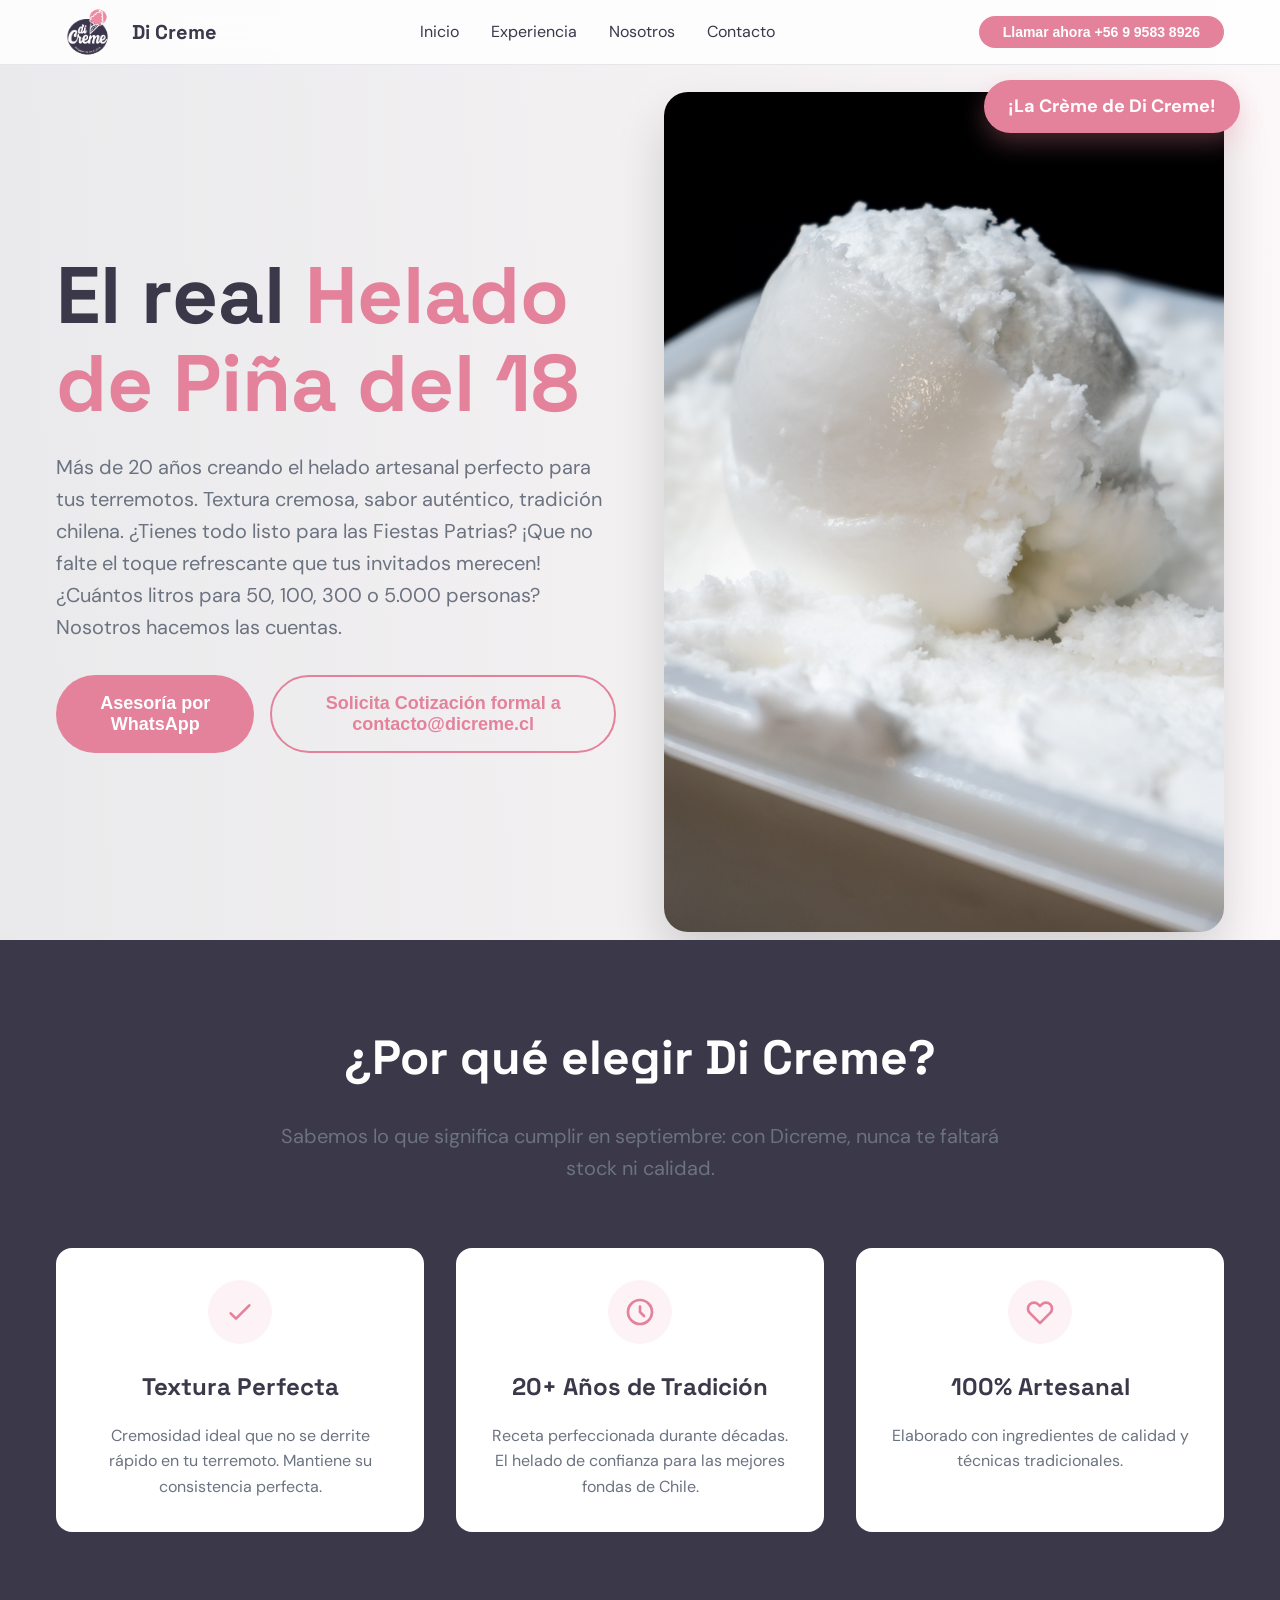
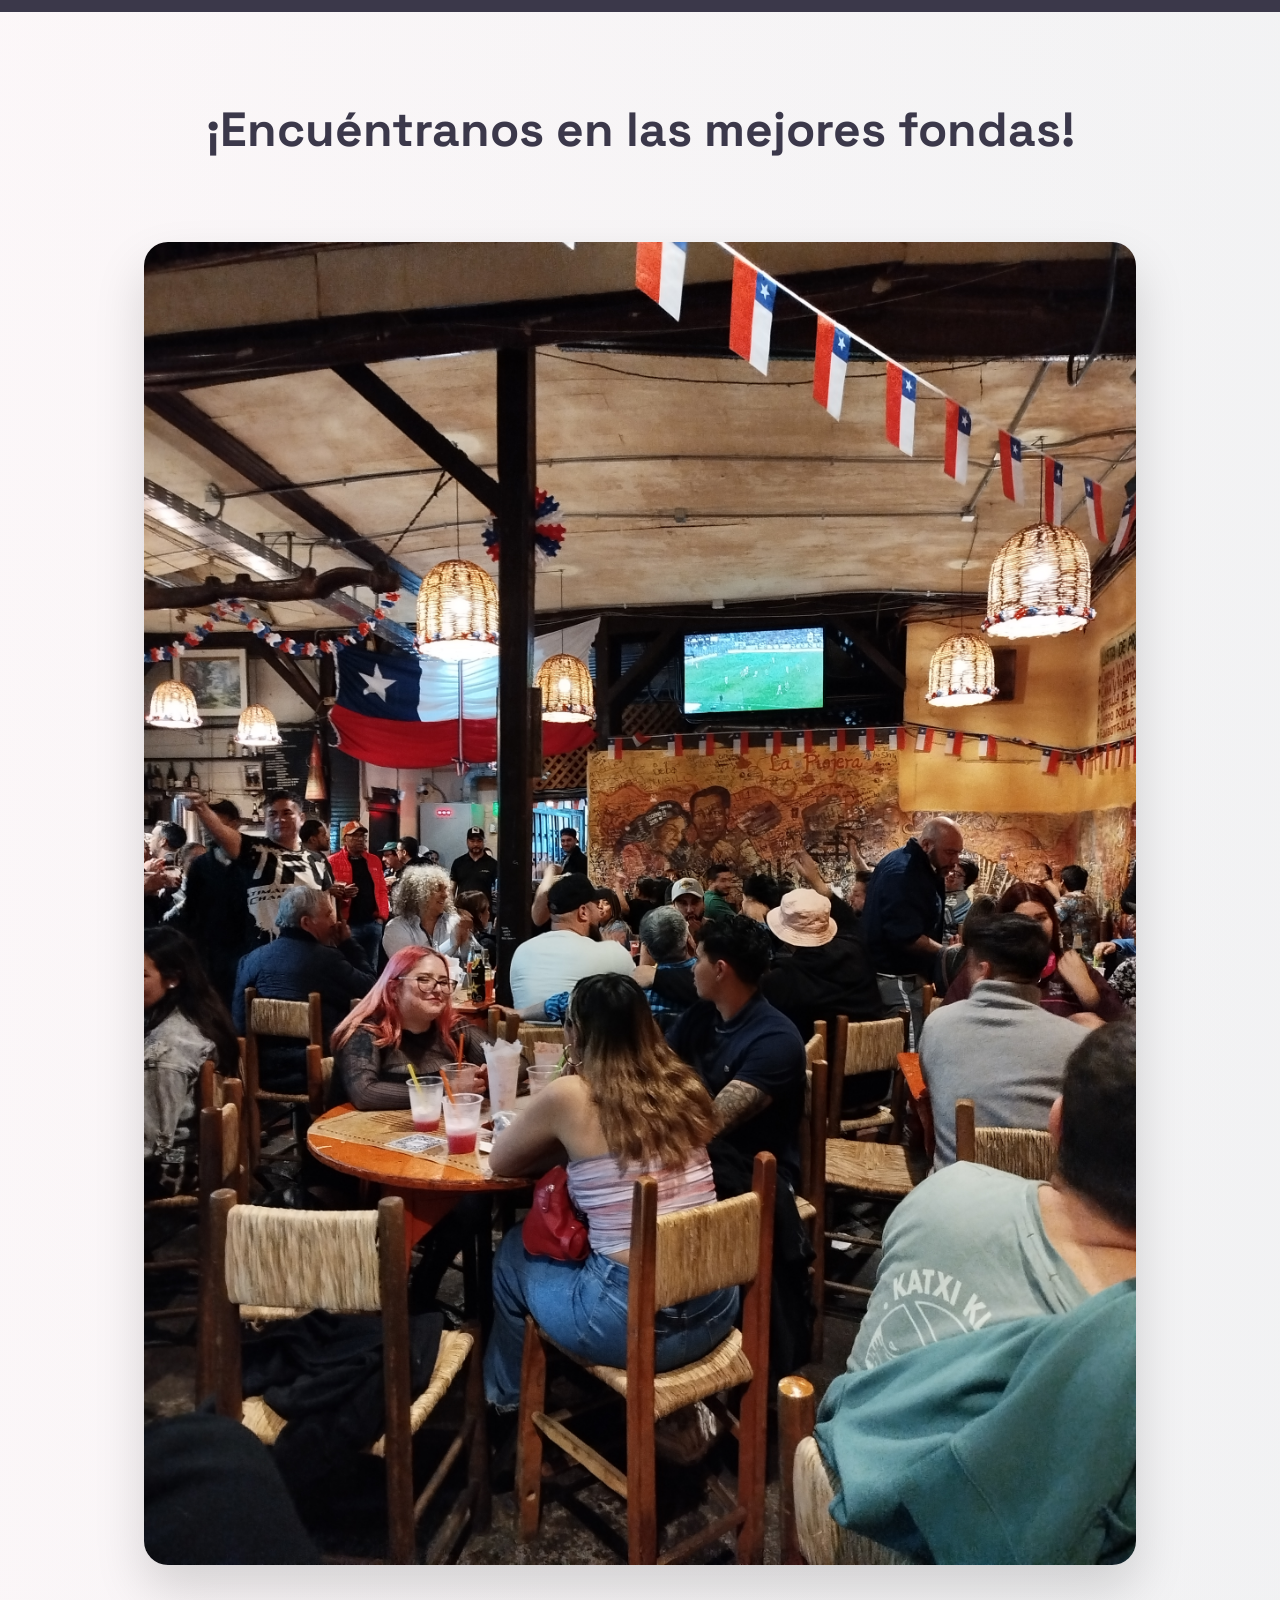
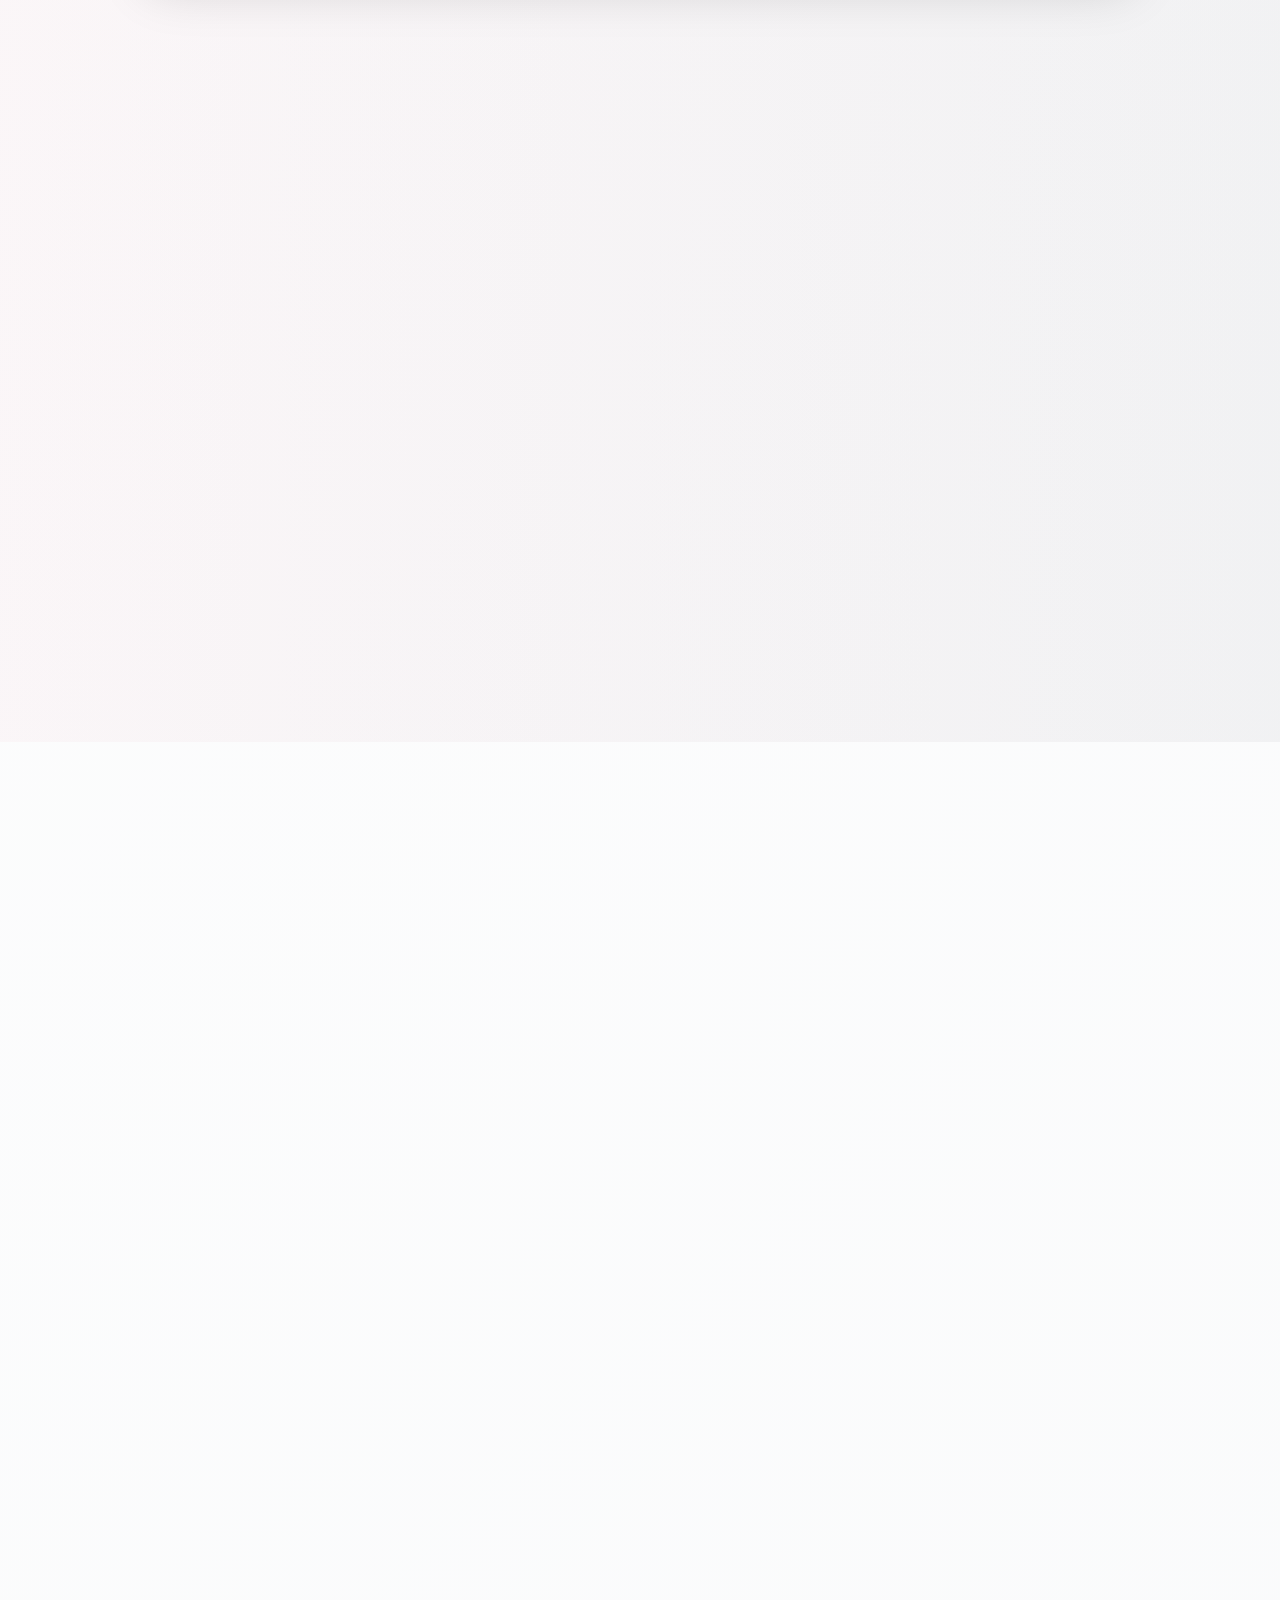
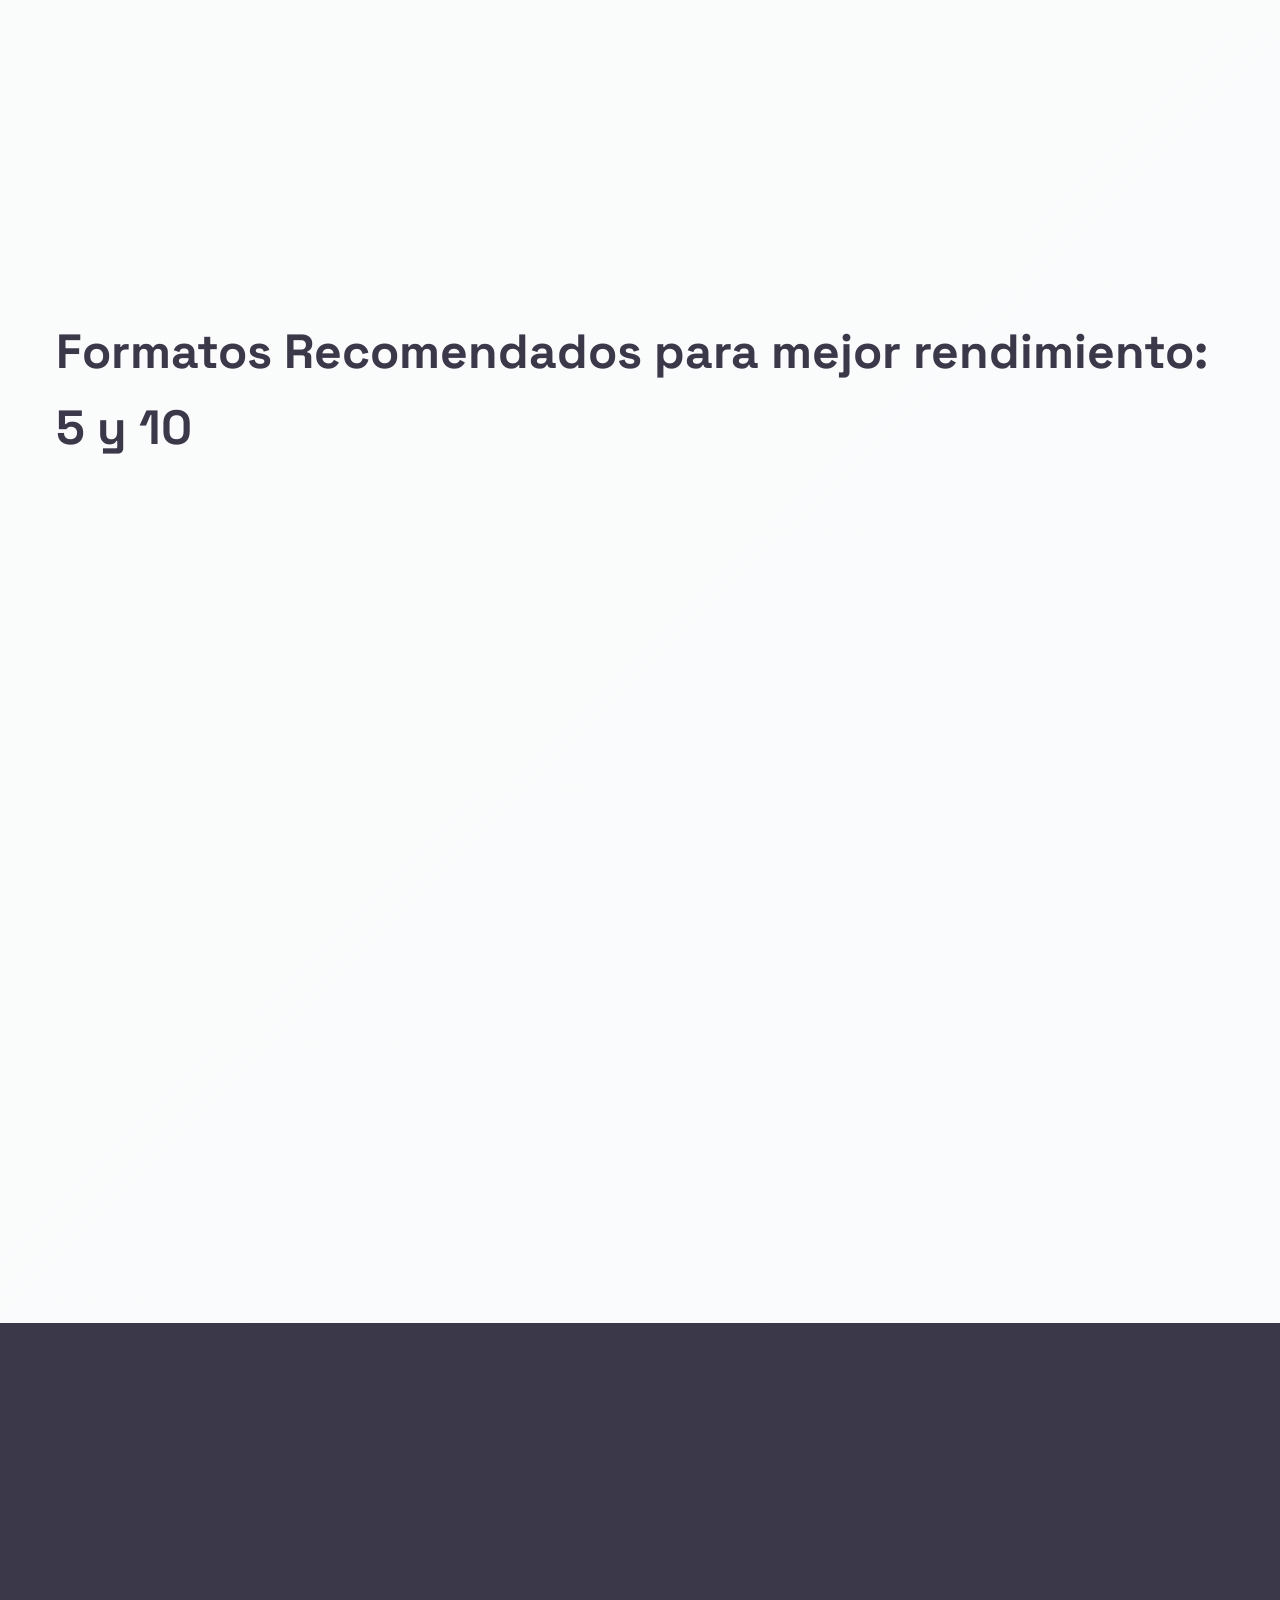
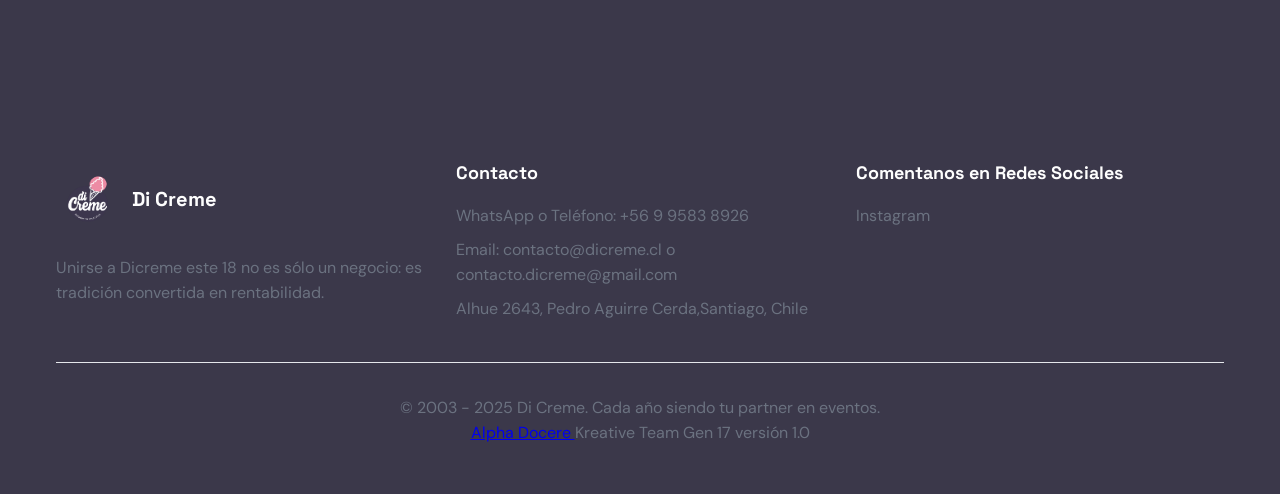
==== index.html @ 577a68b7 "Merge branch 'Feature/Calvarez/2026-03-09-fix35-Formatos-Section' into Release/2026-03-09" ====
<!DOCTYPE html>
<html lang="es">

<head>
    <meta charset="UTF-8">
    <meta name="viewport" content="width=device-width, initial-scale=1.0">
    <title>Di Creme - El Helado del 18</title>
    <link rel="preconnect" href="https://fonts.googleapis.com">
    <link rel="preconnect" href="https://fonts.gstatic.com" crossorigin>
    <link
        href="https://fonts.googleapis.com/css2?family=Space+Grotesk:wght@300;400;500;600;700&family=DM+Sans:wght@400;500;600;700&display=swap"
        rel="stylesheet">
    <link rel="stylesheet" href="styles.css">

    <!-- Meta básico -->
    <meta charset="UTF-8">
    <meta name="viewport" content="width=device-width, initial-scale=1.0">
    <meta name="description"
        content="Dirección: Alhué 2643, Pedro Aguirre Cerda. Helados artesanales Dicreme: cotiza por correo o llámanos al +56 9 9583 8926. Calidad, tradición y sabor en cada cucharada.">
    <meta name="keywords"
        content="Dicreme, helados Artesanales Chile, cotización helados, helados Dicreme, heladeria Santiago, helados Pedro Aguirre Cerda">
    <meta name="author" content="Dicreme">

    <!-- Título SEO -->
    <title>Dicreme – el mejor Helado para el terremoto de Chile | Cotiza y Encarga en Santiago</title>

    <!-- Open Graph (Facebook, LinkedIn, etc.) -->
    <meta property="og:title" content="Dicreme – El helado del terremoto en Santiago">
    <meta property="og:description"
        content="Ubicación: Alhué 2643, Pedro Aguirre Cerda. Cotiza por correo o llama al +56 9 9583 8926. Helados artesanales con sabor y tradición.">
    <meta property="og:image" content="https://www.dicreme.cl/images/landing-dicreme.jpg">
    <meta property="og:url" content="https://www.dicreme.cl">
    <meta property="og:type" content="website">
    <meta property="og:locale" content="es_CL">

    <!-- Twitter Cards -->
    <meta name="twitter:card" content="summary_large_image">
    <meta name="twitter:title" content="Dicreme – Helados Artesanales en Santiago">
    <meta name="twitter:description"
        content="Ven a Alhué 2643 o cotiza tus helados por correo o teléfono +56 9 9583 8926. Sabor, calidad y tradición artesanal.">
    <meta name="twitter:image" content="https://www.dicreme.cl/img/landing-dicreme.jpg">

    <!-- Canonical -->
    <link rel="canonical" href="https://www.dicreme.cl">

    <!-- Favicon y Apple/Android Icons -->
    <link rel="apple-touch-icon" sizes="57x57" href="img/favicon/apple-icon-57x57.png">
    <link rel="apple-touch-icon" sizes="60x60" href="img/favicon/apple-icon-60x60.png">
    <link rel="apple-touch-icon" sizes="72x72" href="img/favicon/apple-icon-72x72.png">
    <link rel="apple-touch-icon" sizes="76x76" href="img/favicon/apple-icon-76x76.png">
    <link rel="apple-touch-icon" sizes="114x114" href="img/favicon/apple-icon-114x114.png">
    <link rel="apple-touch-icon" sizes="120x120" href="img/favicon/apple-icon-120x120.png">
    <link rel="apple-touch-icon" sizes="144x144" href="img/favicon/apple-icon-144x144.png">
    <link rel="apple-touch-icon" sizes="152x152" href="img/favicon/apple-icon-152x152.png">
    <link rel="apple-touch-icon" sizes="180x180" href="img/favicon/apple-icon-180x180.png">
    <link rel="icon" type="image/png" sizes="192x192" href="img/favicon/android-icon-192x192.png">
    <link rel="icon" type="image/png" sizes="32x32" href="img/favicon/favicon-32x32.png">
    <link rel="icon" type="image/png" sizes="96x96" href="img/favicon/favicon-96x96.png">
    <link rel="icon" type="image/png" sizes="16x16" href="img/favicon/favicon-16x16.png">
    <link rel="manifest" href="img/favicon/manifest.json">
    <meta name="msapplication-TileColor" content="#ffffff">
    <meta name="msapplication-TileImage" content="img/favicon/ms-icon-144x144.png">
    <meta name="theme-color" content="#ffffff">

    <!-- Schema.org (JSON‑LD) – LocalBusiness -->
    <script type="application/ld+json">
{
  "@context": "https://schema.org",
  "@type": "LocalBusiness",
  "name": "Fábrica de Helados Dicreme",
  "image": "https://www.dicreme.cl/img/logo_dicreme.png",
  "@id": "https://www.dicreme.cl",
  "url": "https://www.dicreme.cl",
  "telephone": "+56995838926",
  "address": {
    "@type": "PostalAddress",
    "streetAddress": "Alhué 2643",
    "addressLocality": "Pedro Aguirre Cerda",
    "addressRegion": "Región Metropolitana",
    "addressCountry": "CL"
  },
  "description": "Helados artesanales de calidad desde Pedro Aguirre Cerda, disponibles en fábrica y vía venta telefónica o cotizador online.",
  "sameAs": [
    "https://www.facebook.com/dicreme",
    "https://www.instagram.com/dicreme"
  ]
}
</script>



</head>

<body>
    <!-- Navigation -->
    <nav class="navbar">
        <div class="nav-container">
            <div class="nav-content">
                <div class="nav-brand">
                    <img src="img/logo_dicreme.png" alt="Di Creme Logo" class="nav-logo">
                    <span class="nav-title">Di Creme</span>
                </div>
                <div class="nav-links">
                    <a href="#inicio" class="nav-link">Inicio</a>
                    <a href="#sabores" class="nav-link">Experiencia</a>
                    <a href="#nosotros" class="nav-link">Nosotros</a>
                    <a href="#contacto" class="nav-link">Contacto</a>
                </div>
                <button class="whatsapp-btn nav-cta" onclick="window.location.href='tel:+56995838926'">
                    Llamar ahora +56 9 9583 8926
                </button>
            </div>
        </div>
    </nav>

    <!-- Hero Section -->
    <section id="inicio" class="hero-section">
        <div class="hero-bg"></div>
        <div class="container hero-container">
            <div class="hero-grid">
                <div class="hero-content animate-on-scroll">
                    <h1 class="hero-title">
                        El real <span class="text-primary"> Helado de Piña del 18</span>
                    </h1>
                    <p class="hero-description">
                        Más de 20 años creando el helado artesanal perfecto para tus terremotos. Textura cremosa, sabor
                        auténtico, tradición chilena.
                        ¿Tienes todo listo para las Fiestas Patrias? ¡Que no falte el toque refrescante que tus
                        invitados merecen!
                        ¿Cuántos litros para 50, 100, 300 o 5.000 personas? Nosotros hacemos las cuentas.
                    </p>
                    <div class="hero-buttons">
                        <button class="whatsapp-btn btn-primary"
                            data-message="¡Quiero el Helado del 18 para mis terremotos!">
                            Asesoría por WhatsApp
                        </button>
                        <button class="btn-secondary" onclick="window.location.href='mailto:contacto@dicreme.cl'">
                            Solicita Cotización formal a contacto@dicreme.cl
                        </button>
                    </div>
                </div>
                <div class="hero-image animate-on-scroll animation-delay-200">
                    <div class="image-container">
                        <img src="img/helado_pina_bola.jpg" alt="Helado artesanal Di Creme" class="hero-img">
                        <div class="badge">¡La Crème de Di Creme!</div>
                    </div>
                </div>
            </div>
        </div>
    </section>

    <!-- Benefits Section -->
    <section id="sabores" class="benefits-section">
        <div class="container">
            <div class="section-header animate-on-scroll">
                <h2 class="section-title">¿Por qué elegir Di Creme?</h2>
                <p class="section-description">
                    Sabemos lo que significa cumplir en septiembre: con Dicreme, nunca te faltará stock ni calidad. </p>
            </div>

            <div class="benefits-grid">
                <div class="benefit-card animate-on-scroll animation-delay-200">
                    <div class="benefit-icon">
                        <svg class="icon" fill="none" stroke="currentColor" viewBox="0 0 24 24">
                            <path stroke-linecap="round" stroke-linejoin="round" stroke-width="2" d="M5 13l4 4L19 7">
                            </path>
                        </svg>
                    </div>
                    <h3 class="benefit-title">Textura Perfecta</h3>
                    <p class="benefit-description">
                        Cremosidad ideal que no se derrite rápido en tu terremoto. Mantiene su consistencia perfecta.
                    </p>
                </div>

                <div class="benefit-card animate-on-scroll animation-delay-400">
                    <div class="benefit-icon">
                        <svg class="icon" fill="none" stroke="currentColor" viewBox="0 0 24 24">
                            <path stroke-linecap="round" stroke-linejoin="round" stroke-width="2"
                                d="M12 8v4l3 3m6-3a9 9 0 11-18 0 9 9 0 0118 0z"></path>
                        </svg>
                    </div>
                    <h3 class="benefit-title">20+ Años de Tradición</h3>
                    <p class="benefit-description">
                        Receta perfeccionada durante décadas. El helado de confianza para las mejores fondas de Chile.
                    </p>
                </div>

                <div class="benefit-card animate-on-scroll animation-delay-600">
                    <div class="benefit-icon">
                        <svg class="icon" fill="none" stroke="currentColor" viewBox="0 0 24 24">
                            <path stroke-linecap="round" stroke-linejoin="round" stroke-width="2"
                                d="M4.318 6.318a4.5 4.5 0 000 6.364L12 20.364l7.682-7.682a4.5 4.5 0 00-6.364-6.364L12 7.636l-1.318-1.318a4.5 4.5 0 00-6.364 0z">
                            </path>
                        </svg>
                    </div>
                    <h3 class="benefit-title">100% Artesanal</h3>
                    <p class="benefit-description">
                        Elaborado con ingredientes de calidad y técnicas tradicionales.
                    </p>
                </div>
            </div>
        </div>
    </section>



    <!-- Urgency Section -->
    <section class="urgency-section">
        <div class="container urgency-container">

            <h2 class="section-title">¡Encuéntranos en las mejores fondas!</h2>
            <div class="hero-image animate-on-scroll animation-delay-200">
                <div class="image-container">
                    <img src="img/piojera-fonda.jpg" alt="Helado artesanal Di Creme" class="hero-img">

                </div>
            </div>

            <div class="animate-on-scroll">
                <h2 class="urgency-title">
                    ¡Última oportunidad para asegurar tu helado para las fondas!
                </h2>
                <p class="urgency-description">
                    Septiembre está a la vuelta de la esquina y los precios ya empiezan a subir. Si dejas para última
                    hora, terminarás pagando más y comprando a la rápida. </p>

                ¿No sabes cuántos litros necesitas para tu barra o evento? Te asesoramos GRATIS para calcular la
                cantidad exacta según tus invitados.
                <p class="urgency-description">
                    <br />✅ Asegura tu precio ahora y olvídate de la urgencia de último minuto.

                    <br />📲 Reserva ya y recibe tu asesoría antes de que se agoten las mejores condiciones.
                </p>
                <div class="countdown-grid">
                    <div class="countdown-item">
                        <div id="countdown-days" class="countdown-number">00</div>
                        <div class="countdown-label">Días</div>
                    </div>
                    <div class="countdown-item">
                        <div id="countdown-hours" class="countdown-number">00</div>
                        <div class="countdown-label">Horas</div>
                    </div>
                    <div class="countdown-item">
                        <div id="countdown-minutes" class="countdown-number">00</div>
                        <div class="countdown-label">Min</div>
                    </div>
                    <div class="countdown-item">
                        <div id="countdown-seconds" class="countdown-number">00</div>
                        <div class="countdown-label">Seg</div>
                    </div>
                </div>

                <button class="whatsapp-btn urgency-cta"
                    data-message="¡Urgente! Necesito el Helado del 18 para las fondas">
                    Reservar Mi Helado Ahora
                </button>


            </div>
        </div>
    </section>

    <!-- Trust Section -->
    <section id="nosotros" class="trust-section">
        <div class="container">
            <div class="trust-grid">
                <div class="trust-image animate-on-scroll">
                    <img src="img/terremoto_piojera.jpg" alt="Taller artesanal Di Creme" class="trust-img">
                </div>
                <div class="trust-content animate-on-scroll animation-delay-200">
                    <h2 class="trust-title">
                        Sabemos lo que significa cumplir en septiembre: Mientras otros se derriten, tú multiplicas tus
                        ganancias.
                    </h2>
                    <div class="trust-text">
                        <p>
                            En Di Creme, cada helado es una obra de arte. Desde 2003, hemos perfeccionado nuestra receta
                            artesanal para crear el helado ideal para terremotos.
                        </p>
                        <p>
                            Nuestro helado de piña mantiene la textura perfecta, no se derrite rápido y complementa a la
                            perfección el sabor del pipeño y la granadina.
                        </p>
                        <p>
                            Confían en nosotros las mejores fondas de Chile. Ahora puedes tener esa misma calidad en tu
                            fonda, evento o restaurant típico chileno. Visita la Fabrica en Alhue 2643, Pedro Aguirre
                            Cerda, Santiago.
                        </p>
                    </div>

                    <div class="stats-grid">
                        <div class="stat-item">
                            <div class="stat-number">20+</div>
                            <div class="stat-label">Años de experiencia</div>
                        </div>
                        <div class="stat-item">
                            <div class="stat-number">100%</div>
                            <div class="stat-label">Artesanal</div>
                        </div>
                        <div class="stat-item">
                            <div class="stat-number">1000+</div>
                            <div class="stat-label">Clientes felices</div>
                        </div>
                    </div>
                </div>
            </div>
        </div>
    </section>


    <!-- Trust Section -->
    <section id="formatos" class="trust-section">
        <div class="container">

            <h2 class="trust-title">
                Formatos Recomendados para mejor rendimiento: 5 y 10
            </h2>
            <div class="trust-grid">
                <div class="trust-image animate-on-scroll">
                    <img src="img/helado_pina_5litros.jpg" alt="Taller artesanal Di Creme" class="trust-img">
                </div>
                <div class="trust-content animate-on-scroll animation-delay-200">

                    <img src="img/landing-dicreme.jpg" alt="Taller artesanal Di Creme" class="trust-img">



                </div>
            </div>
        </div>
    </section>


    <!-- Final CTA -->
    <section class="final-cta-section">
        <div class="container final-cta-container">
            <div class="animate-on-scroll">
                <h2 class="final-cta-title">¿Listo para el mejor terremoto del 18?</h2>
                <p class="final-cta-description">
                    Porque en septiembre no hay segundas oportunidades: confía en quien lleva 20 años cumpliendo.
                </p>
                <button class="whatsapp-btn final-cta-btn"
                    data-message="¡Hola! Quiero pedir el Helado del 18 de Di Creme">
                    Pedir Mi Helado del 18
                </button>
            </div>
        </div>



    </section>

    <!-- Footer -->
    <footer id="contacto" class="footer">
        <div class="container">
            <div class="footer-grid">
                <div class="footer-brand">
                    <div class="footer-logo">
                        <img src="img/logo_dicreme.png" alt="Di Creme Logo" class="footer-logo-img">
                        <span class="footer-logo-text">Di Creme</span>
                    </div>
                    <p class="footer-description">
                        Unirse a Dicreme este 18 no es sólo un negocio: es tradición convertida en rentabilidad.
                    </p>
                </div>
                <div class="footer-contact">
                    <h3 class="footer-title">Contacto</h3>
                    <div class="footer-info">
                        <p>WhatsApp o Teléfono: +56 9 9583 8926</p>
                        <p>Email: contacto@dicreme.cl o contacto.dicreme@gmail.com</p>
                        <p>Alhue 2643, Pedro Aguirre Cerda,Santiago, Chile</p>
                    </div>
                </div>
                <div class="footer-social">
                    <h3 class="footer-title">Comentanos en Redes Sociales</h3>
                    <div class="social-links">
                        <a href="https://www.instagram.com/dicreme.cl" class="social-link">Instagram</a>
                        <!-- <a href="#" class="social-link">Facebook</a> -->
                        <!-- <a href="#" class="social-link">TikTok</a> -->
                    </div>
                </div>
            </div>
            <div class="footer-bottom">
                <p>&copy; 2003 - 2025 Di Creme. Cada año siendo tu partner en eventos.</p>
                <p><a href="https://www.alphadocere.cl" target="_blank"> Alpha Docere </a> Kreative Team Gen 17 versión
                    1.0</p>
            </div>
        </div>
    </footer>

    <script src="script.js"></script>
</body>

<!-- Fter -->
</html>
---- styles.css ----
/* Converting from Tailwind to vanilla CSS with modern design */
* {
  margin: 0;
  padding: 0;
  box-sizing: border-box;
}

:root {
  /* Di Creme Brand Colors */
  --primary: #e4829c;
  --primary-foreground: #fefefe;
  --secondary: #3b384a;
  --secondary-foreground: #fefefe;
  --background: #fefefe;
  --foreground: #3b384a;
  --muted-foreground: #6b7280;
  --card: #ffffff;
  --card-foreground: #3b384a;
  --border: #e5e7eb;

  /* Typography */
  --font-serif: "Space Grotesk", sans-serif;
  --font-sans: "DM Sans", sans-serif;

  /* Spacing */
  --container-padding: 1rem;
  --section-padding: 5rem 0;
}

body {
  font-family: var(--font-sans);
  line-height: 1.6;
  color: var(--foreground);
  background: linear-gradient(135deg, var(--background) 0%, #f9fafb 100%);
}

.container {
  max-width: 1200px;
  margin: 0 auto;
  padding: 0 var(--container-padding);
}

/* Navigation */
.navbar {
  position: fixed;
  top: 0;
  width: 100%;
  z-index: 1000;
  backdrop-filter: blur(20px);
  background: rgba(254, 254, 254, 0.9);
  border-bottom: 1px solid var(--border);
}

.nav-container {
  max-width: 1200px;
  margin: 0 auto;
  padding: 0 var(--container-padding);
}

.nav-content {
  display: flex;
  justify-content: space-between;
  align-items: center;
  height: 4rem;
}

.nav-brand {
  display: flex;
  align-items: center;
}

.nav-logo {
  height: 5rem;
  width: 4rem;
}

.nav-title {
  margin-left: 0.75rem;
  font-size: 1.25rem;
  font-family: var(--font-serif);
  font-weight: 700;
  color: var(--foreground);
}

.nav-links {
  display: none;
  gap: 2rem;
}

.nav-link {
  color: var(--foreground);
  text-decoration: none;
  transition: color 0.3s ease;
}

.nav-link:hover {
  color: var(--primary);
}

.nav-cta {
  padding: 0.5rem 1.5rem;
  font-size: 0.875rem;
}

/* Buttons */
.whatsapp-btn {
  background: var(--primary);
  color: var(--primary-foreground);
  border: none;
  border-radius: 9999px;
  font-weight: 600;
  cursor: pointer;
  transition: all 0.3s ease;
  text-decoration: none;
  display: inline-block;
  text-align: center;
}

.whatsapp-btn:hover {
  background: #d1708a;
  transform: translateY(-2px);
  box-shadow: 0 10px 25px rgba(228, 130, 156, 0.3);
}

.btn-primary {
  padding: 1rem 2rem;
  font-size: 1.125rem;
}

.btn-secondary {
  border: 2px solid var(--primary);
  color: var(--primary);
  background: transparent;
  padding: 1rem 2rem;
  font-size: 1.125rem;
  border-radius: 9999px;
  font-weight: 600;
  cursor: pointer;
  transition: all 0.3s ease;
}

.btn-secondary:hover {
  background: var(--primary);
  color: var(--primary-foreground);
}

/* Hero Section */
.hero-section {
  padding-top: 4rem;
  min-height: 100vh;
  display: flex;
  align-items: center;
  position: relative;
  overflow: hidden;
}

.hero-bg {
  position: absolute;
  inset: 0;
  background: linear-gradient(to right, rgba(59, 56, 74, 0.1), rgba(228, 130, 156, 0.05));
}

.hero-container {
  position: relative;
  z-index: 10;
}

.hero-grid {
  display: grid;
  gap: 3rem;
  align-items: center;
}

.hero-title {
  font-size: 3rem;
  font-family: var(--font-serif);
  font-weight: 700;
  color: var(--foreground);
  margin-bottom: 1.5rem;
  line-height: 1.1;
}

.text-primary {
  color: var(--primary);
}

.hero-description {
  font-size: 1.25rem;
  color: var(--muted-foreground);
  margin-bottom: 2rem;
  line-height: 1.6;
}

.hero-buttons {
  display: flex;
  flex-direction: column;
  gap: 1rem;
}

.image-container {
  position: relative;
}

.hero-img {
  width: 100%;
  height: auto;
  margin-top: 5%;
  border-radius: 1.5rem;
  box-shadow: 0 25px 50px rgba(0, 0, 0, 0.15);
  transition: transform 0.3s ease;
}

.hero-img:hover {
  transform: translateY(-5px);
}

.badge {
  position: absolute;
  top: 1rem;
  right: -1rem;
  background: var(--primary);
  color: var(--primary-foreground);
  padding: 0.75rem 1.5rem;
  border-radius: 9999px;
  font-weight: 700;
  font-size: 1.125rem;
  box-shadow: 0 10px 25px rgba(228, 130, 156, 0.3);
}

/* Benefits Section */
.benefits-section {
  padding: var(--section-padding);
  background: var(--secondary);
  color: var(--secondary-foreground);
}

.section-header {
  text-align: center;
  margin-bottom: 4rem;
}

.section-title {
  font-size: 2.5rem;
  font-family: var(--font-serif);
  font-weight: 700;
  margin-bottom: 1.5rem;
}

.section-description {
  font-size: 1.25rem;
  color: var(--muted-foreground);
  max-width: 48rem;
  margin: 0 auto;
}

.benefits-grid {
  display: grid;
  gap: 2rem;
}

.benefit-card {
  text-align: center;
  padding: 2rem;
  border-radius: 1rem;
  background: var(--card);
  color: var(--card-foreground);
  transition: transform 0.3s ease;
}

.benefit-card:hover {
  transform: translateY(-5px);
}

.benefit-icon {
  width: 4rem;
  height: 4rem;
  background: rgba(228, 130, 156, 0.1);
  border-radius: 50%;
  display: flex;
  align-items: center;
  justify-content: center;
  margin: 0 auto 1.5rem;
}

.icon {
  width: 2rem;
  height: 2rem;
  color: var(--primary);
}

.benefit-title {
  font-size: 1.5rem;
  font-family: var(--font-serif);
  font-weight: 700;
  margin-bottom: 1rem;
}

.benefit-description {
  color: var(--muted-foreground);
}

/* Urgency Section */
.urgency-section {
  padding: var(--section-padding);
  background: linear-gradient(to right, rgba(228, 130, 156, 0.05), rgba(59, 56, 74, 0.05));
}

.urgency-container {
  max-width: 64rem;
  text-align: center;
}

.urgency-title {
  font-size: 2.5rem;
  font-family: var(--font-serif);
  font-weight: 700;
  margin-bottom: 1.5rem;
  color: var(--foreground);
}

.urgency-description {
  font-size: 1.25rem;
  color: var(--muted-foreground);
  margin-bottom: 3rem;
}

.countdown-grid {
  display: grid;
  grid-template-columns: repeat(4, 1fr);
  gap: 1rem;
  margin-bottom: 3rem;
  max-width: 24rem;
  margin-left: auto;
  margin-right: auto;
}

.countdown-item {
  background: var(--card);
  padding: 1rem;
  border-radius: 0.75rem;
  box-shadow: 0 10px 25px rgba(0, 0, 0, 0.1);
  transition: transform 0.3s ease;
}

.countdown-item:hover {
  transform: translateY(-2px);
}

.countdown-number {
  font-size: 1.875rem;
  font-family: var(--font-serif);
  font-weight: 700;
  color: var(--primary);
}

.countdown-label {
  font-size: 0.875rem;
  color: var(--muted-foreground);
}

.urgency-cta {
  padding: 1rem 2.5rem;
  font-size: 1.25rem;
  font-weight: 700;
  box-shadow: 0 10px 25px rgba(228, 130, 156, 0.3);
}

/* Trust Section */
.trust-section {
  padding: var(--section-padding);
}

.trust-grid {
  display: grid;
  gap: 4rem;
  align-items: center;
}

.trust-img {
  width: 100%;
  height: auto;
  border-radius: 1.5rem;
  box-shadow: 0 25px 50px rgba(0, 0, 0, 0.15);
  transition: transform 0.3s ease;
}

.trust-img:hover {
  transform: translateY(-5px);
}

.trust-title {
  font-size: 2.5rem;
  font-family: var(--font-serif);
  font-weight: 700;
  margin-bottom: 2rem;
  color: var(--foreground);
}

.trust-text {
  margin-bottom: 2rem;
}

.trust-text p {
  font-size: 1.125rem;
  color: var(--muted-foreground);
  margin-bottom: 1.5rem;
}

.stats-grid {
  display: grid;
  grid-template-columns: repeat(3, 1fr);
  gap: 1.5rem;
}

.stat-item {
  text-align: center;
}

.stat-number {
  font-size: 1.875rem;
  font-family: var(--font-serif);
  font-weight: 700;
  color: var(--primary);
}

.stat-label {
  font-size: 0.875rem;
  color: var(--muted-foreground);
}

/* Final CTA Section */
.final-cta-section {
  padding: var(--section-padding);
  background: var(--secondary);
  color: var(--secondary-foreground);
}

.final-cta-container {
  max-width: 64rem;
  text-align: center;
}

.final-cta-title {
  font-size: 2.5rem;
  font-family: var(--font-serif);
  font-weight: 700;
  margin-bottom: 1.5rem;
}

.final-cta-description {
  font-size: 1.25rem;
  color: var(--muted-foreground);
  margin-bottom: 2rem;
}

.final-cta-btn {
  padding: 1.25rem 3rem;
  font-size: 1.25rem;
  font-weight: 700;
  box-shadow: 0 15px 35px rgba(228, 130, 156, 0.4);
}

/* Footer */
.footer {
  background: var(--secondary);
  color: var(--secondary-foreground);
  padding: 3rem 0;
}

.footer-grid {
  display: grid;
  gap: 2rem;
  margin-bottom: 2rem;
}

.footer-logo {
  display: flex;
  align-items: center;
  margin-bottom: 1rem;
}

.footer-logo-img {
  height: 5rem;
  width: 4rem;
}

.footer-logo-text {
  margin-left: 0.75rem;
  font-size: 1.25rem;
  font-family: var(--font-serif);
  font-weight: 700;
}

.footer-description {
  color: var(--muted-foreground);
}

.footer-title {
  font-size: 1.125rem;
  font-family: var(--font-serif);
  font-weight: 700;
  margin-bottom: 1rem;
}

.footer-info p {
  color: var(--muted-foreground);
  margin-bottom: 0.5rem;
}

.social-links {
  display: flex;
  gap: 1rem;
}

.social-link {
  color: var(--muted-foreground);
  text-decoration: none;
  transition: color 0.3s ease;
}

.social-link:hover {
  color: var(--primary);
}

.footer-bottom {
  border-top: 1px solid var(--border);
  padding-top: 2rem;
  text-align: center;
  color: var(--muted-foreground);
}

/* Animations */
.animate-on-scroll {
  opacity: 0;
  transform: translateY(30px);
  transition: all 0.6s ease;
}

.animate-fade-in-up {
  opacity: 1;
  transform: translateY(0);
}

.animation-delay-200 {
  transition-delay: 0.2s;
}

.animation-delay-400 {
  transition-delay: 0.4s;
}

.animation-delay-600 {
  transition-delay: 0.6s;
}

/* Responsive Design */
@media (min-width: 768px) {
  .nav-links {
    display: flex;
  }

  .hero-grid {
    grid-template-columns: 1fr 1fr;
  }

  .hero-title {
    font-size: 4rem;
  }

  .hero-buttons {
    flex-direction: row;
  }

  .benefits-grid {
    grid-template-columns: repeat(3, 1fr);
  }

  .trust-grid {
    grid-template-columns: 1fr 1fr;
  }

  .footer-grid {
    grid-template-columns: repeat(3, 1fr);
  }
}

@media (min-width: 1024px) {
  .hero-title {
    font-size: 5rem;
  }

  .section-title {
    font-size: 3rem;
  }

  .urgency-title {
    font-size: 3rem;
  }

  .trust-title {
    font-size: 3rem;
  }

  .final-cta-title {
    font-size: 3rem;
  }
}
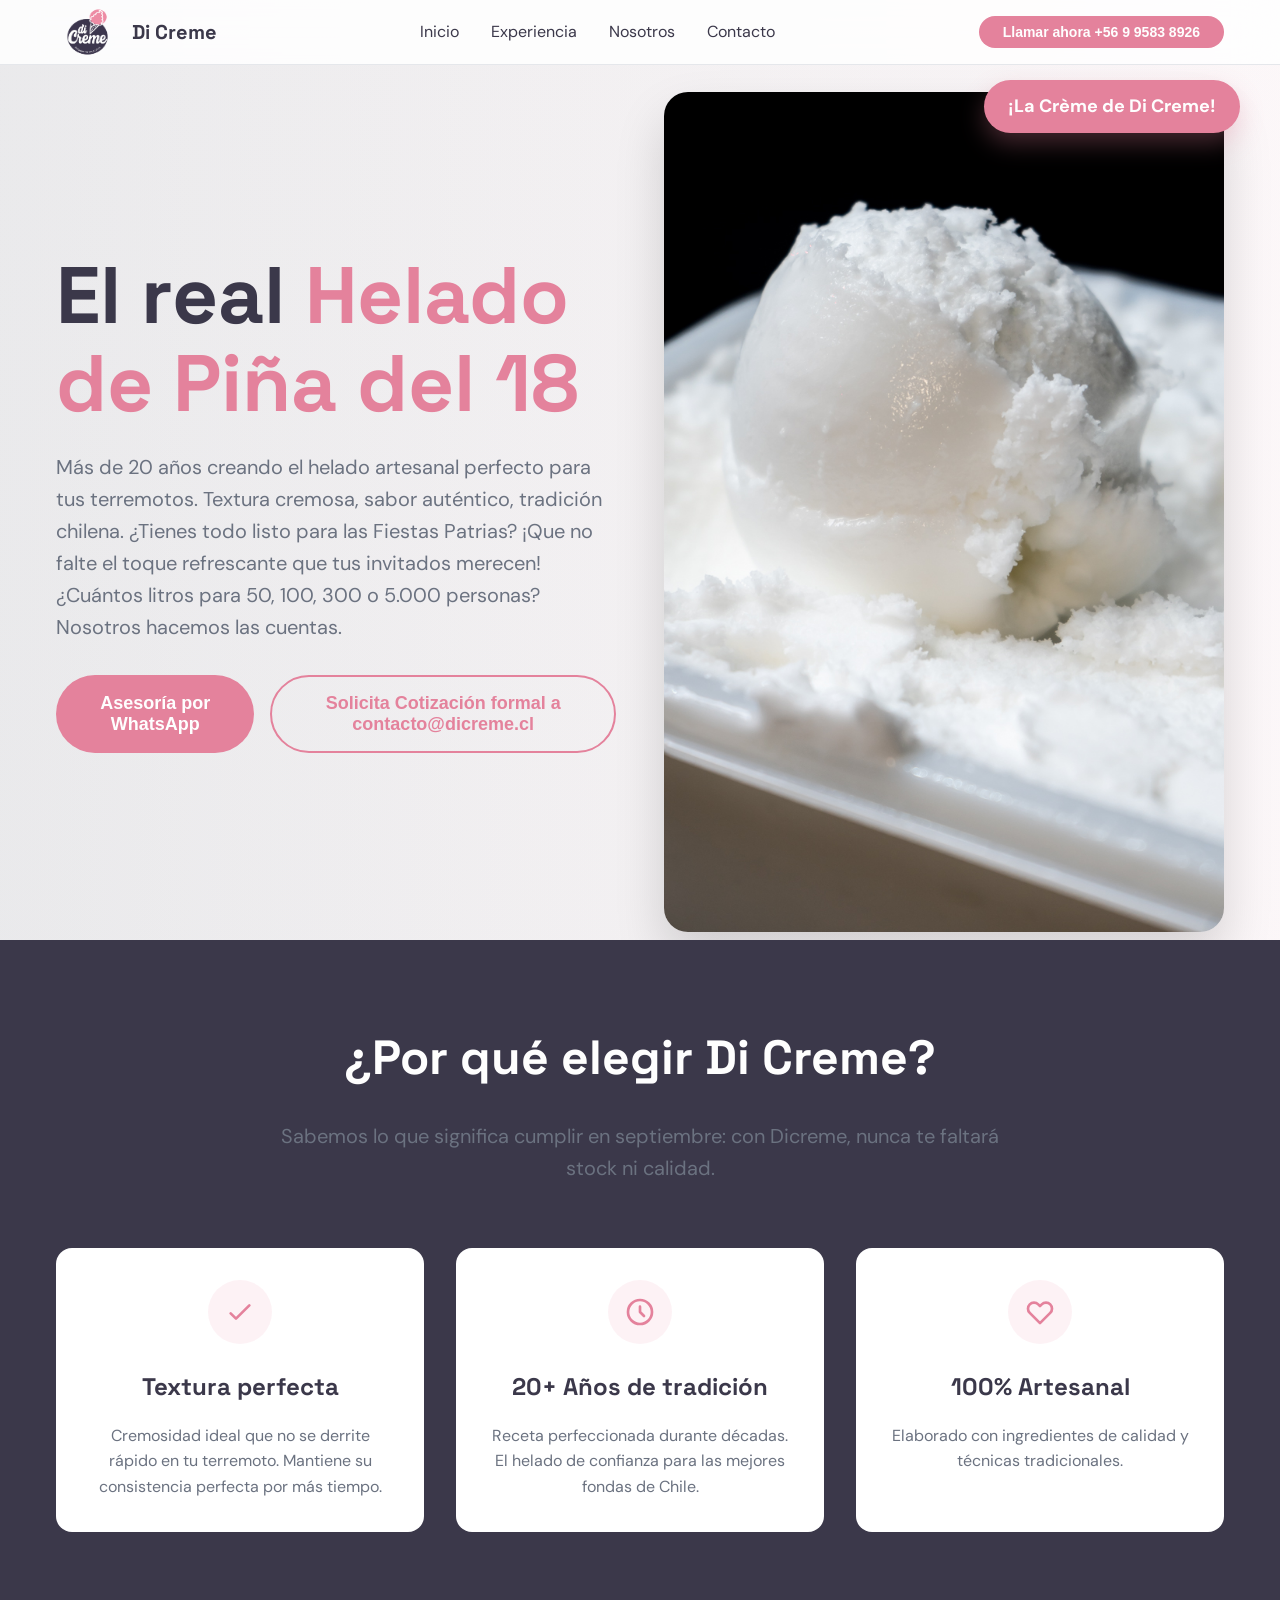
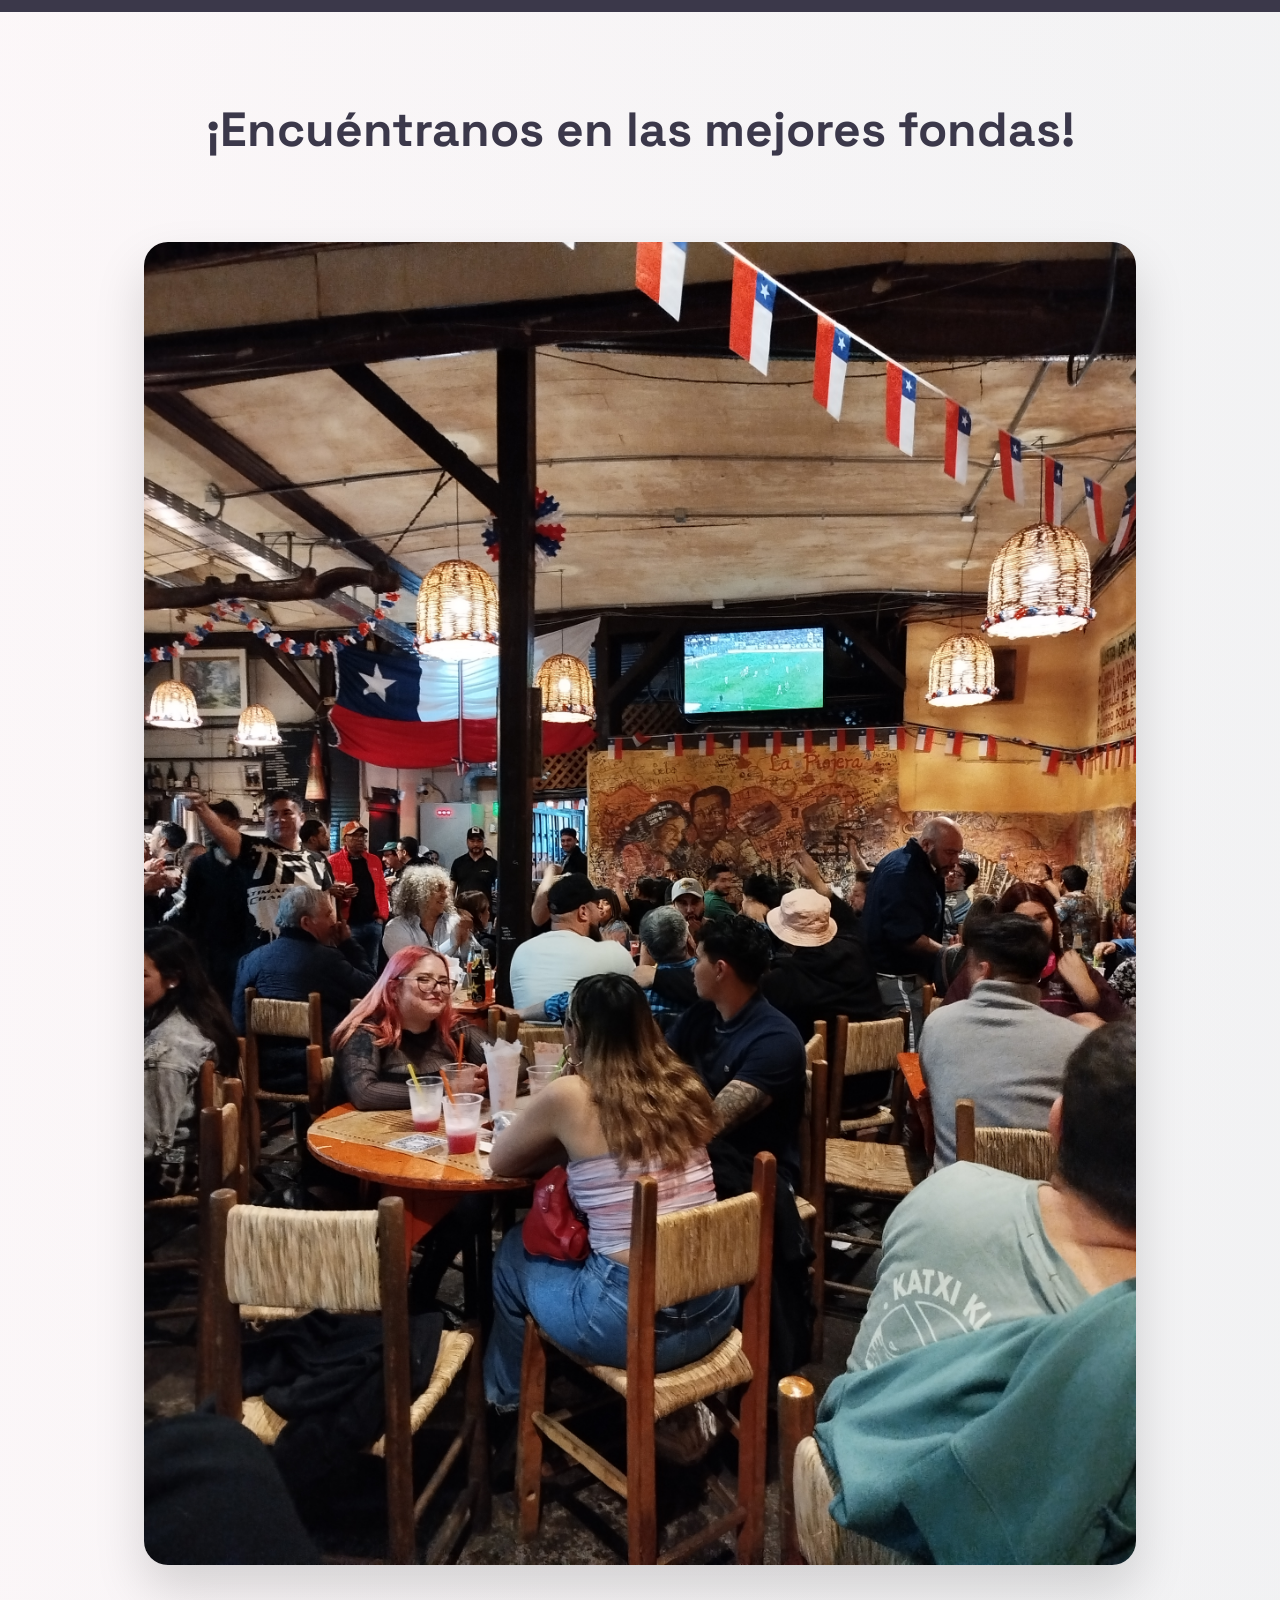
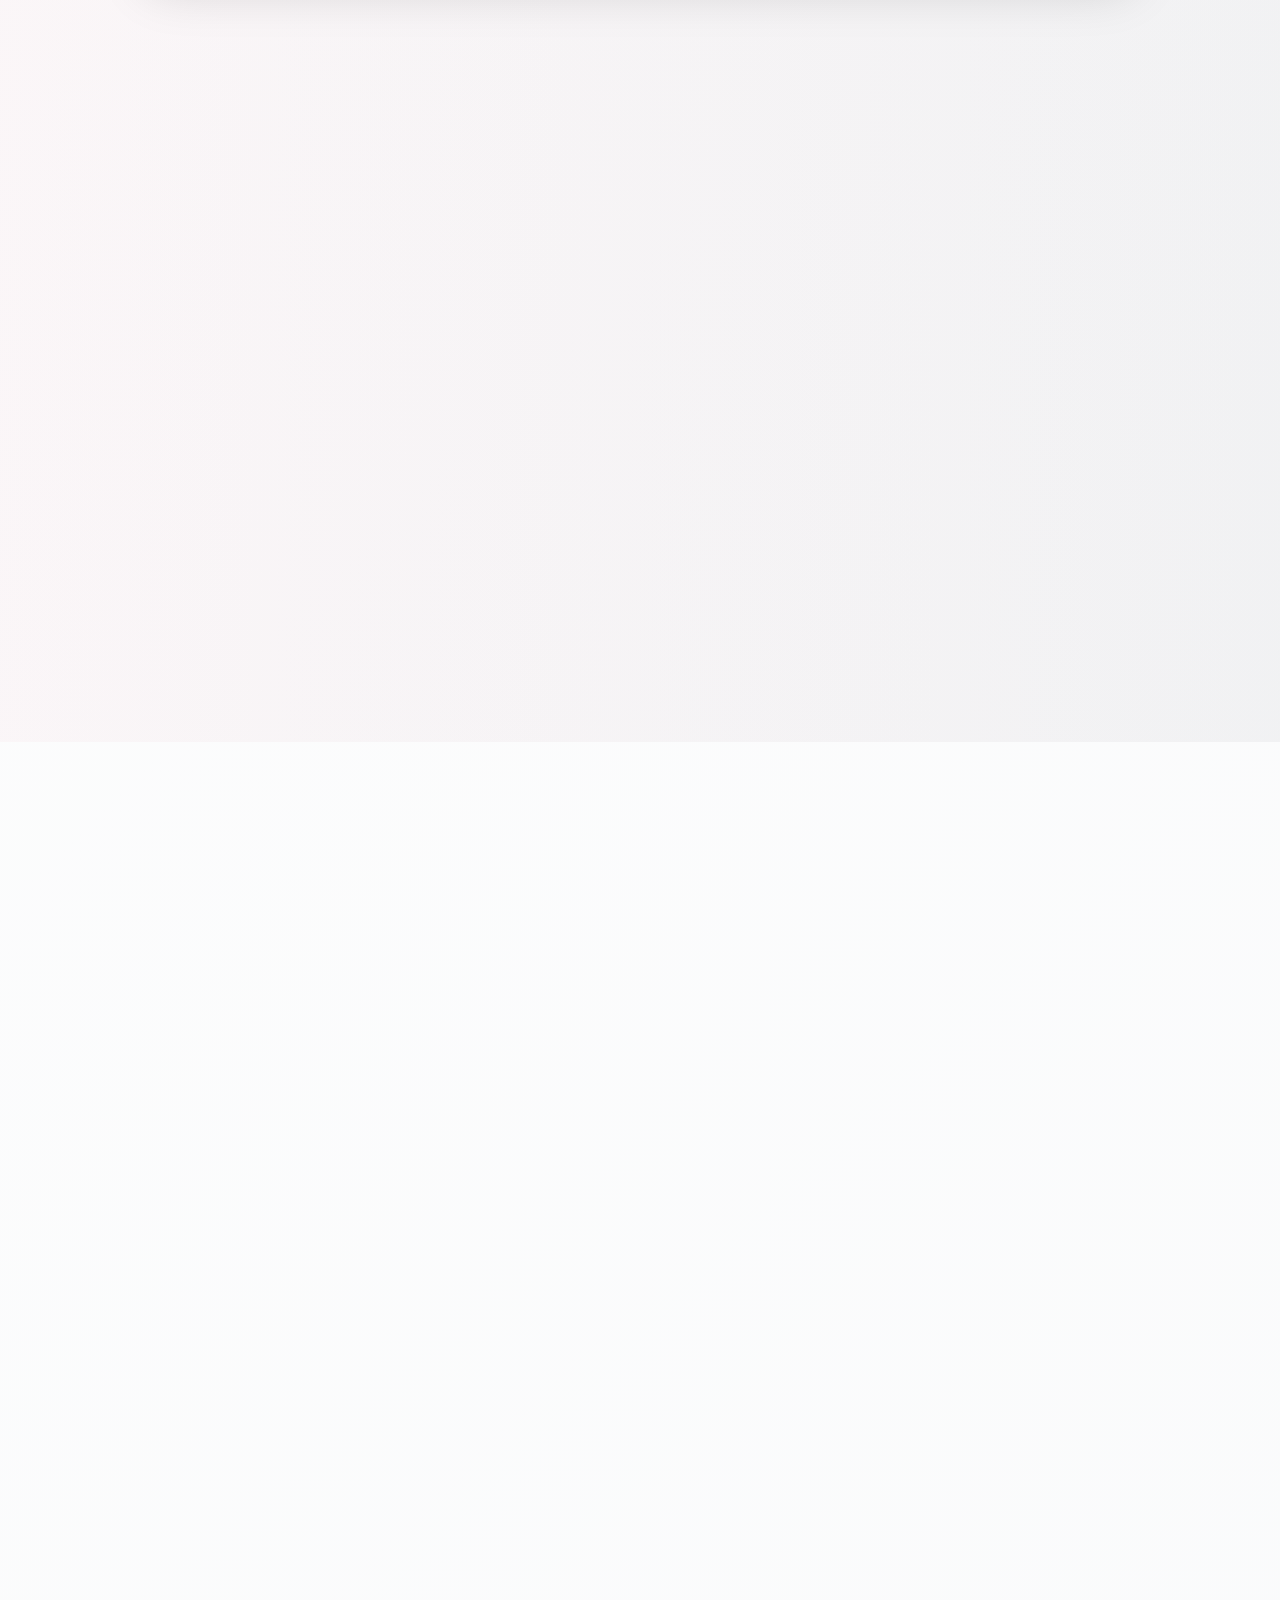
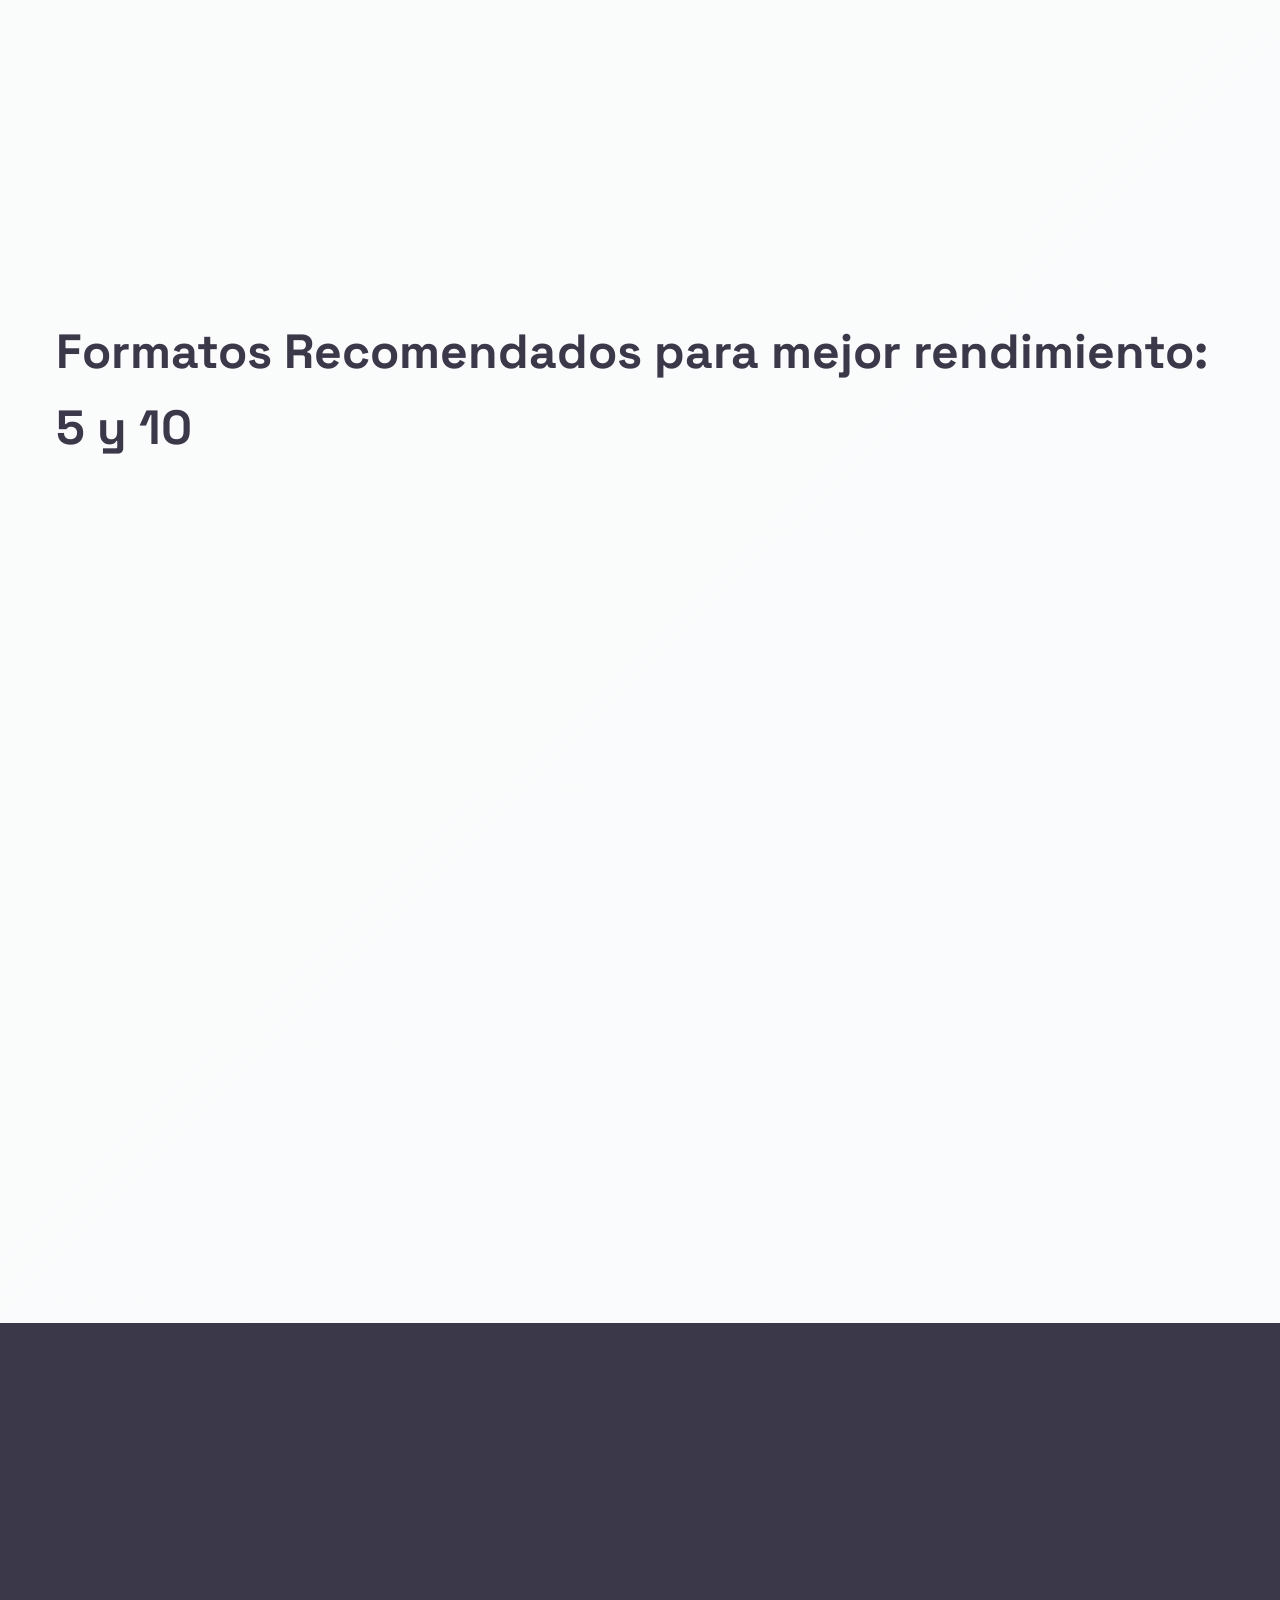
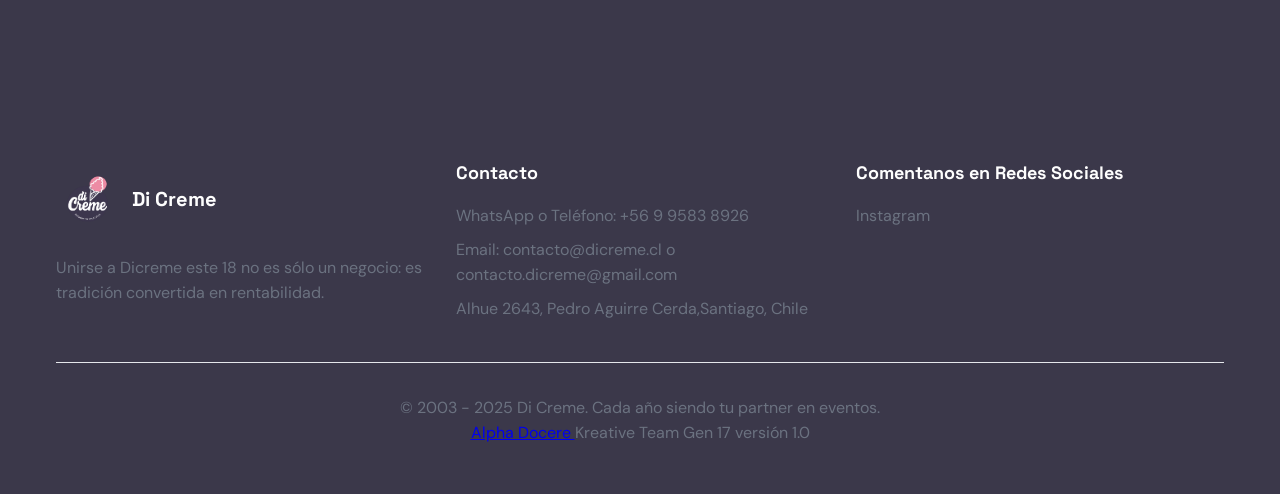
==== commit c35086ac: "Merge branch 'Release/2026-03-09' of https://github.com/manosYaEducation/dicreme_landing into Releas" ====
--- a/index.html
+++ b/index.html
@@ -166,9 +166,9 @@
                             </path>
                         </svg>
                     </div>
-                    <h3 class="benefit-title">Textura Perfecta</h3>
+                    <h3 class="benefit-title">Textura perfecta</h3>
                     <p class="benefit-description">
-                        Cremosidad ideal que no se derrite rápido en tu terremoto. Mantiene su consistencia perfecta.
+                        Cremosidad ideal que no se derrite rápido en tu terremoto. Mantiene su consistencia perfecta por más tiempo.
                     </p>
                 </div>
 
@@ -179,7 +179,7 @@
                                 d="M12 8v4l3 3m6-3a9 9 0 11-18 0 9 9 0 0118 0z"></path>
                         </svg>
                     </div>
-                    <h3 class="benefit-title">20+ Años de Tradición</h3>
+                    <h3 class="benefit-title">20+ Años de tradición</h3>
                     <p class="benefit-description">
                         Receta perfeccionada durante décadas. El helado de confianza para las mejores fondas de Chile.
                     </p>
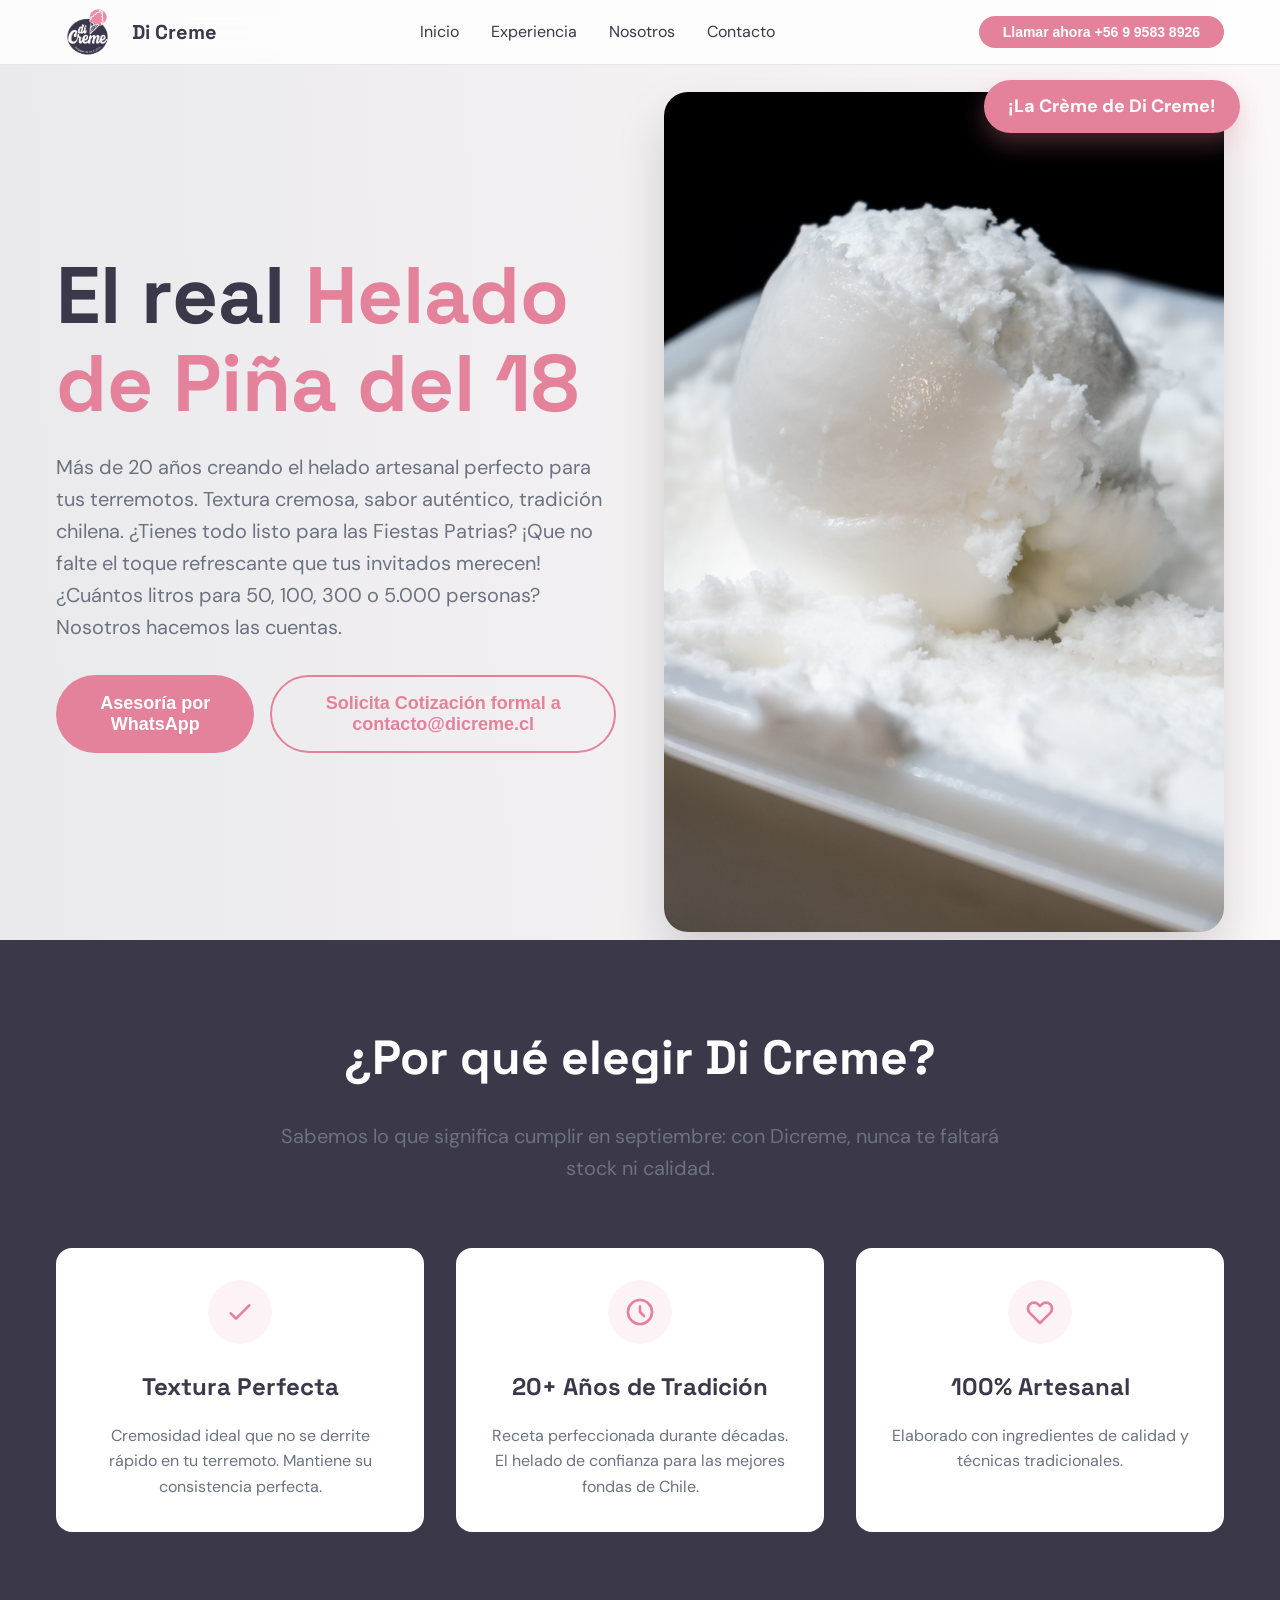
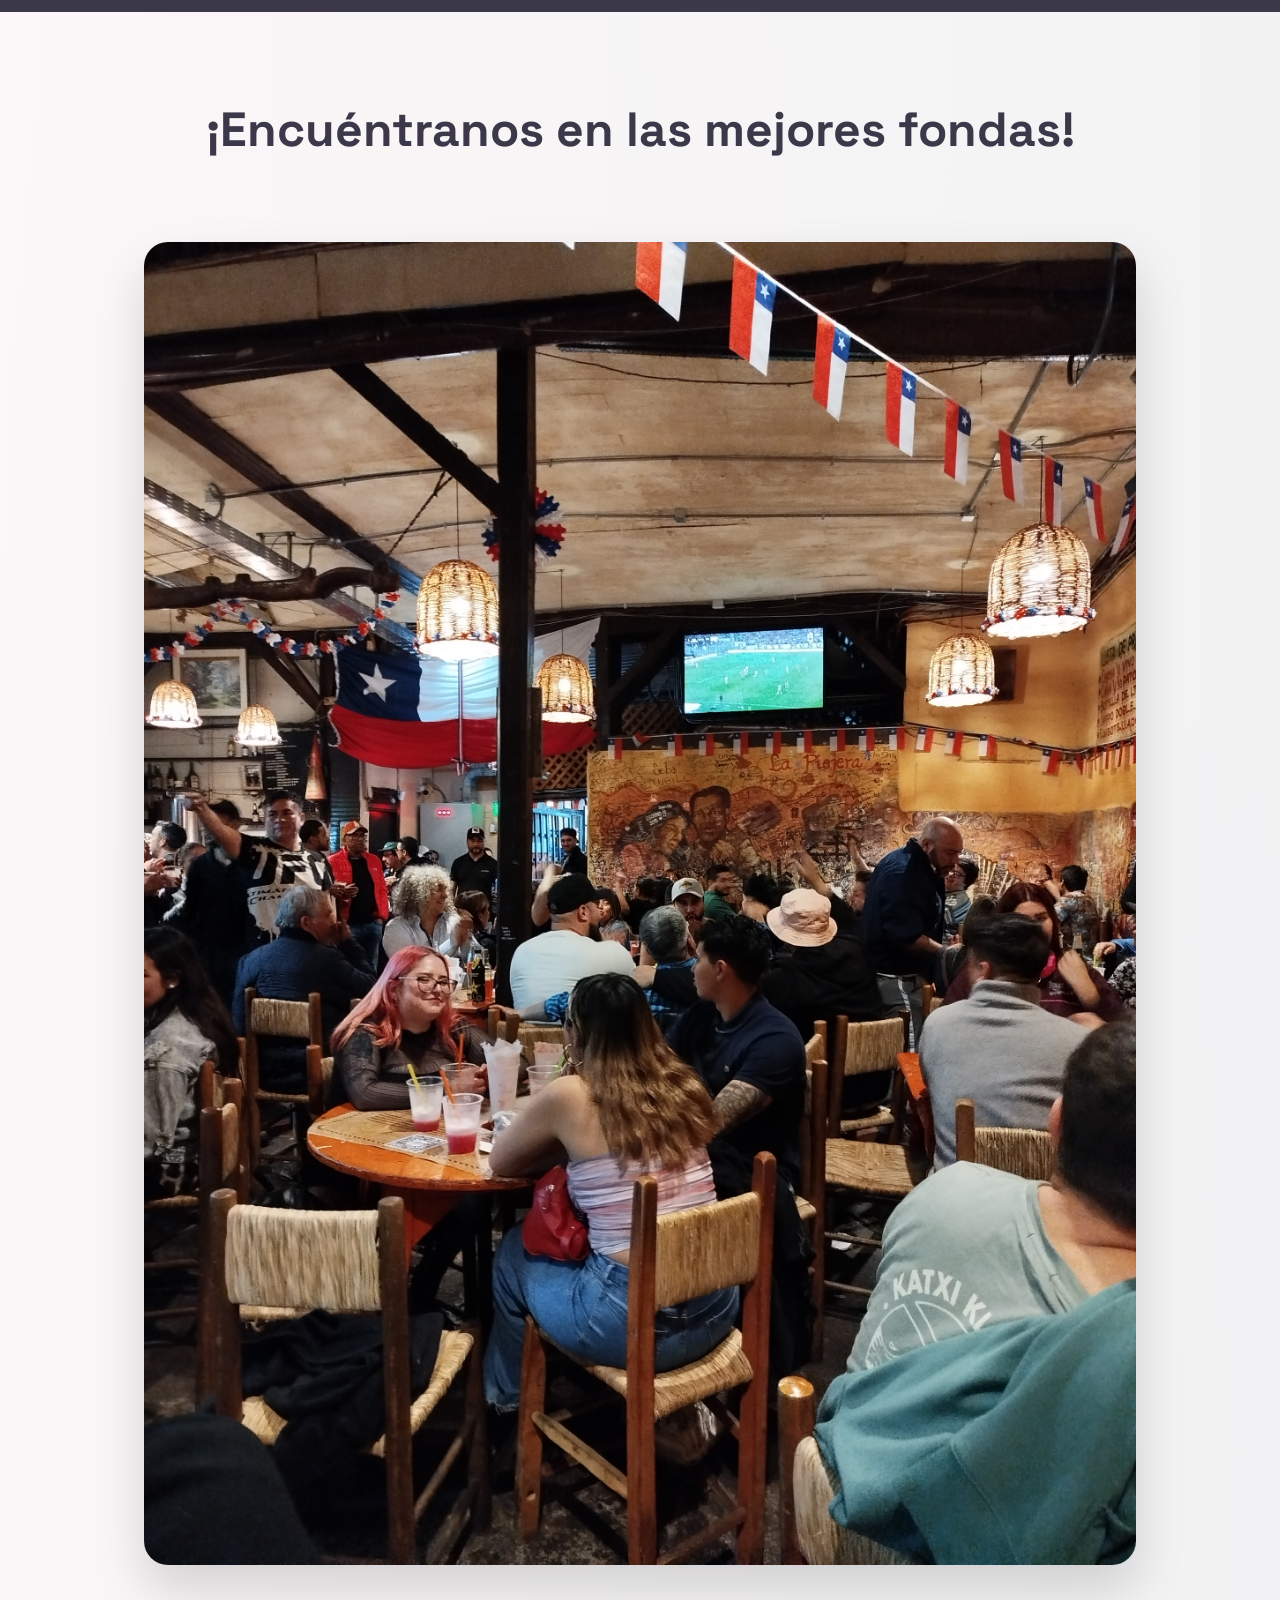
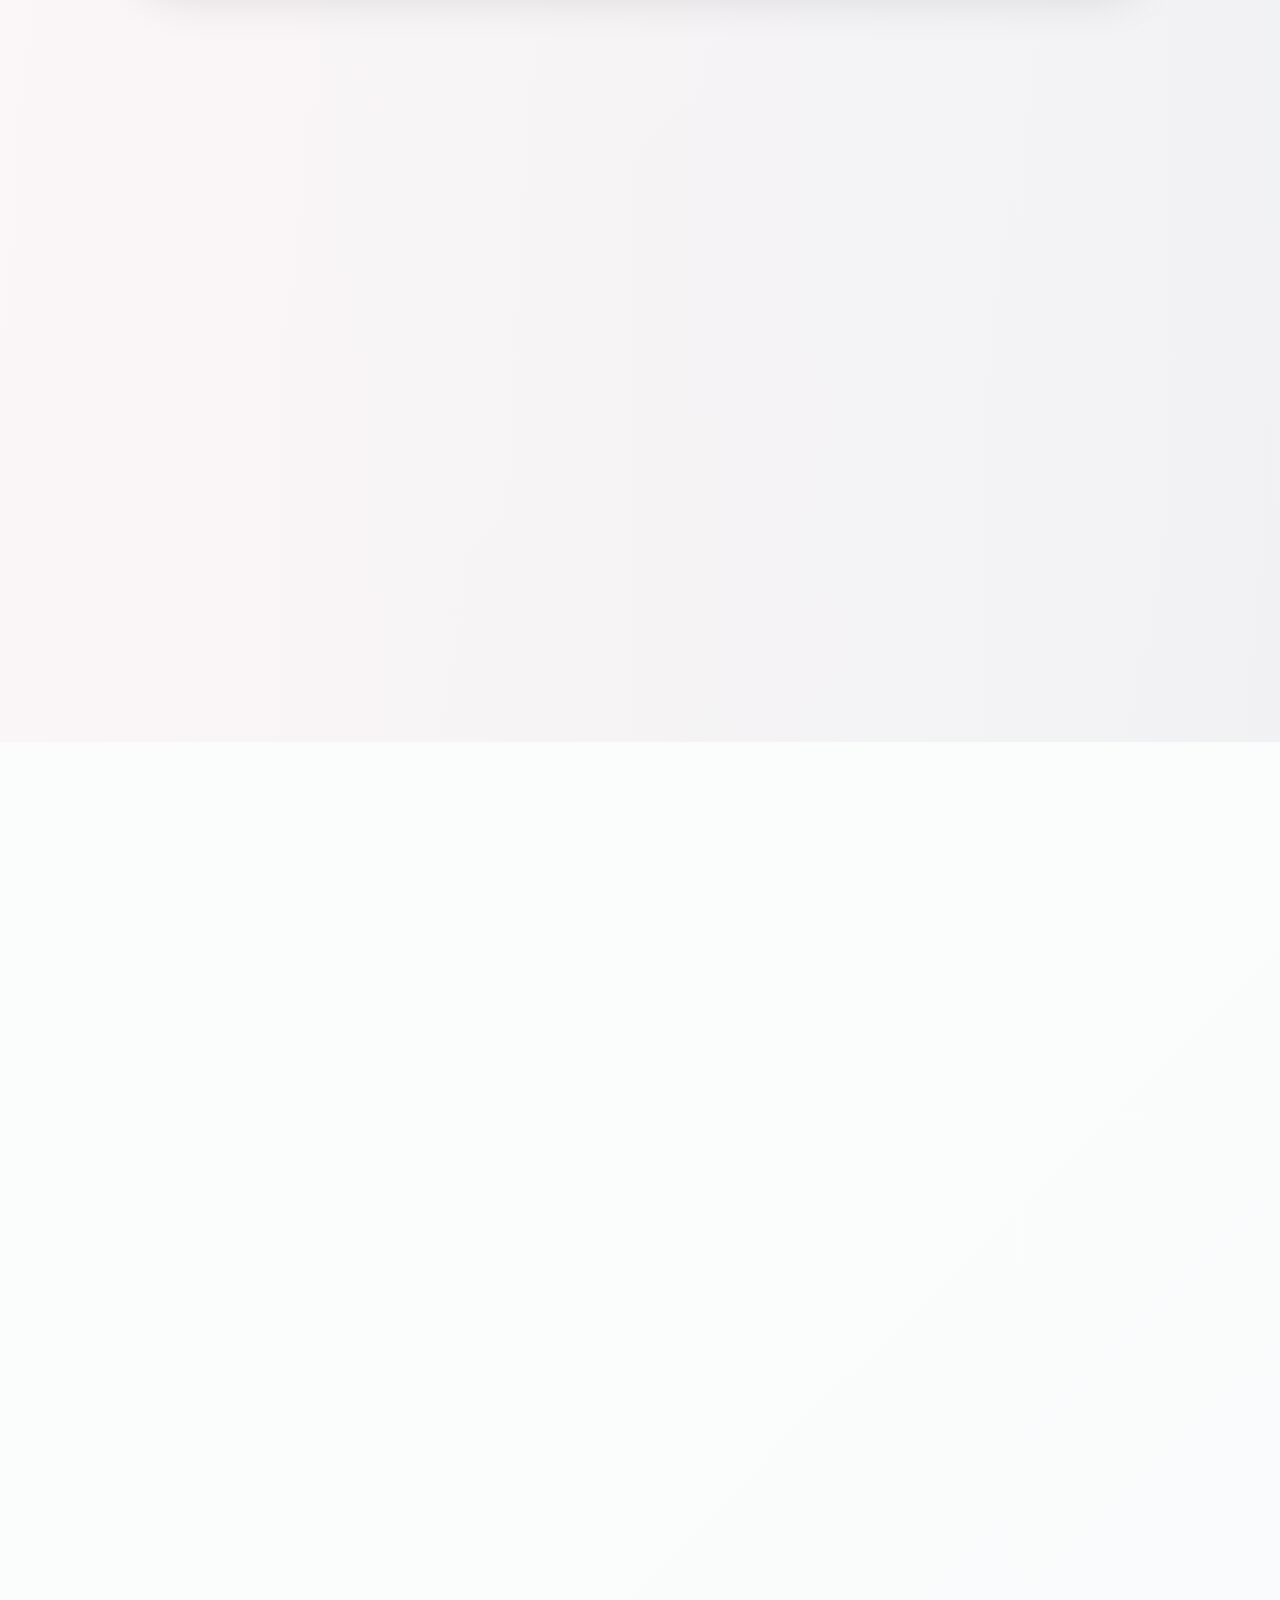
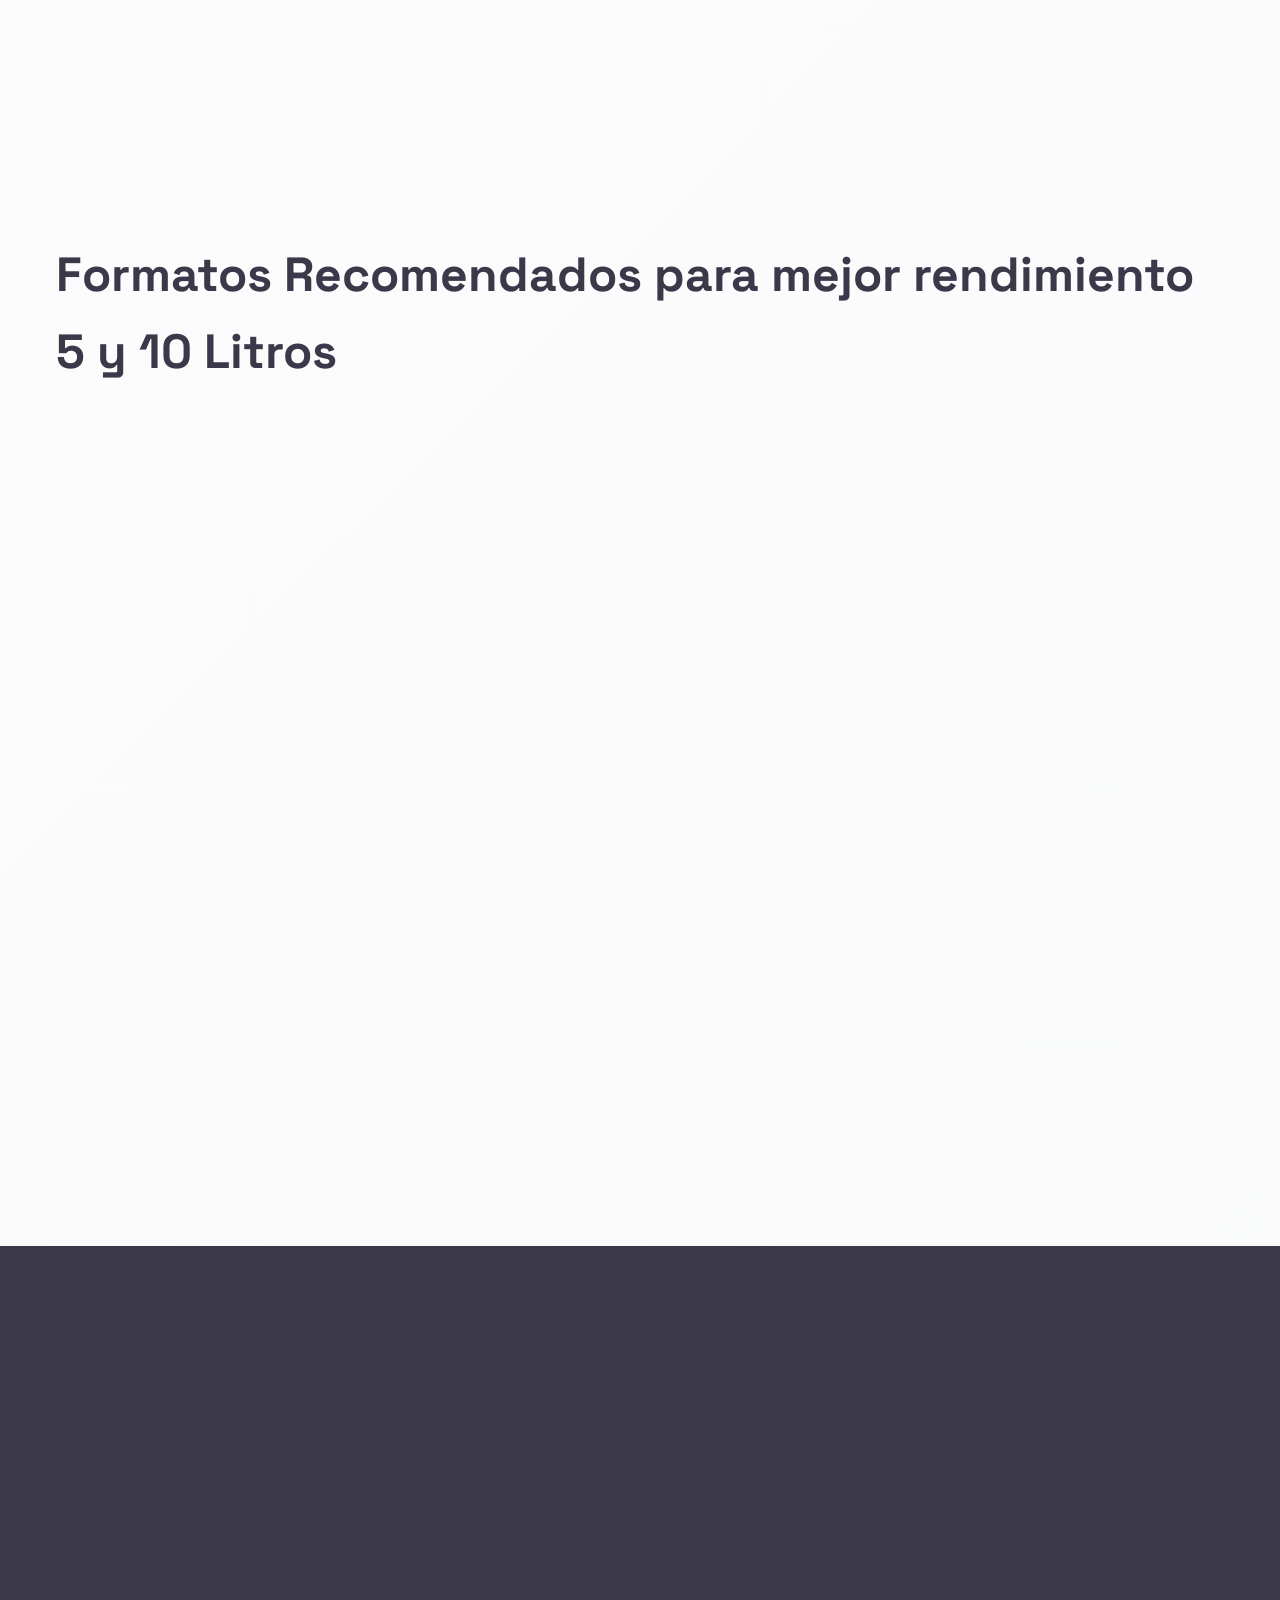
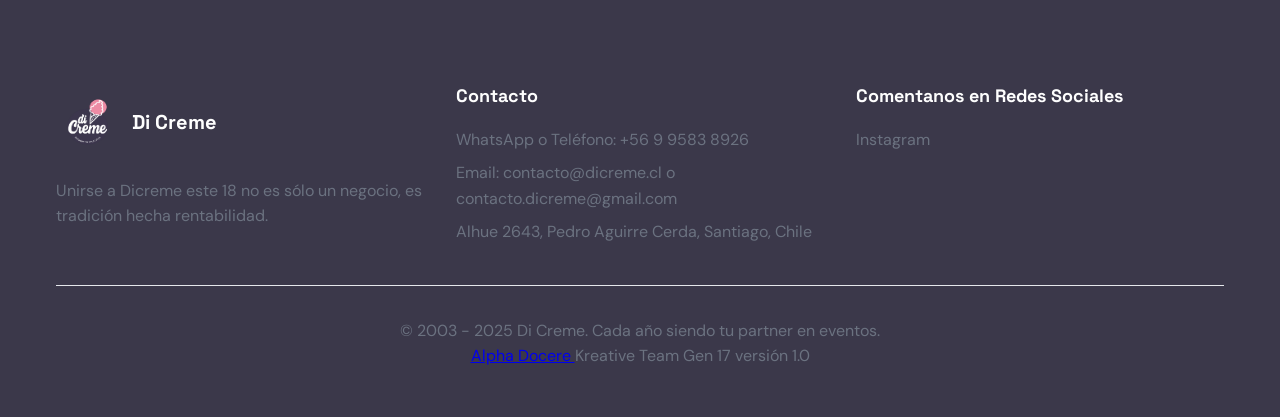
==== commit de0a7a27: "Merge branch 'Feature/vsagredo/2026-03-09-fix-agregar-espacio' into Release/2026-03-09" ====
--- a/index.html
+++ b/index.html
@@ -166,9 +166,9 @@
                             </path>
                         </svg>
                     </div>
-                    <h3 class="benefit-title">Textura perfecta</h3>
+                    <h3 class="benefit-title">Textura Perfecta</h3>
                     <p class="benefit-description">
-                        Cremosidad ideal que no se derrite rápido en tu terremoto. Mantiene su consistencia perfecta por más tiempo.
+                        Cremosidad ideal que no se derrite rápido en tu terremoto. Mantiene su consistencia perfecta.
                     </p>
                 </div>
 
@@ -179,7 +179,7 @@
                                 d="M12 8v4l3 3m6-3a9 9 0 11-18 0 9 9 0 0118 0z"></path>
                         </svg>
                     </div>
-                    <h3 class="benefit-title">20+ Años de tradición</h3>
+                    <h3 class="benefit-title">20+ Años de Tradición</h3>
                     <p class="benefit-description">
                         Receta perfeccionada durante décadas. El helado de confianza para las mejores fondas de Chile.
                     </p>
@@ -269,7 +269,7 @@
                 </div>
                 <div class="trust-content animate-on-scroll animation-delay-200">
                     <h2 class="trust-title">
-                        Sabemos lo que significa cumplir en septiembre: Mientras otros se derriten, tú multiplicas tus
+                        Sabemos lo que significa cumplir en septiembre: Mientras otros se derriten, tú multiplicas
                         ganancias.
                     </h2>
                     <div class="trust-text">
@@ -283,7 +283,7 @@
                         </p>
                         <p>
                             Confían en nosotros las mejores fondas de Chile. Ahora puedes tener esa misma calidad en tu
-                            fonda, evento o restaurant típico chileno. Visita la Fabrica en Alhue 2643, Pedro Aguirre
+                            fonda, evento o restaurant típico chileno. Visita la Fábrica en Alhue 2643, Pedro Aguirre
                             Cerda, Santiago.
                         </p>
                     </div>
@@ -313,7 +313,7 @@
         <div class="container">
 
             <h2 class="trust-title">
-                Formatos Recomendados para mejor rendimiento: 5 y 10
+                Formatos Recomendados para mejor rendimiento 5 y 10 Litros
             </h2>
             <div class="trust-grid">
                 <div class="trust-image animate-on-scroll">
@@ -360,7 +360,7 @@
                         <span class="footer-logo-text">Di Creme</span>
                     </div>
                     <p class="footer-description">
-                        Unirse a Dicreme este 18 no es sólo un negocio: es tradición convertida en rentabilidad.
+                        Unirse a Dicreme este 18 no es sólo un negocio, es tradición hecha rentabilidad.
                     </p>
                 </div>
                 <div class="footer-contact">
@@ -368,7 +368,7 @@
                     <div class="footer-info">
                         <p>WhatsApp o Teléfono: +56 9 9583 8926</p>
                         <p>Email: contacto@dicreme.cl o contacto.dicreme@gmail.com</p>
-                        <p>Alhue 2643, Pedro Aguirre Cerda,Santiago, Chile</p>
+                        <p>Alhue 2643, Pedro Aguirre Cerda, Santiago, Chile</p>
                     </div>
                 </div>
                 <div class="footer-social">
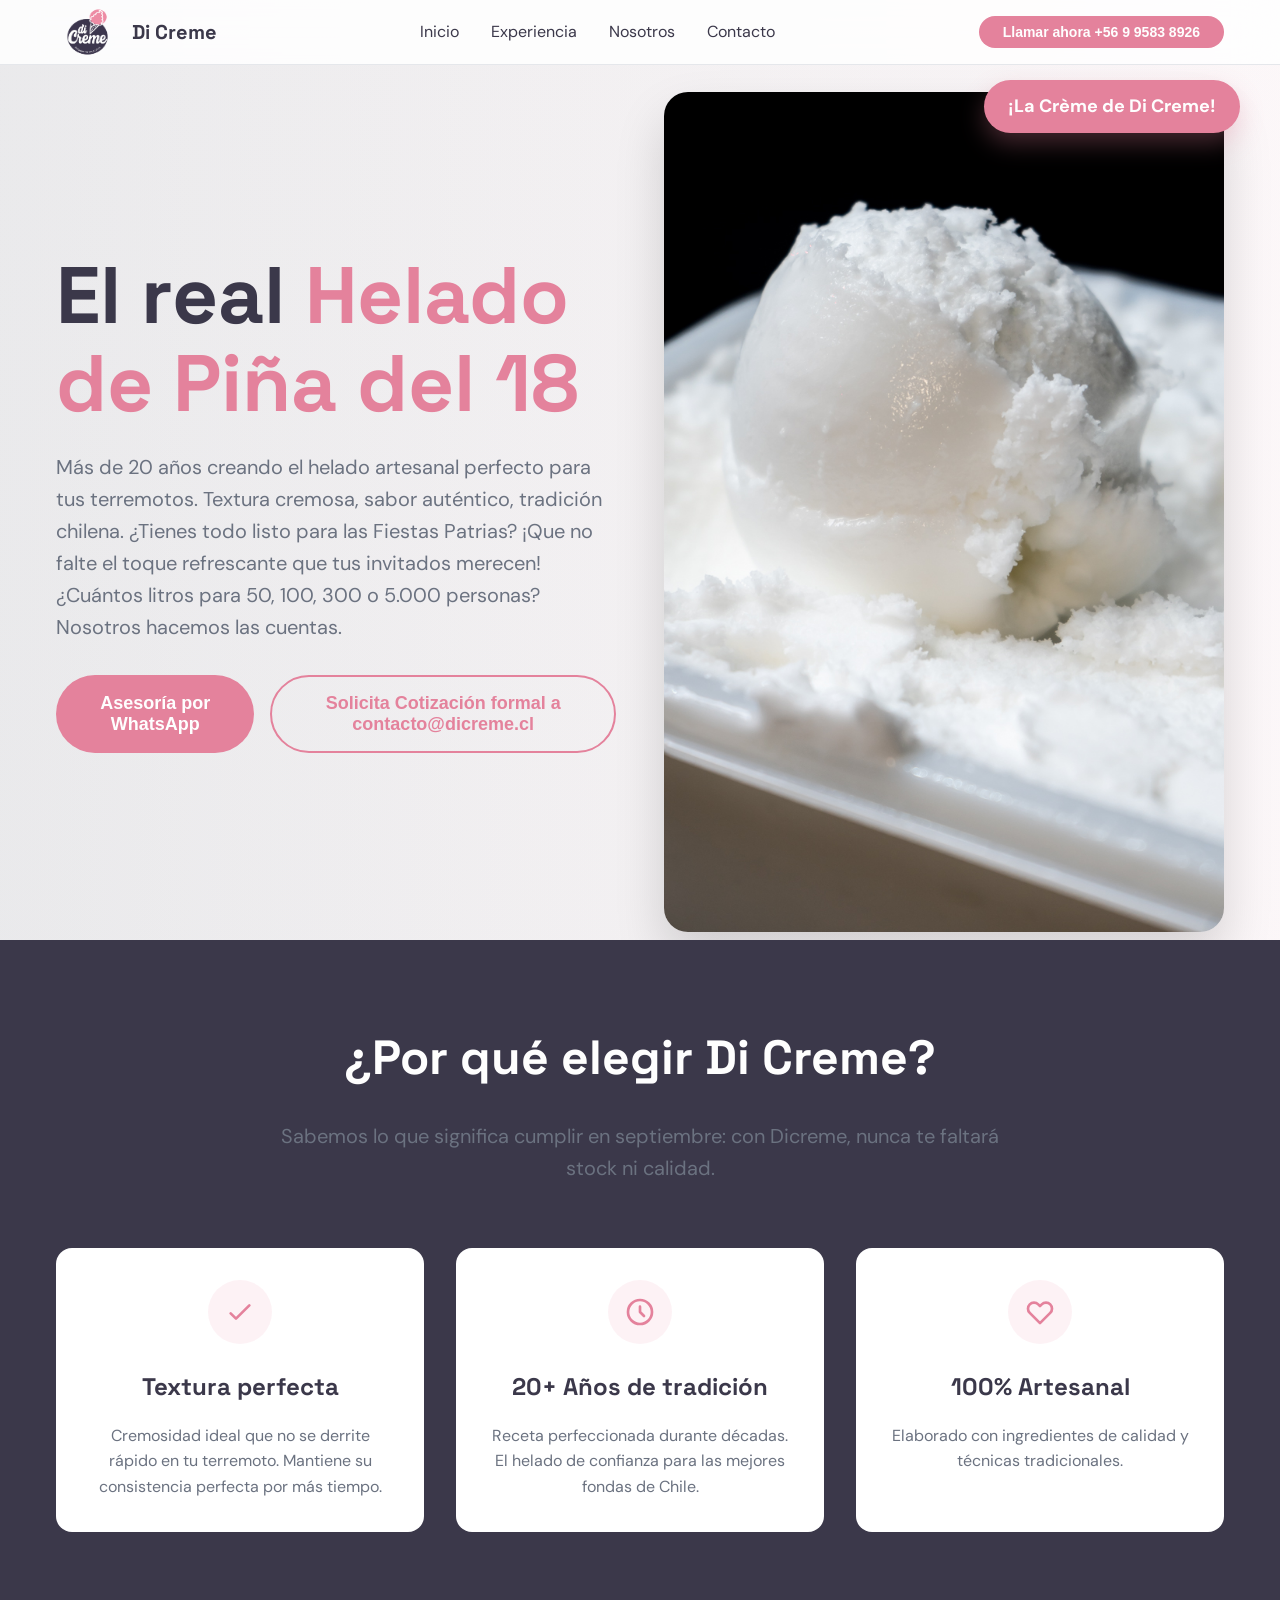
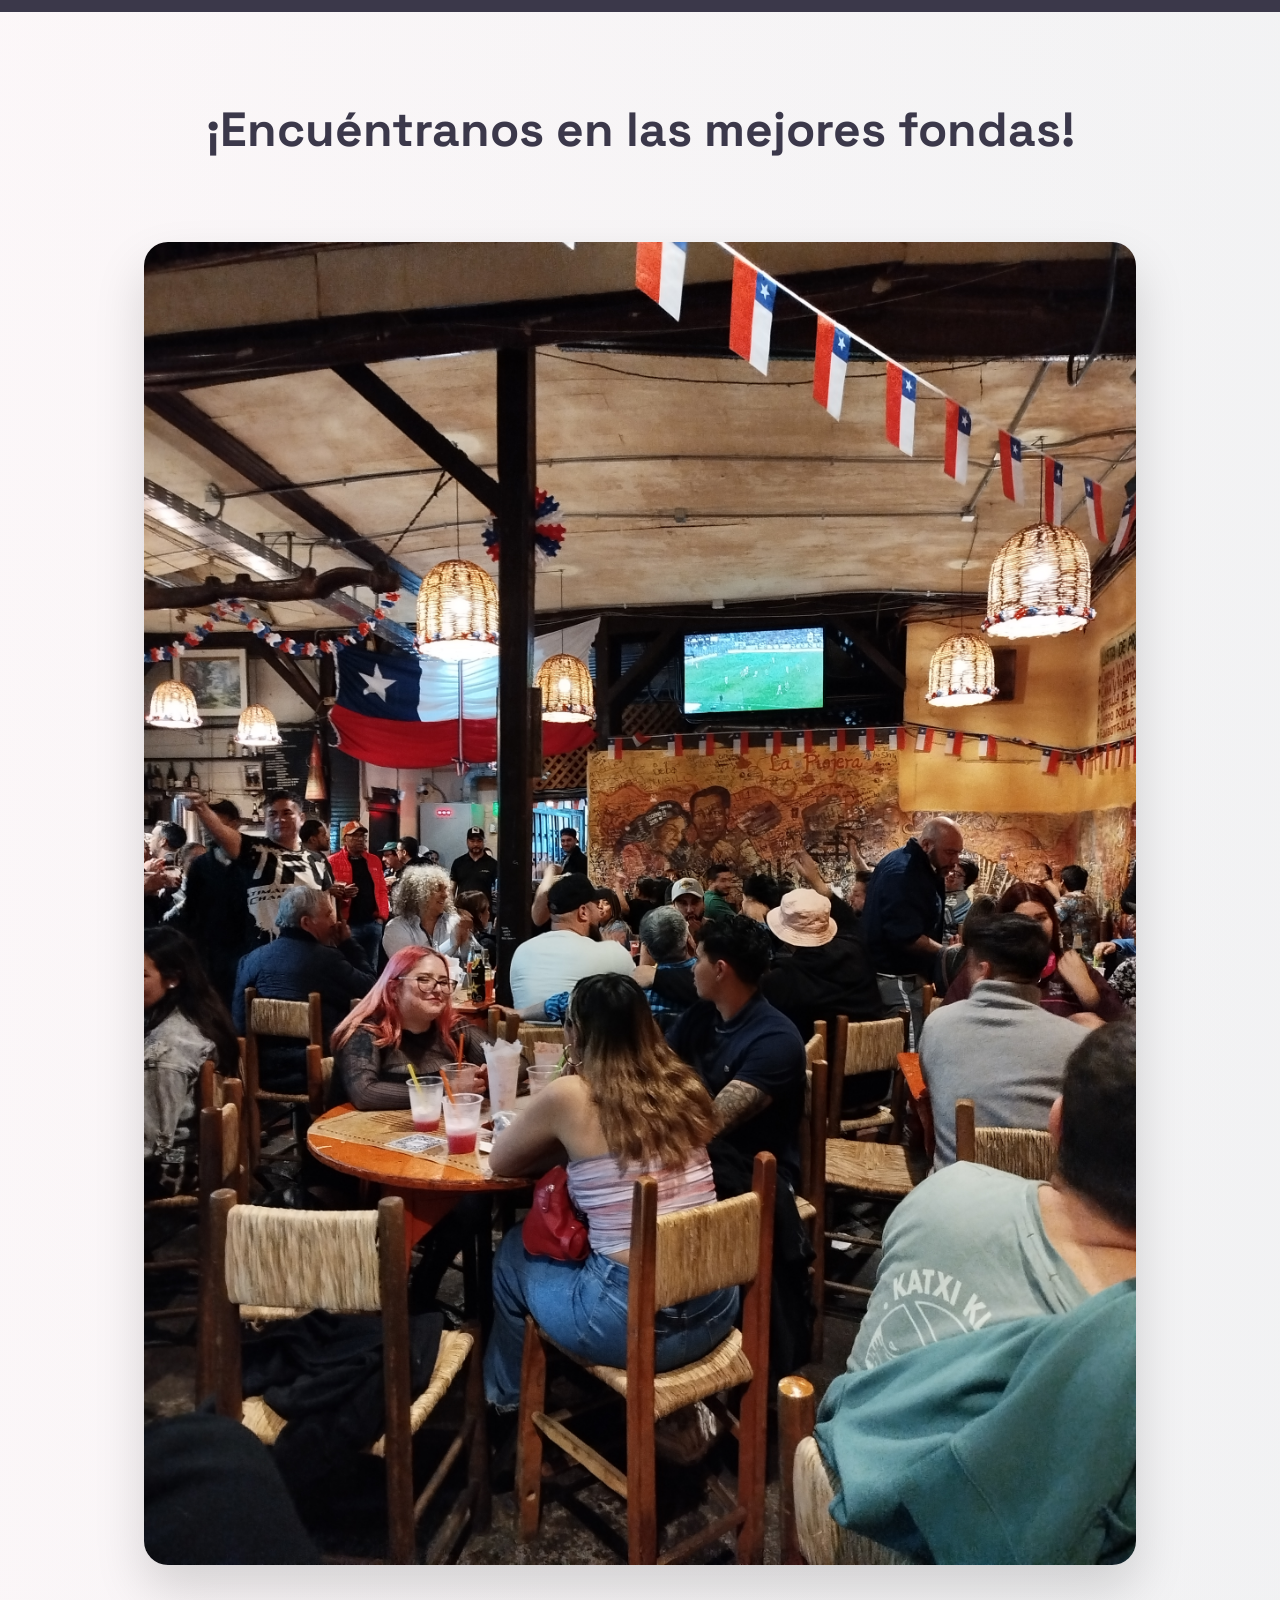
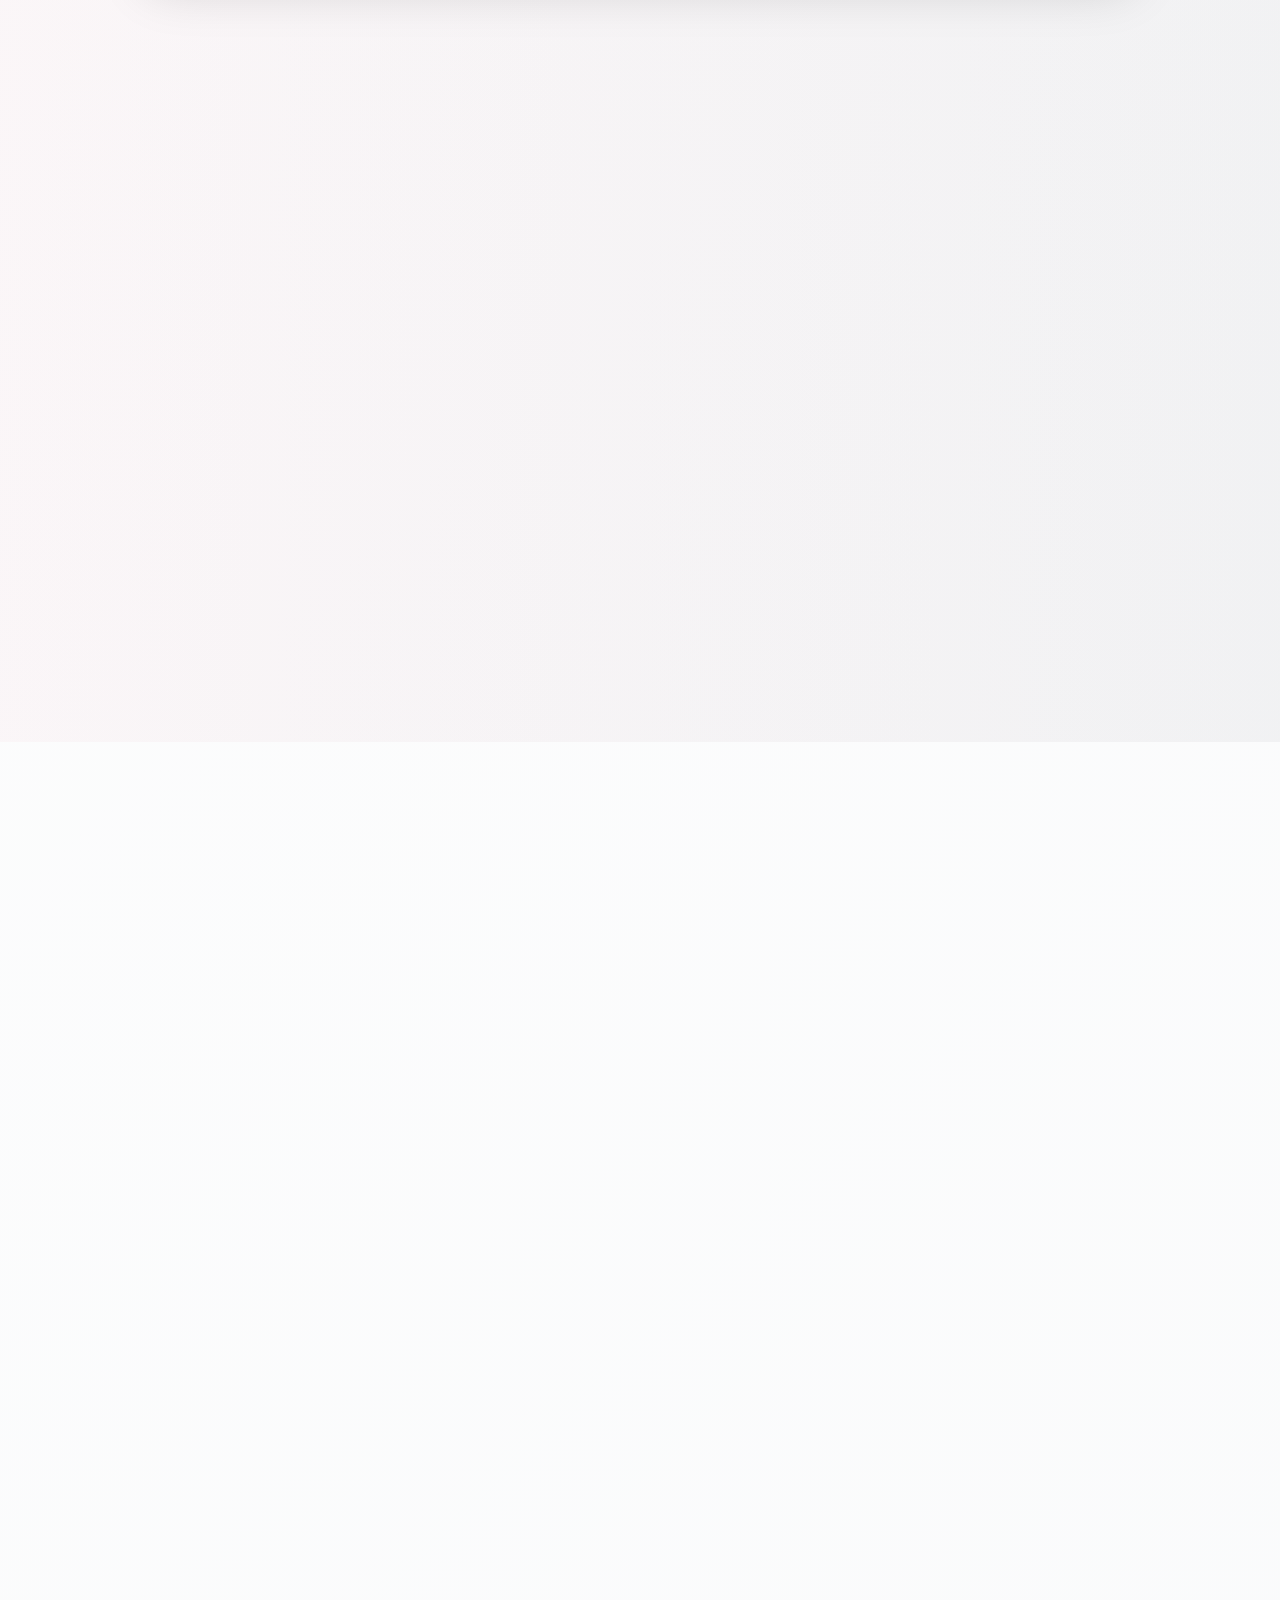
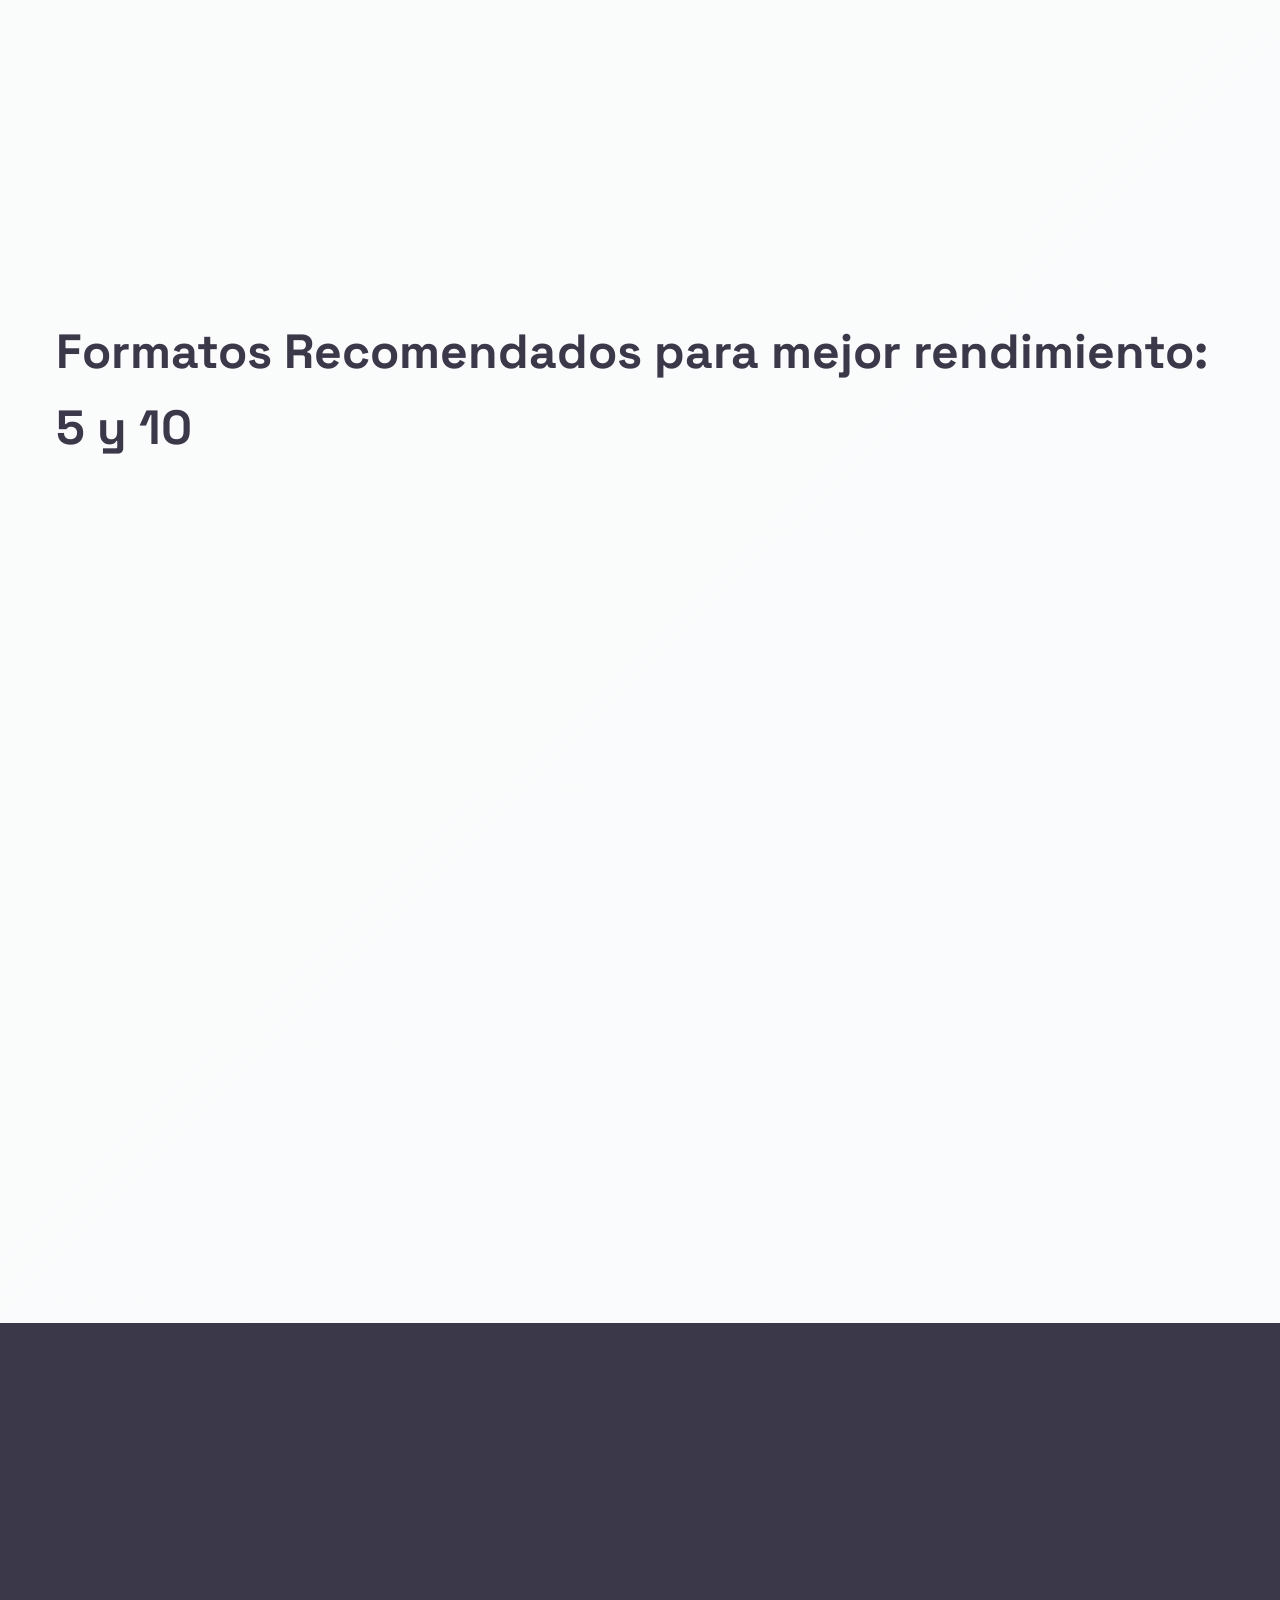
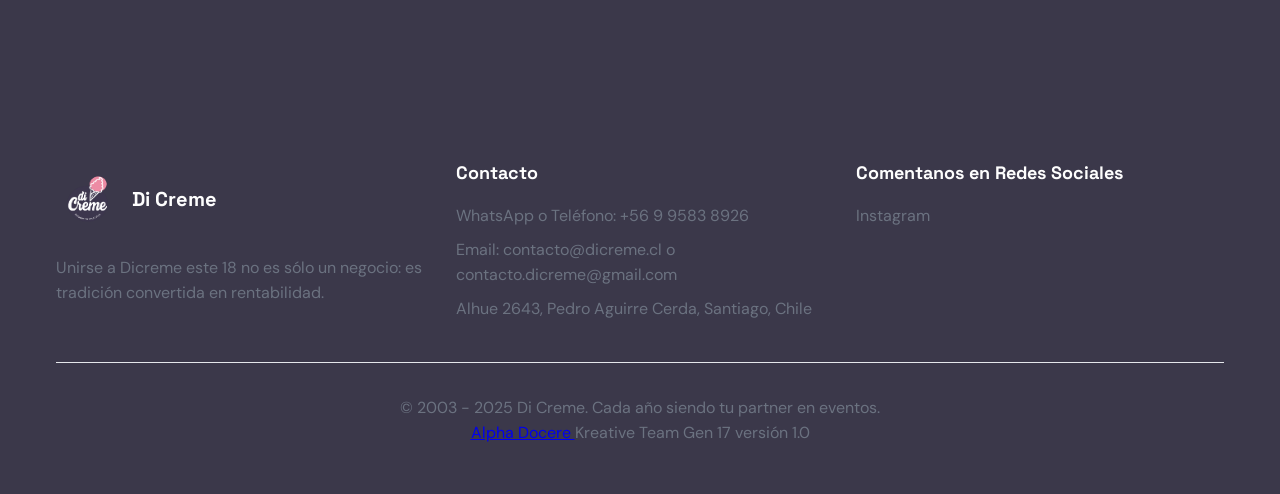
==== commit d3c2123d: "Merge branch 'Release/2026-03-09' of https://github.com/manosYaEducation/dicreme_landing into Releas" ====
--- a/index.html
+++ b/index.html
@@ -166,9 +166,9 @@
                             </path>
                         </svg>
                     </div>
-                    <h3 class="benefit-title">Textura Perfecta</h3>
+                    <h3 class="benefit-title">Textura perfecta</h3>
                     <p class="benefit-description">
-                        Cremosidad ideal que no se derrite rápido en tu terremoto. Mantiene su consistencia perfecta.
+                        Cremosidad ideal que no se derrite rápido en tu terremoto. Mantiene su consistencia perfecta por más tiempo.
                     </p>
                 </div>
 
@@ -179,7 +179,7 @@
                                 d="M12 8v4l3 3m6-3a9 9 0 11-18 0 9 9 0 0118 0z"></path>
                         </svg>
                     </div>
-                    <h3 class="benefit-title">20+ Años de Tradición</h3>
+                    <h3 class="benefit-title">20+ Años de tradición</h3>
                     <p class="benefit-description">
                         Receta perfeccionada durante décadas. El helado de confianza para las mejores fondas de Chile.
                     </p>
@@ -269,7 +269,7 @@
                 </div>
                 <div class="trust-content animate-on-scroll animation-delay-200">
                     <h2 class="trust-title">
-                        Sabemos lo que significa cumplir en septiembre: Mientras otros se derriten, tú multiplicas
+                        Sabemos lo que significa cumplir en septiembre: Mientras otros se derriten, tú multiplicas tus
                         ganancias.
                     </h2>
                     <div class="trust-text">
@@ -313,7 +313,7 @@
         <div class="container">
 
             <h2 class="trust-title">
-                Formatos Recomendados para mejor rendimiento 5 y 10 Litros
+                Formatos Recomendados para mejor rendimiento: 5 y 10
             </h2>
             <div class="trust-grid">
                 <div class="trust-image animate-on-scroll">
@@ -360,7 +360,7 @@
                         <span class="footer-logo-text">Di Creme</span>
                     </div>
                     <p class="footer-description">
-                        Unirse a Dicreme este 18 no es sólo un negocio, es tradición hecha rentabilidad.
+                        Unirse a Dicreme este 18 no es sólo un negocio: es tradición convertida en rentabilidad.
                     </p>
                 </div>
                 <div class="footer-contact">
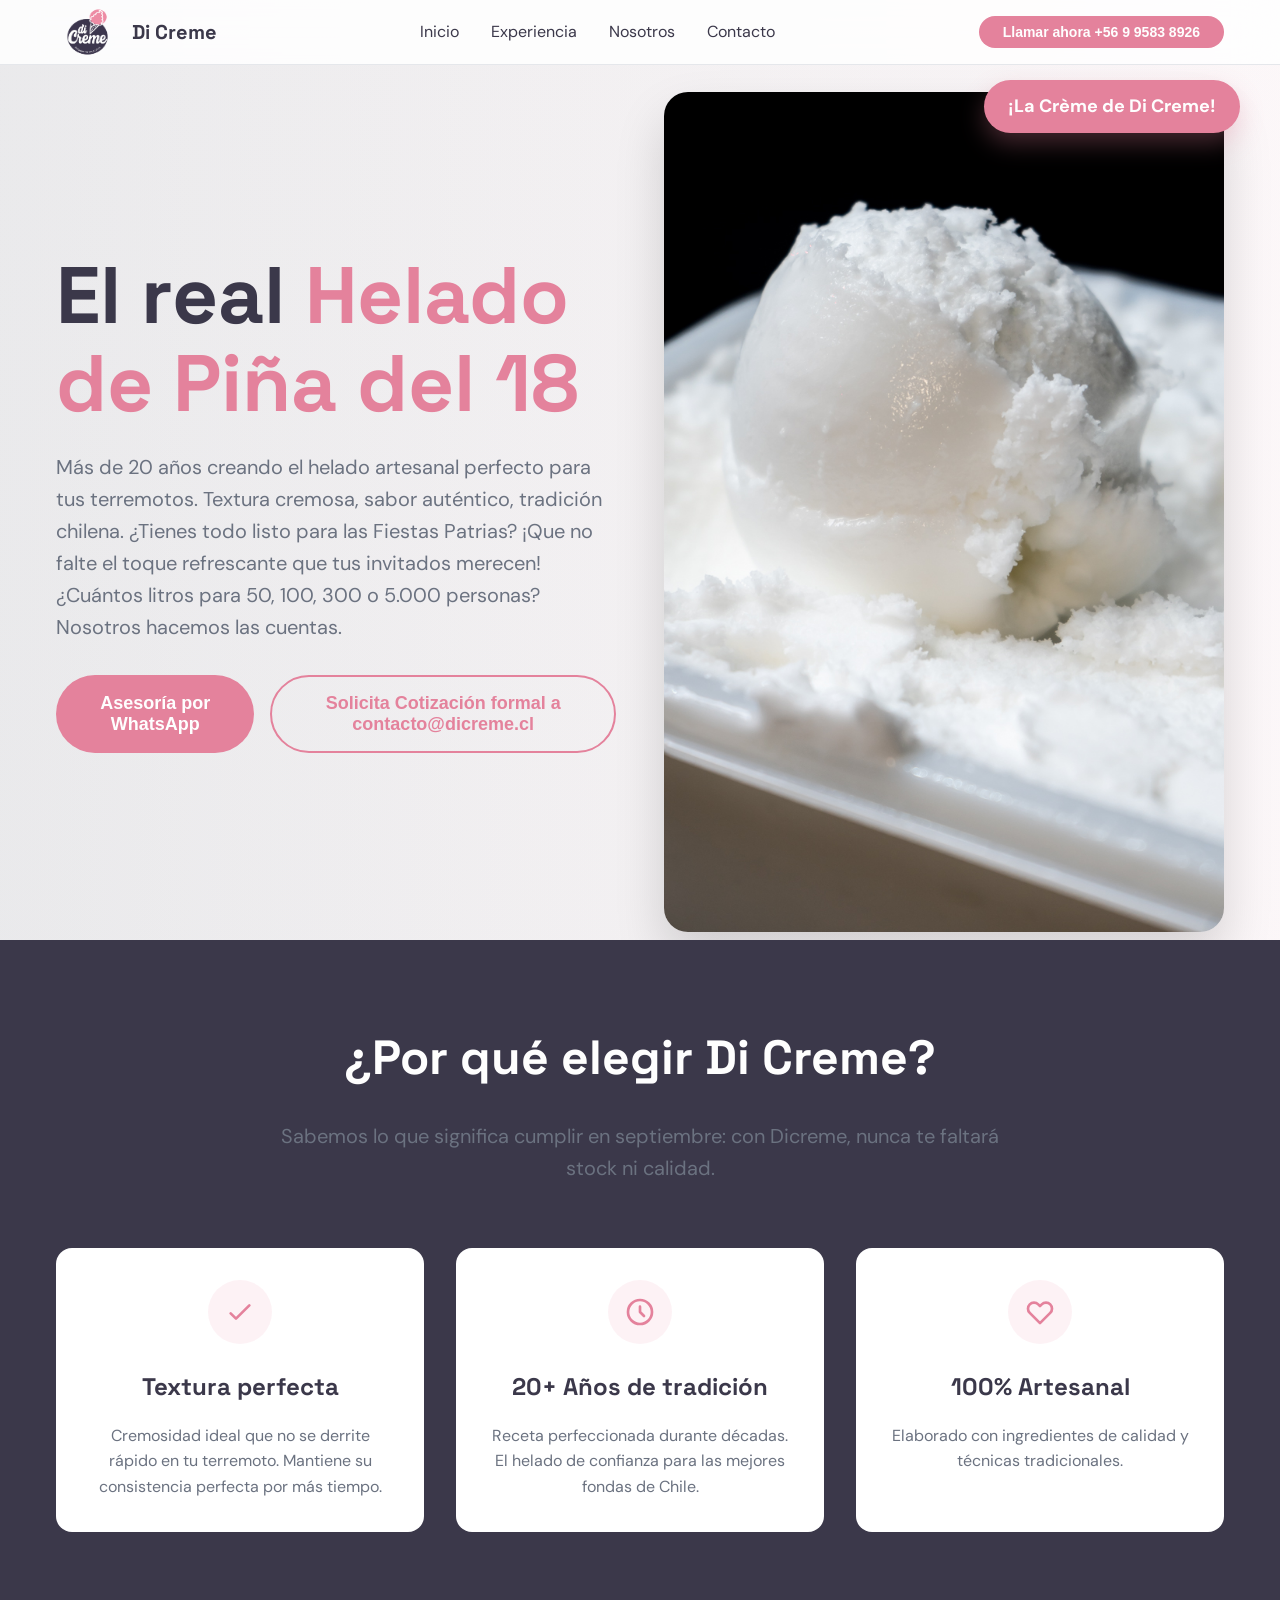
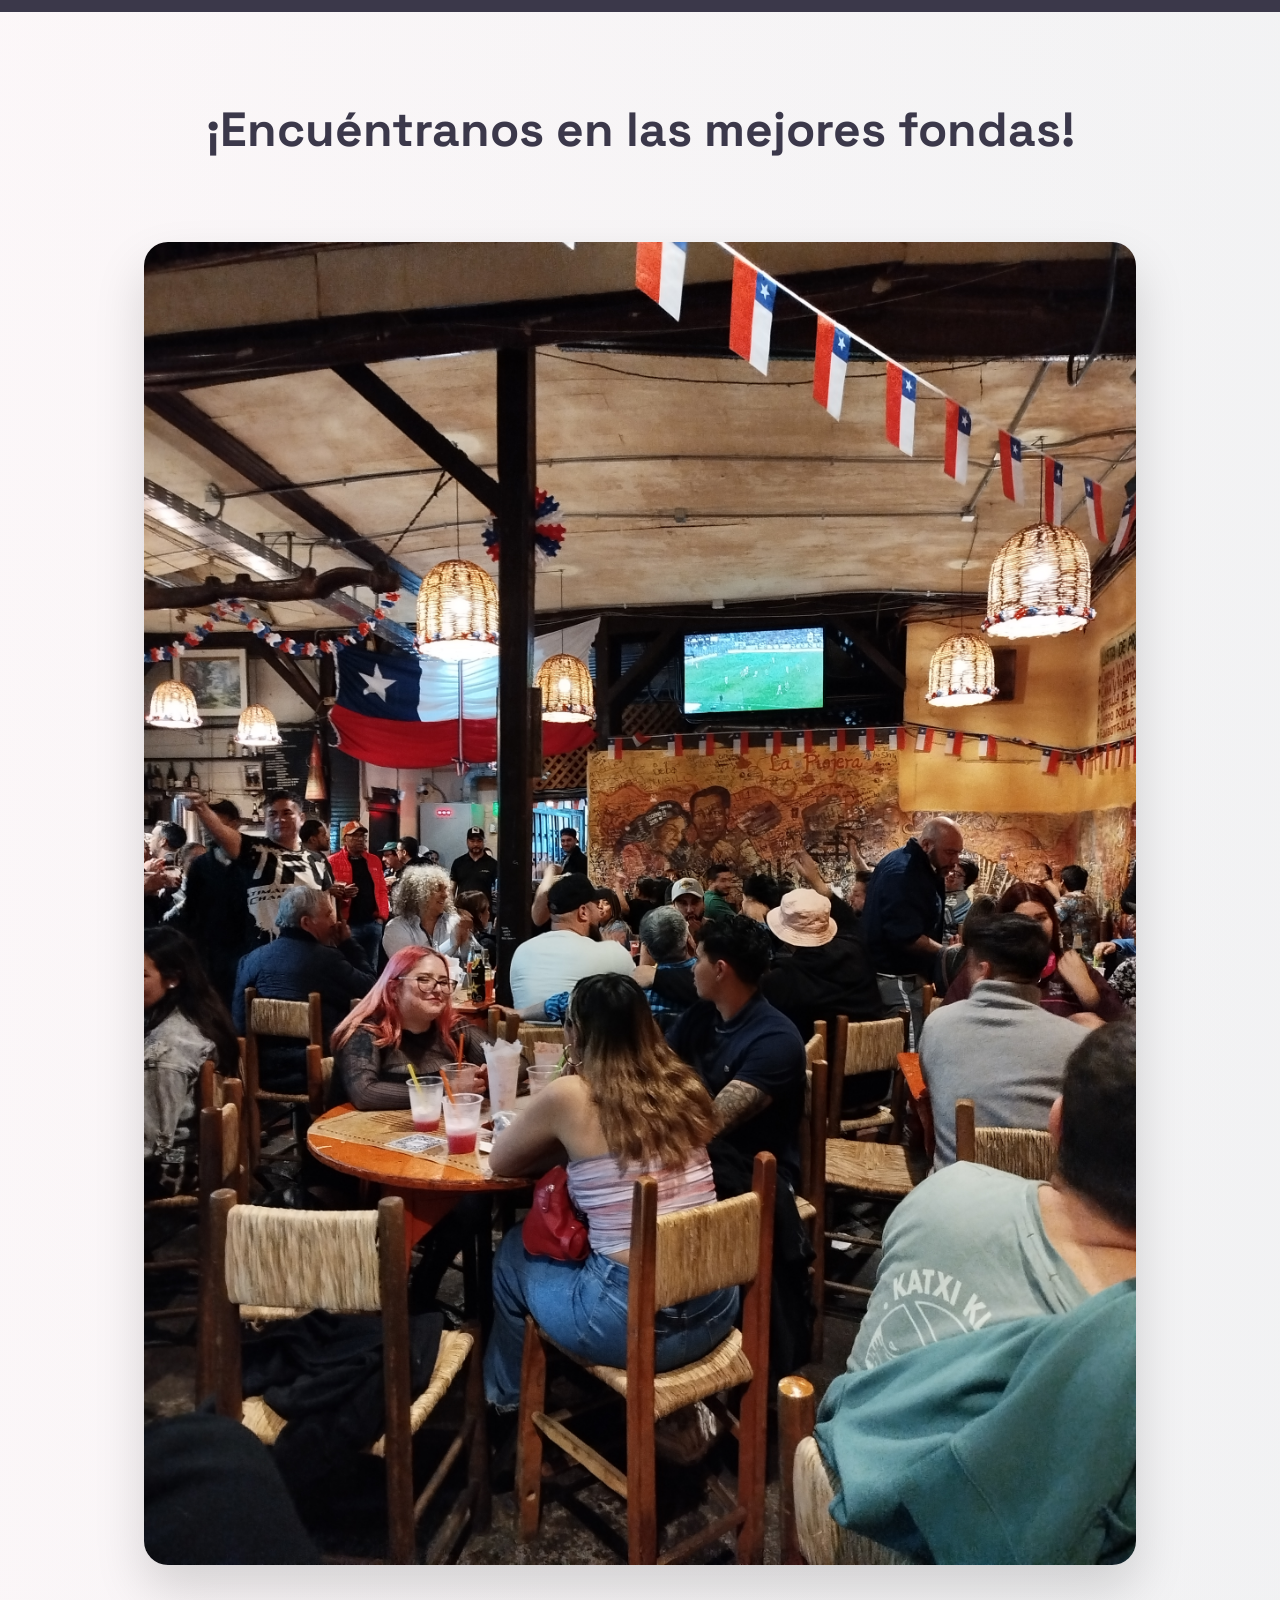
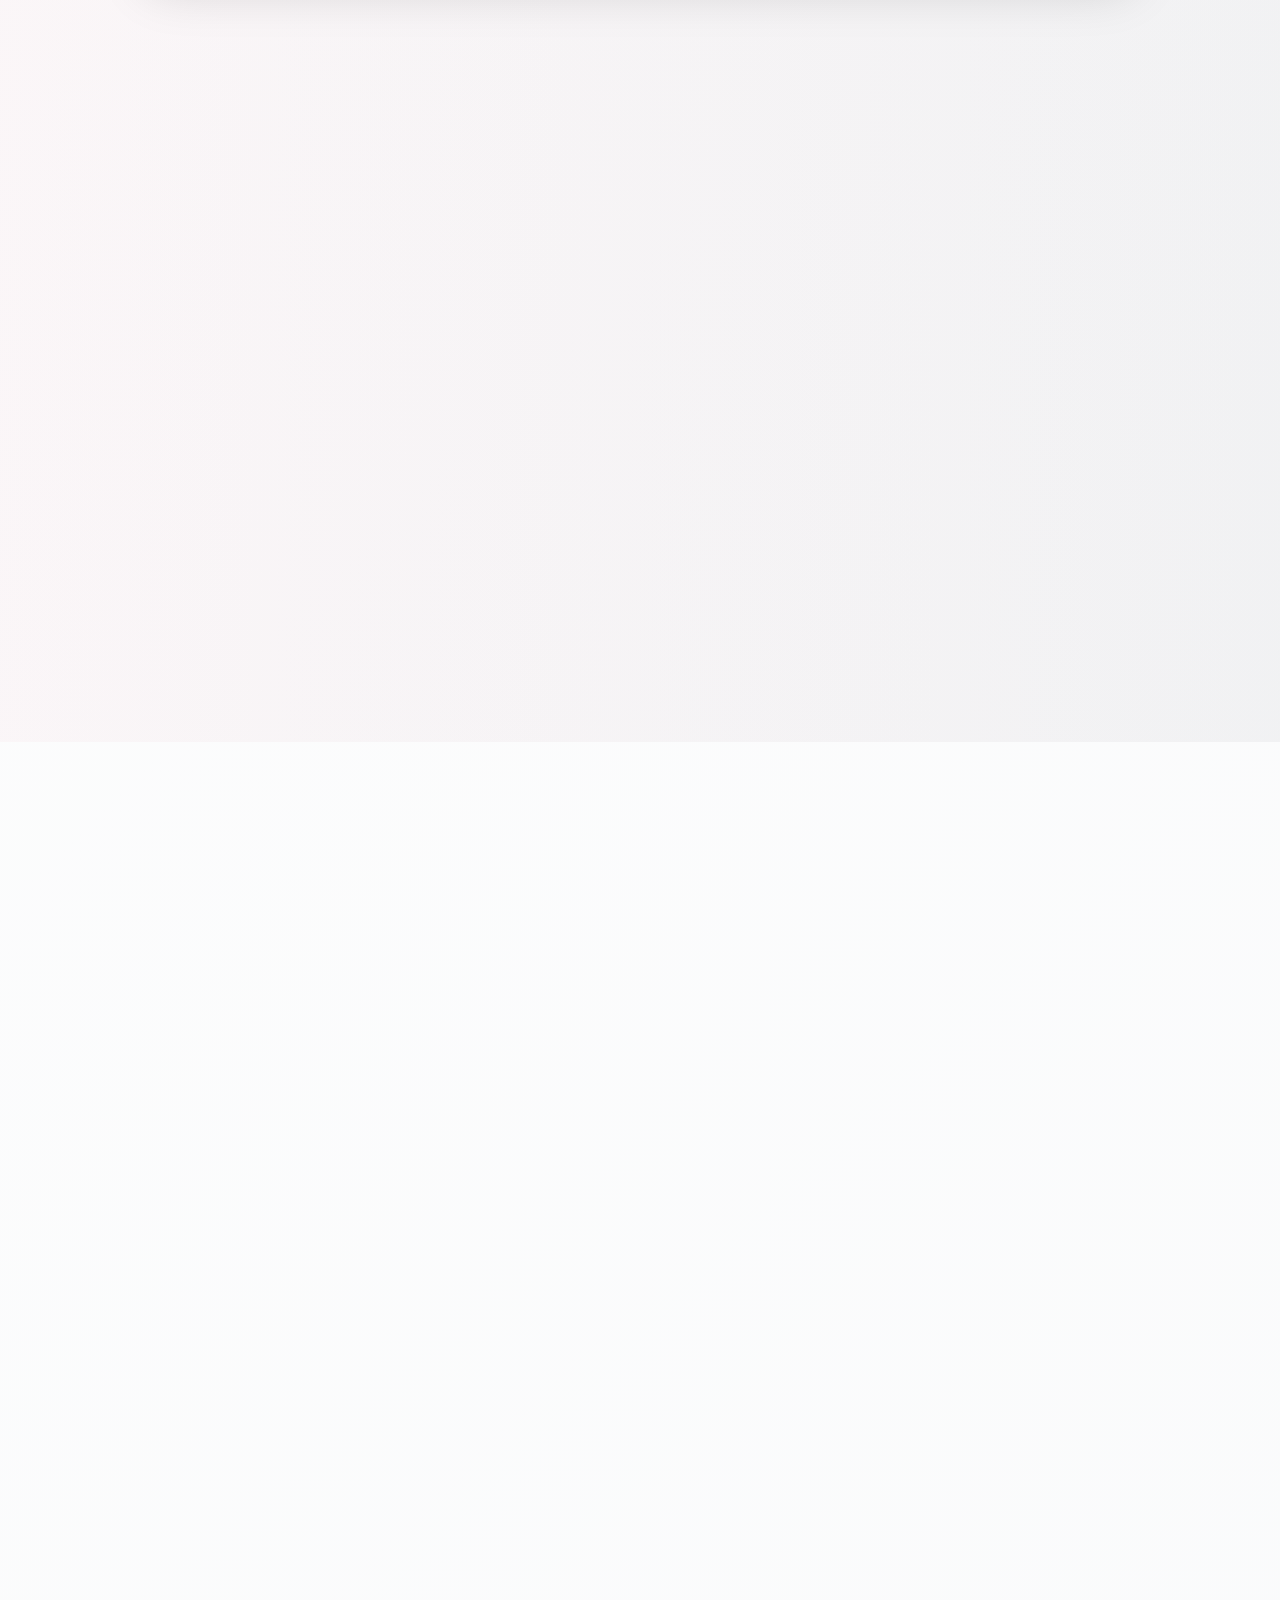
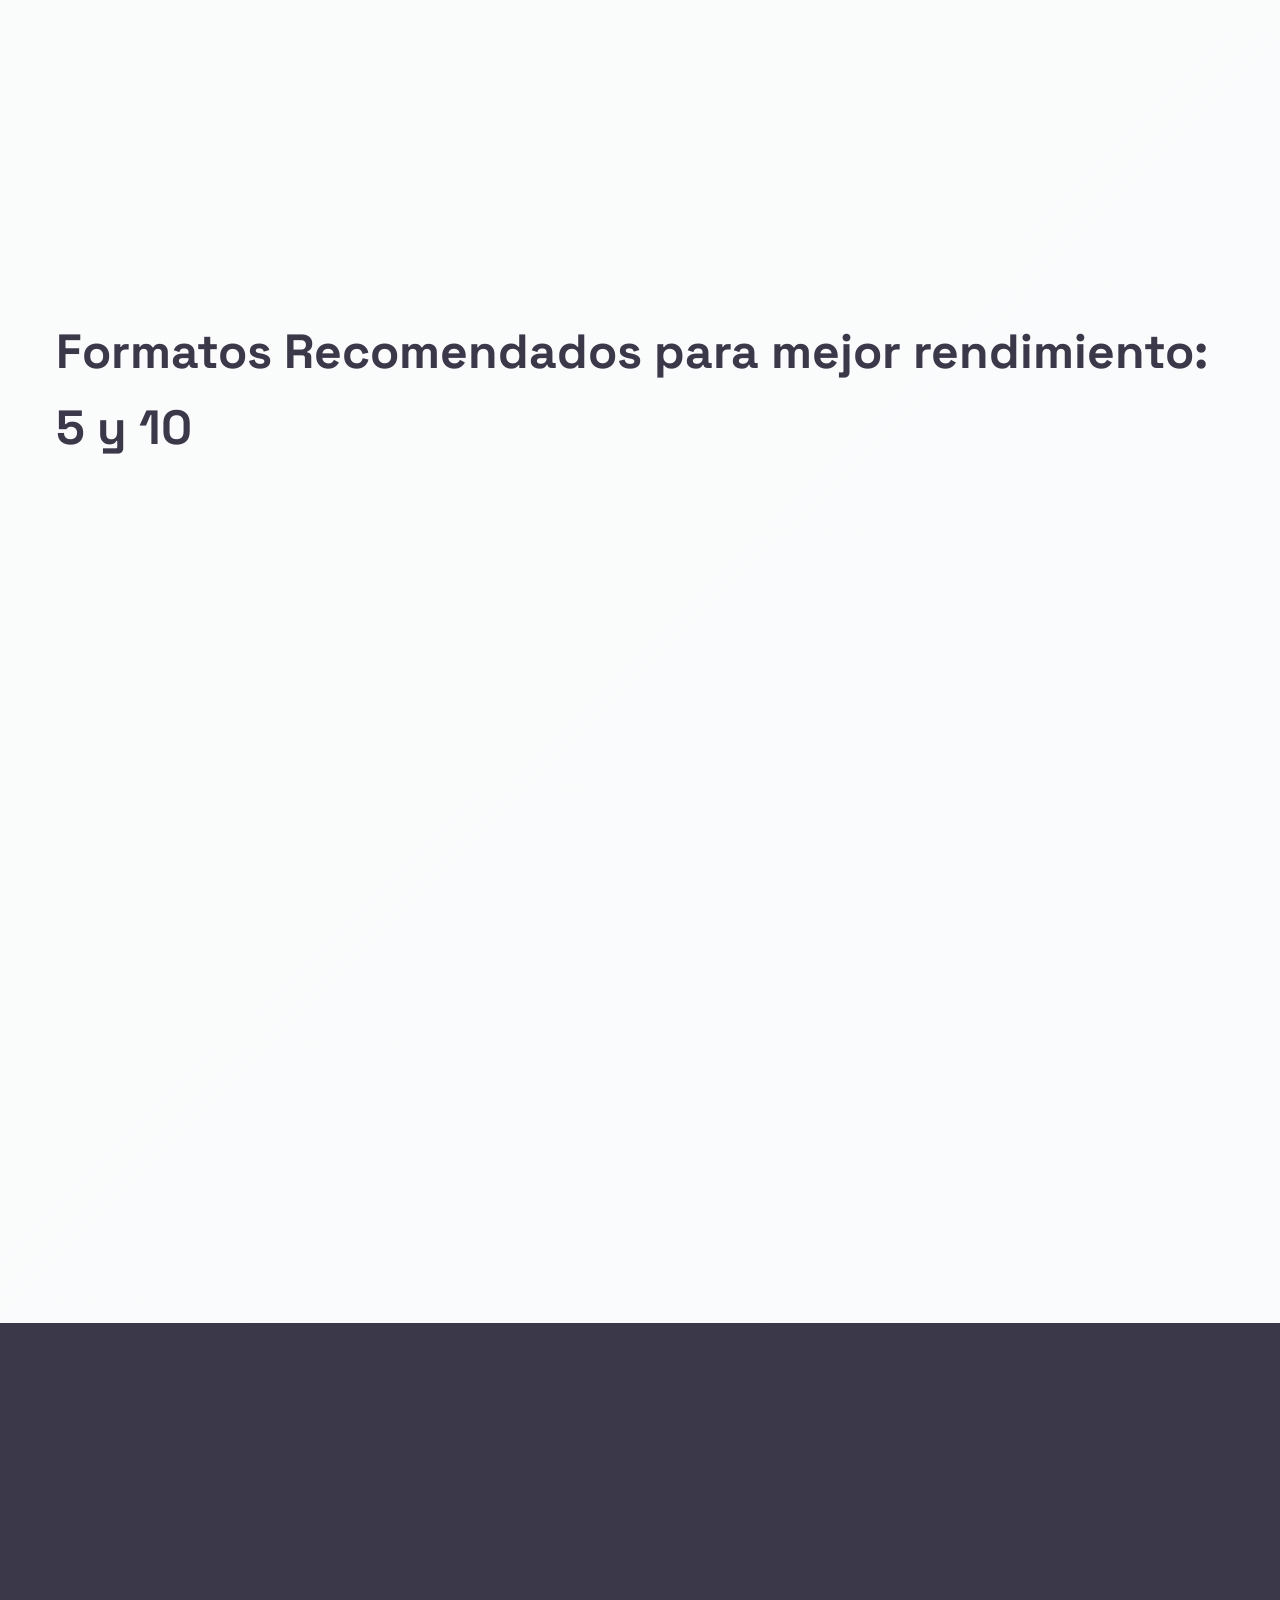
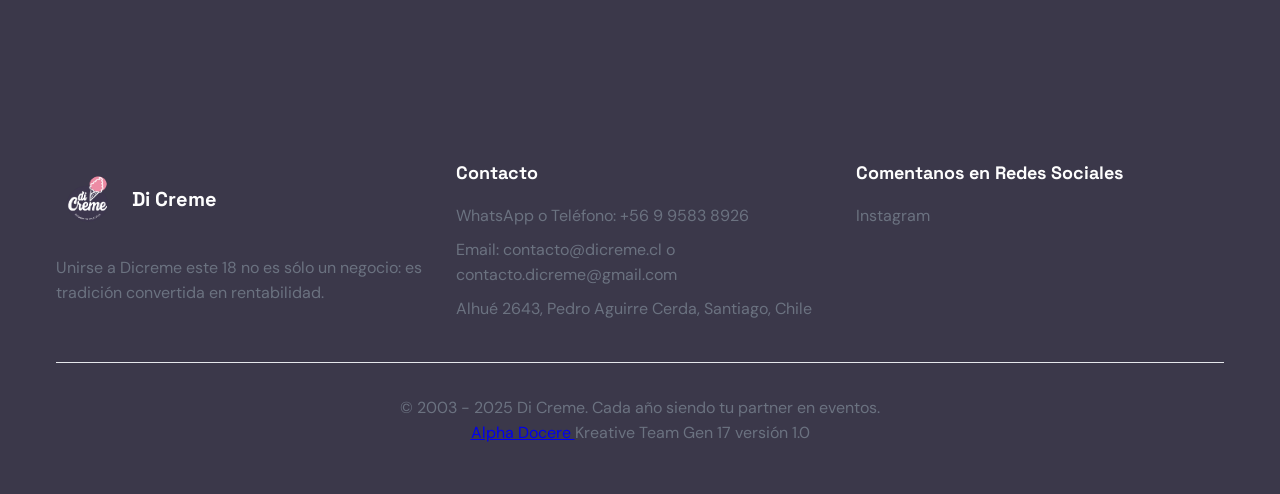
==== commit f9cda79c: "se agrego la tilde al lugar" ====
--- a/index.html
+++ b/index.html
@@ -368,7 +368,7 @@
                     <div class="footer-info">
                         <p>WhatsApp o Teléfono: +56 9 9583 8926</p>
                         <p>Email: contacto@dicreme.cl o contacto.dicreme@gmail.com</p>
-                        <p>Alhue 2643, Pedro Aguirre Cerda, Santiago, Chile</p>
+                        <p>Alhué 2643, Pedro Aguirre Cerda, Santiago, Chile</p>
                     </div>
                 </div>
                 <div class="footer-social">
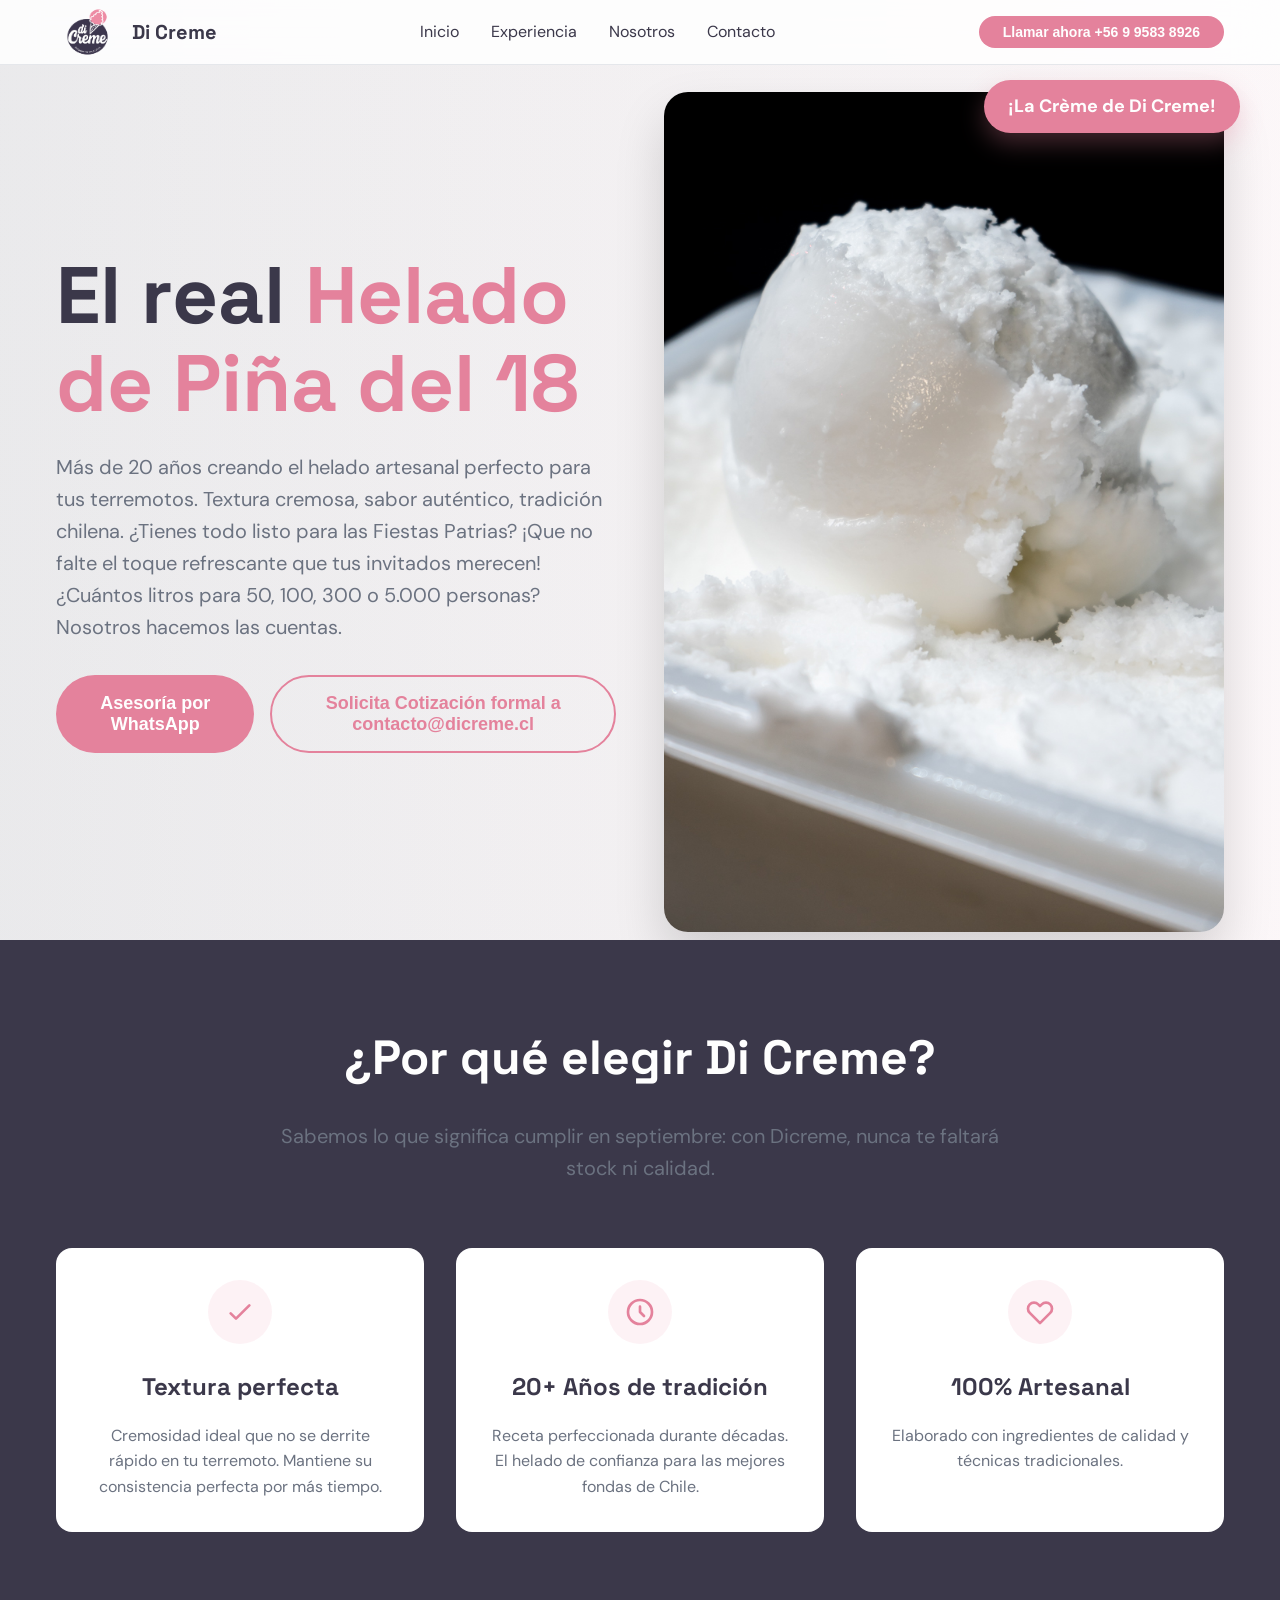
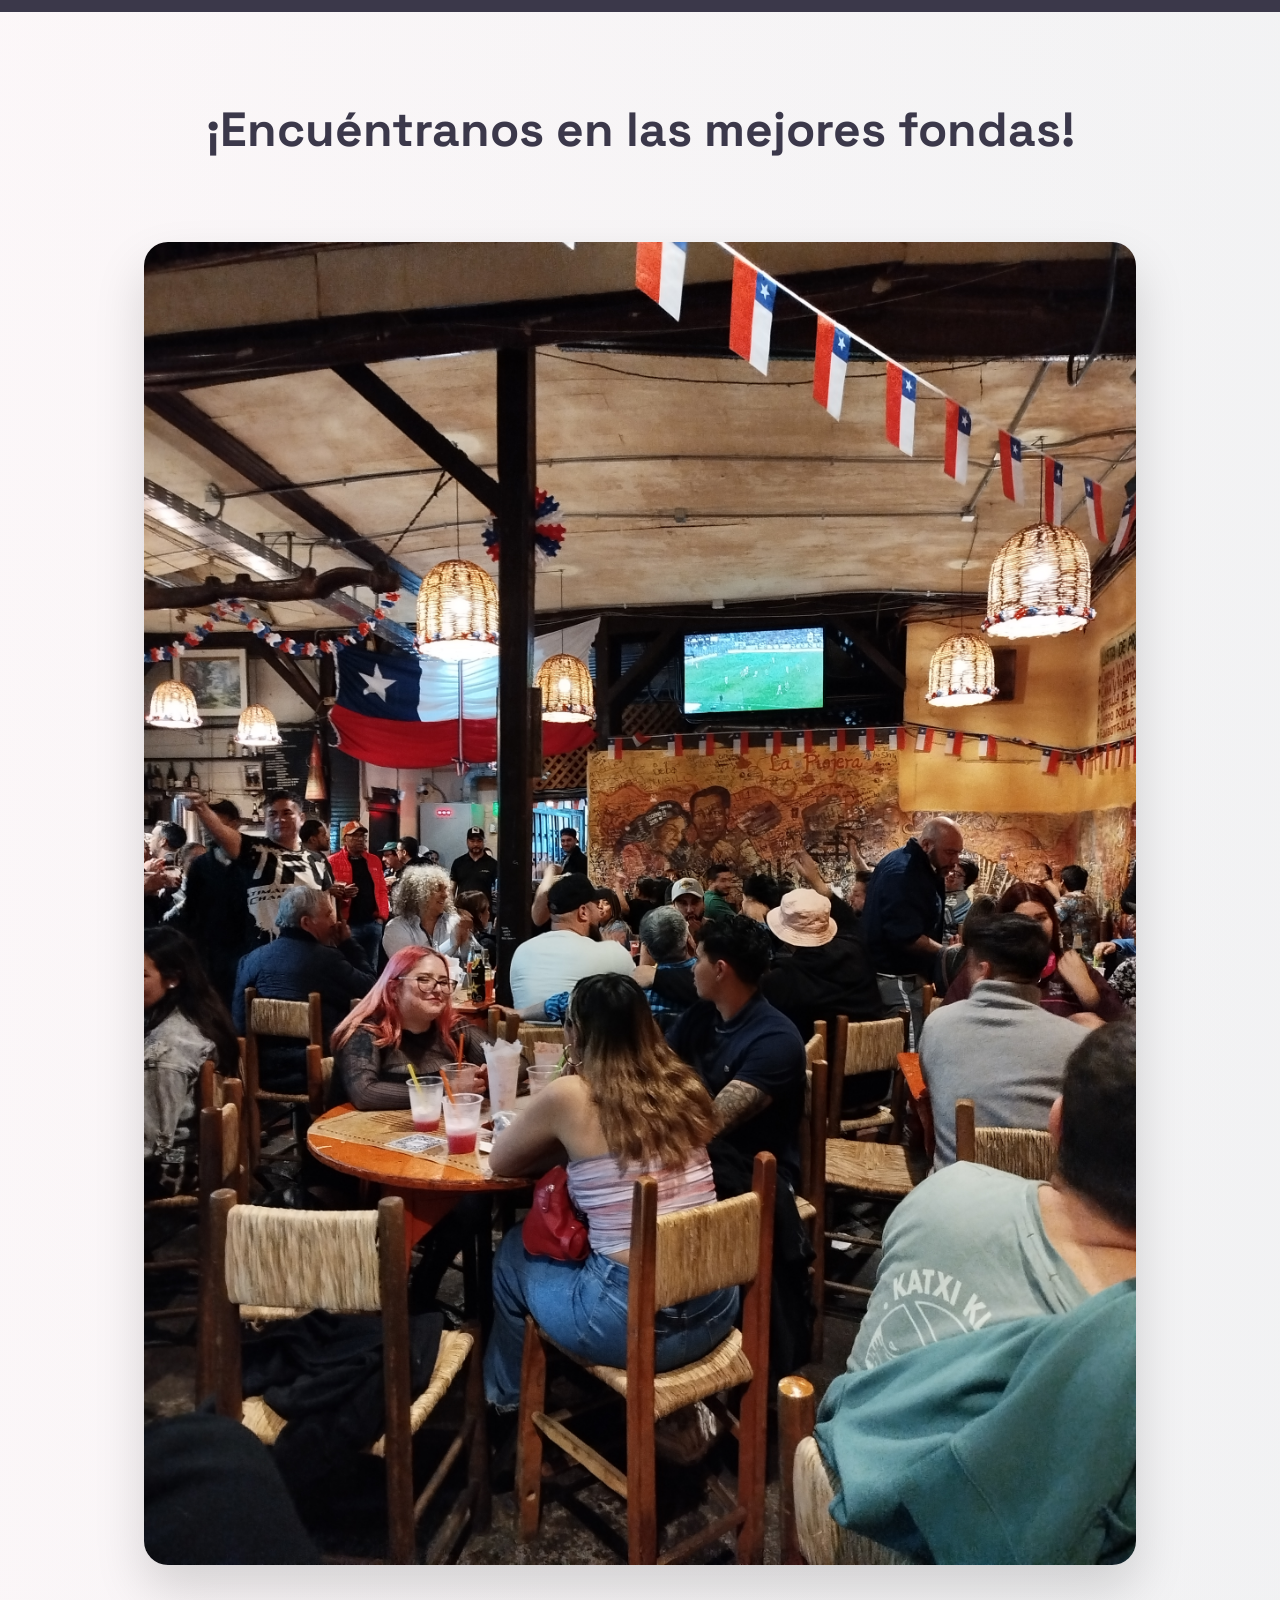
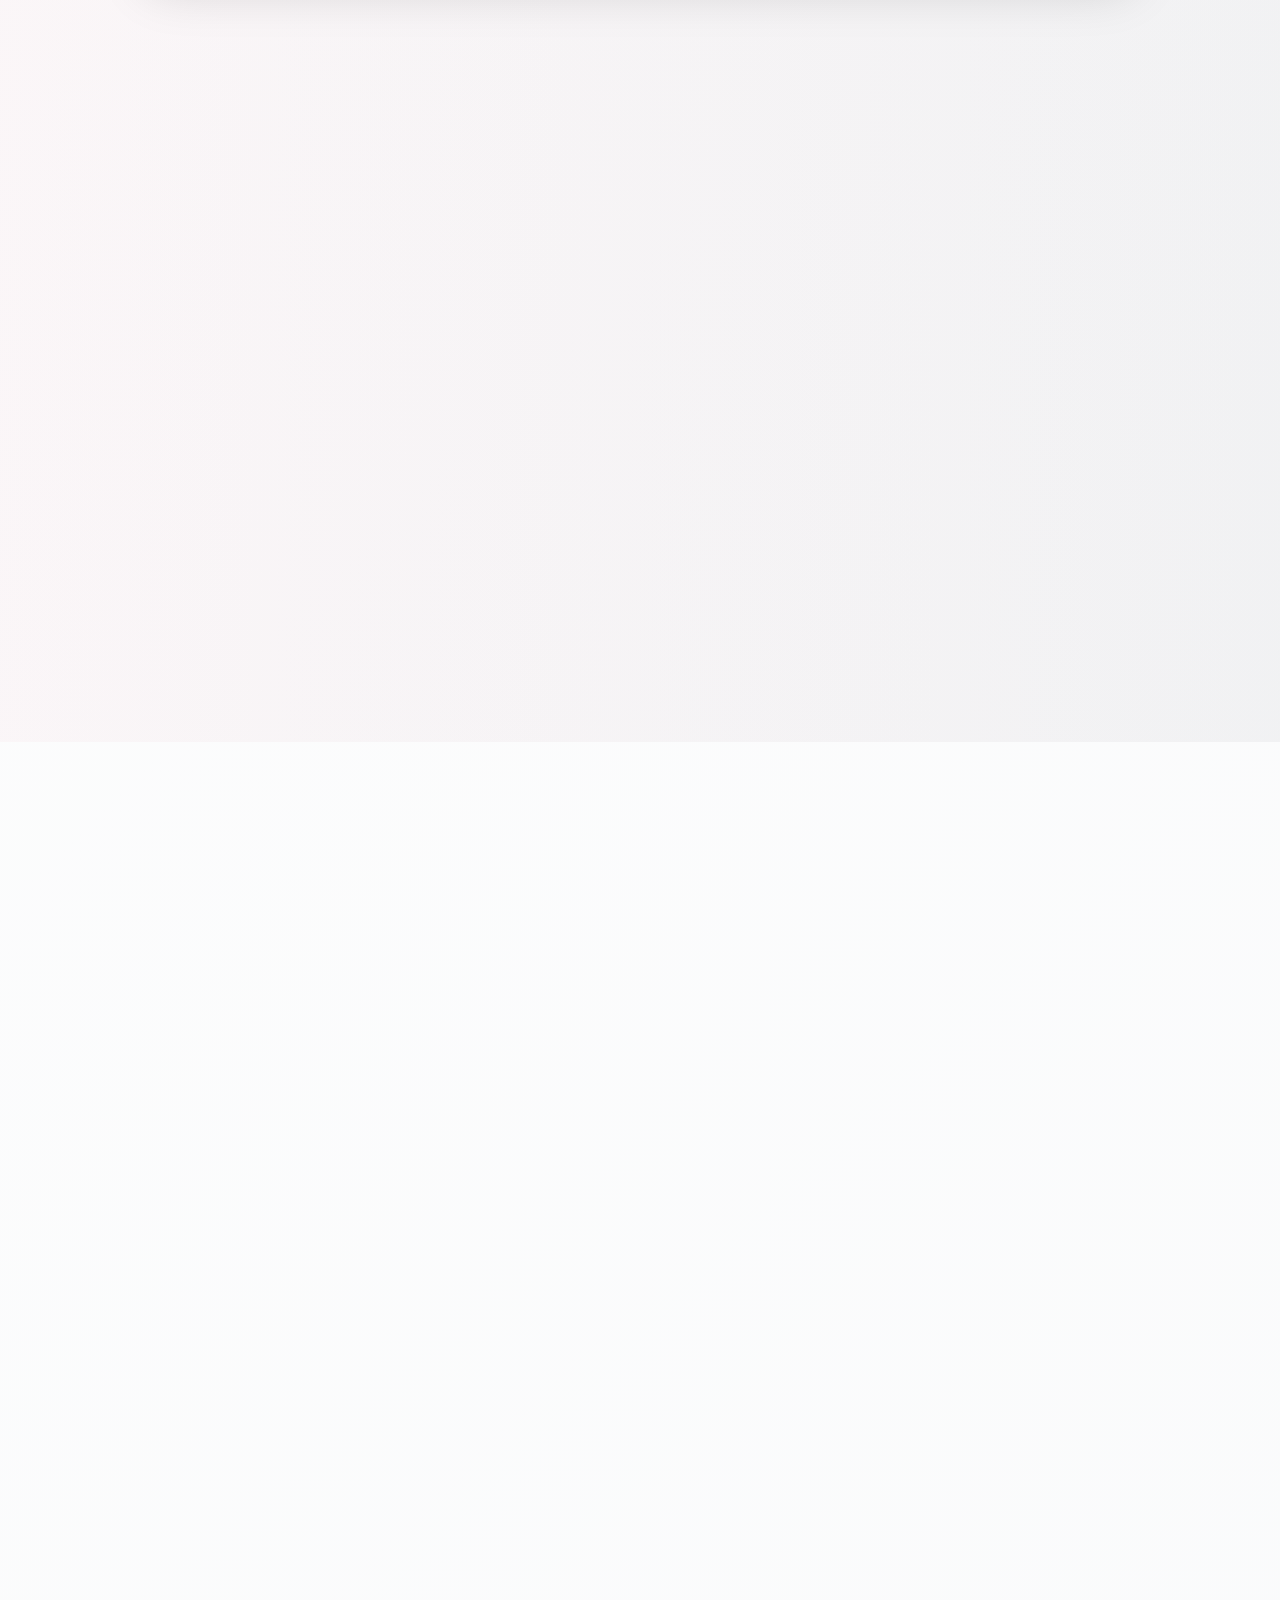
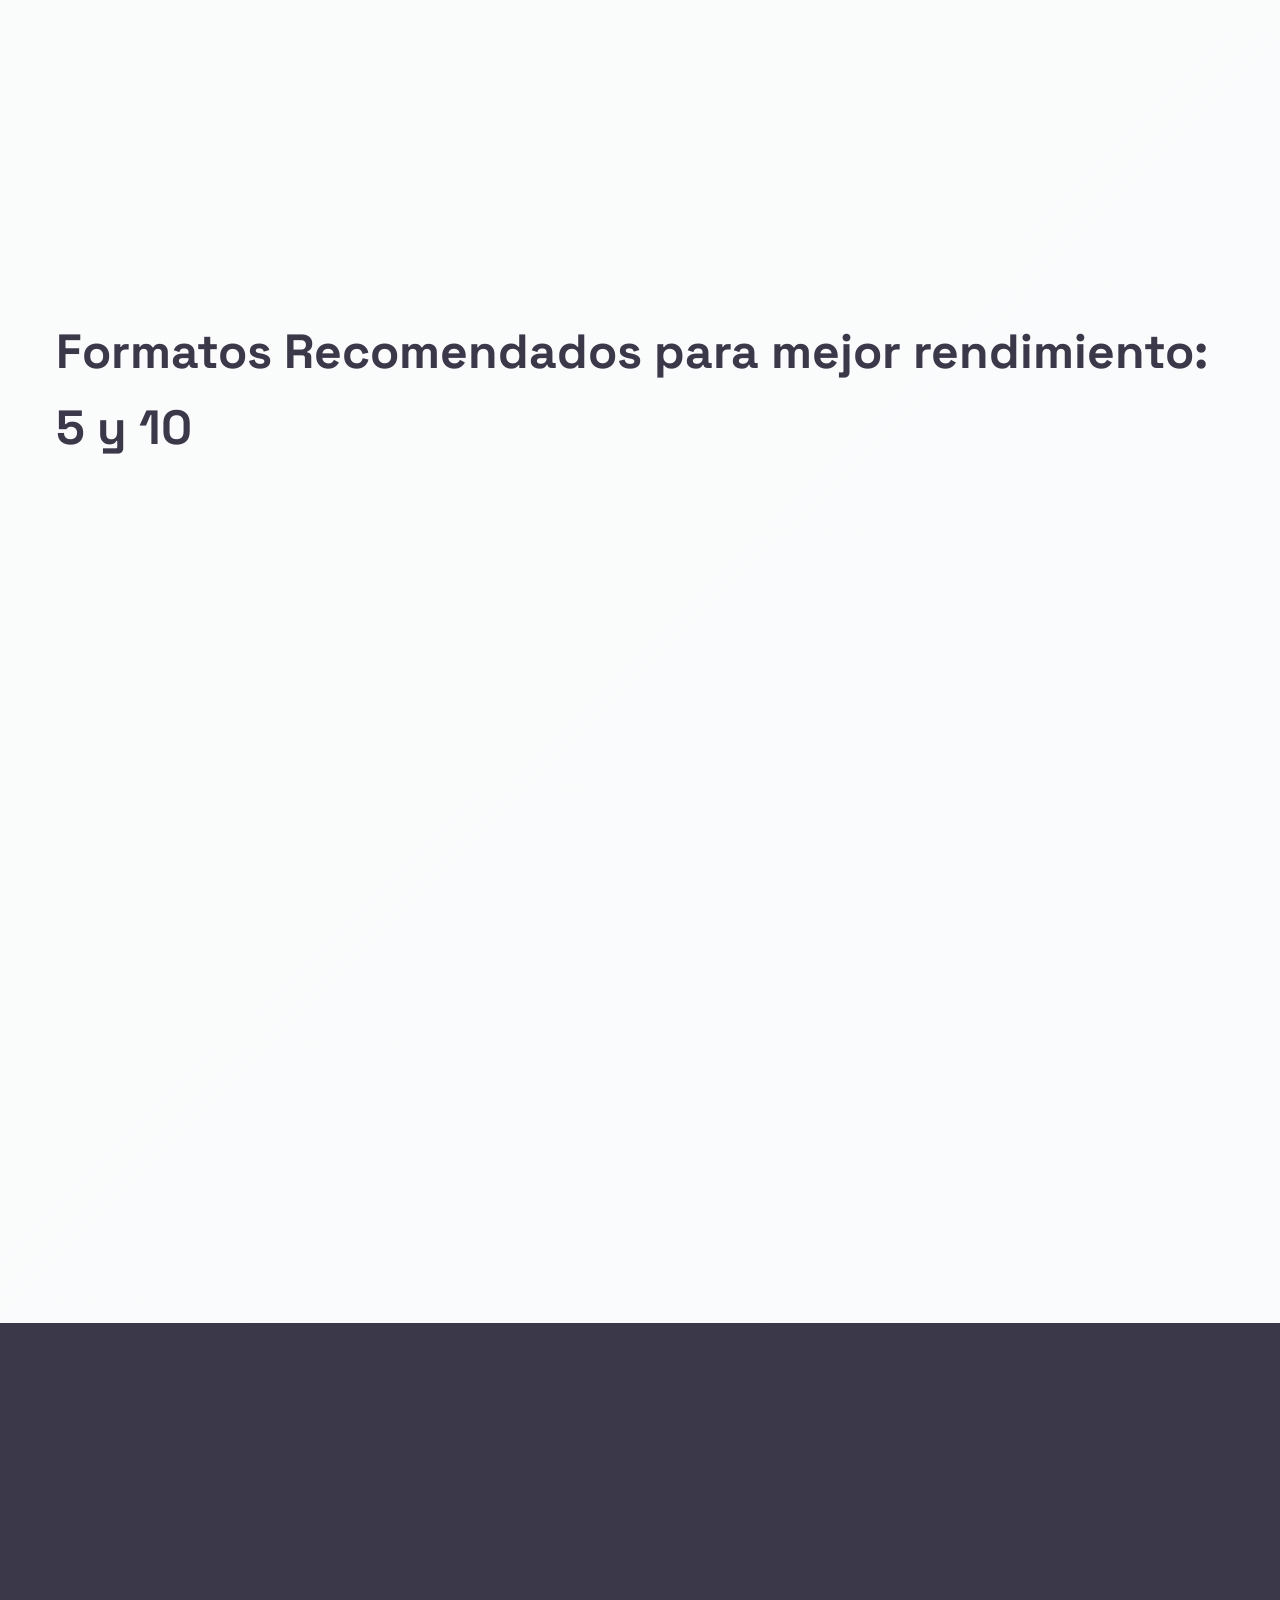
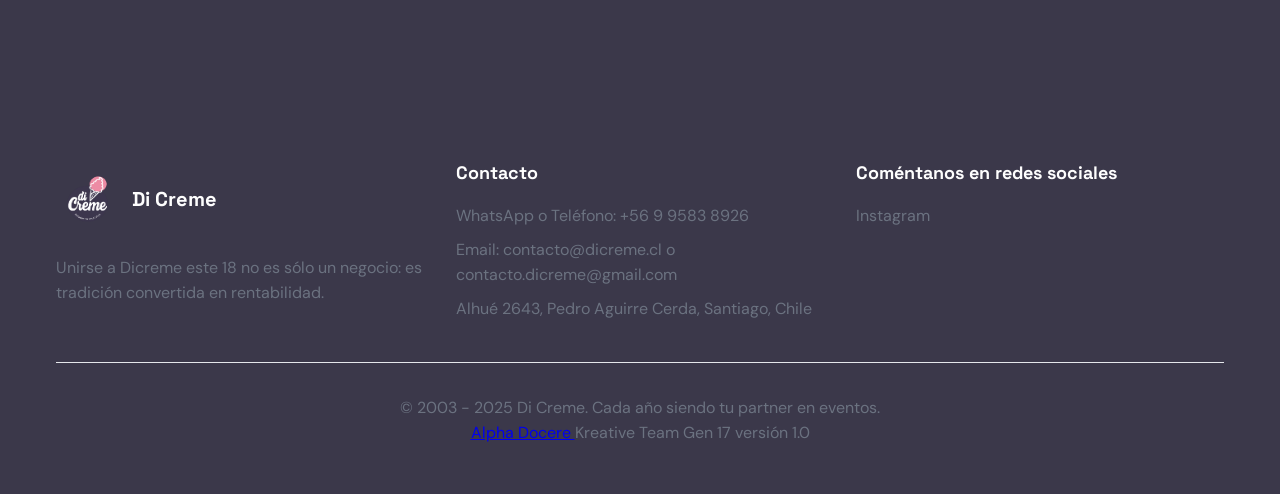
==== commit bf775f06: "se solucionó la tarea 33" ====
--- a/index.html
+++ b/index.html
@@ -283,7 +283,7 @@
                         </p>
                         <p>
                             Confían en nosotros las mejores fondas de Chile. Ahora puedes tener esa misma calidad en tu
-                            fonda, evento o restaurant típico chileno. Visita la Fábrica en Alhue 2643, Pedro Aguirre
+                            fonda, evento o restaurant típico chileno. Visita la Fábrica en Alhué 2643, Pedro Aguirre
                             Cerda, Santiago.
                         </p>
                     </div>
@@ -372,7 +372,7 @@
                     </div>
                 </div>
                 <div class="footer-social">
-                    <h3 class="footer-title">Comentanos en Redes Sociales</h3>
+                    <h3 class="footer-title">Coméntanos en redes sociales</h3>
                     <div class="social-links">
                         <a href="https://www.instagram.com/dicreme.cl" class="social-link">Instagram</a>
                         <!-- <a href="#" class="social-link">Facebook</a> -->
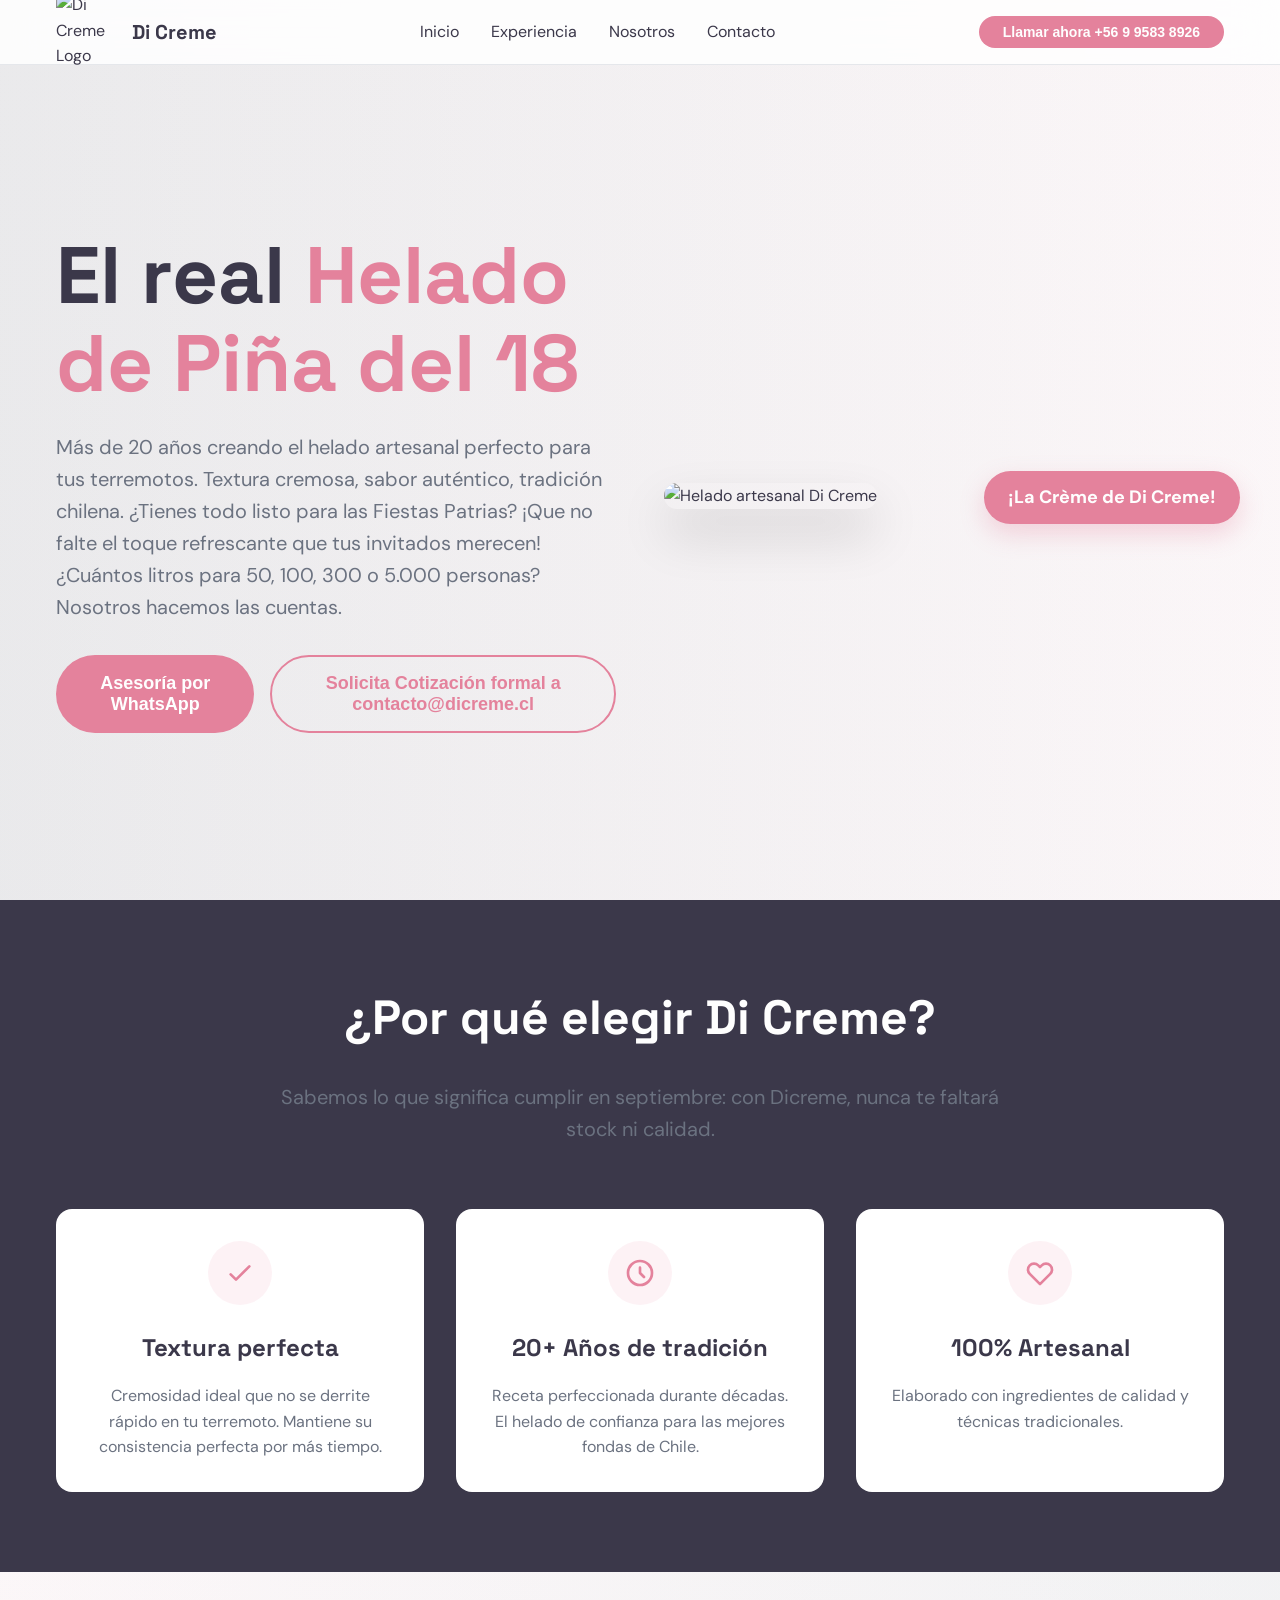
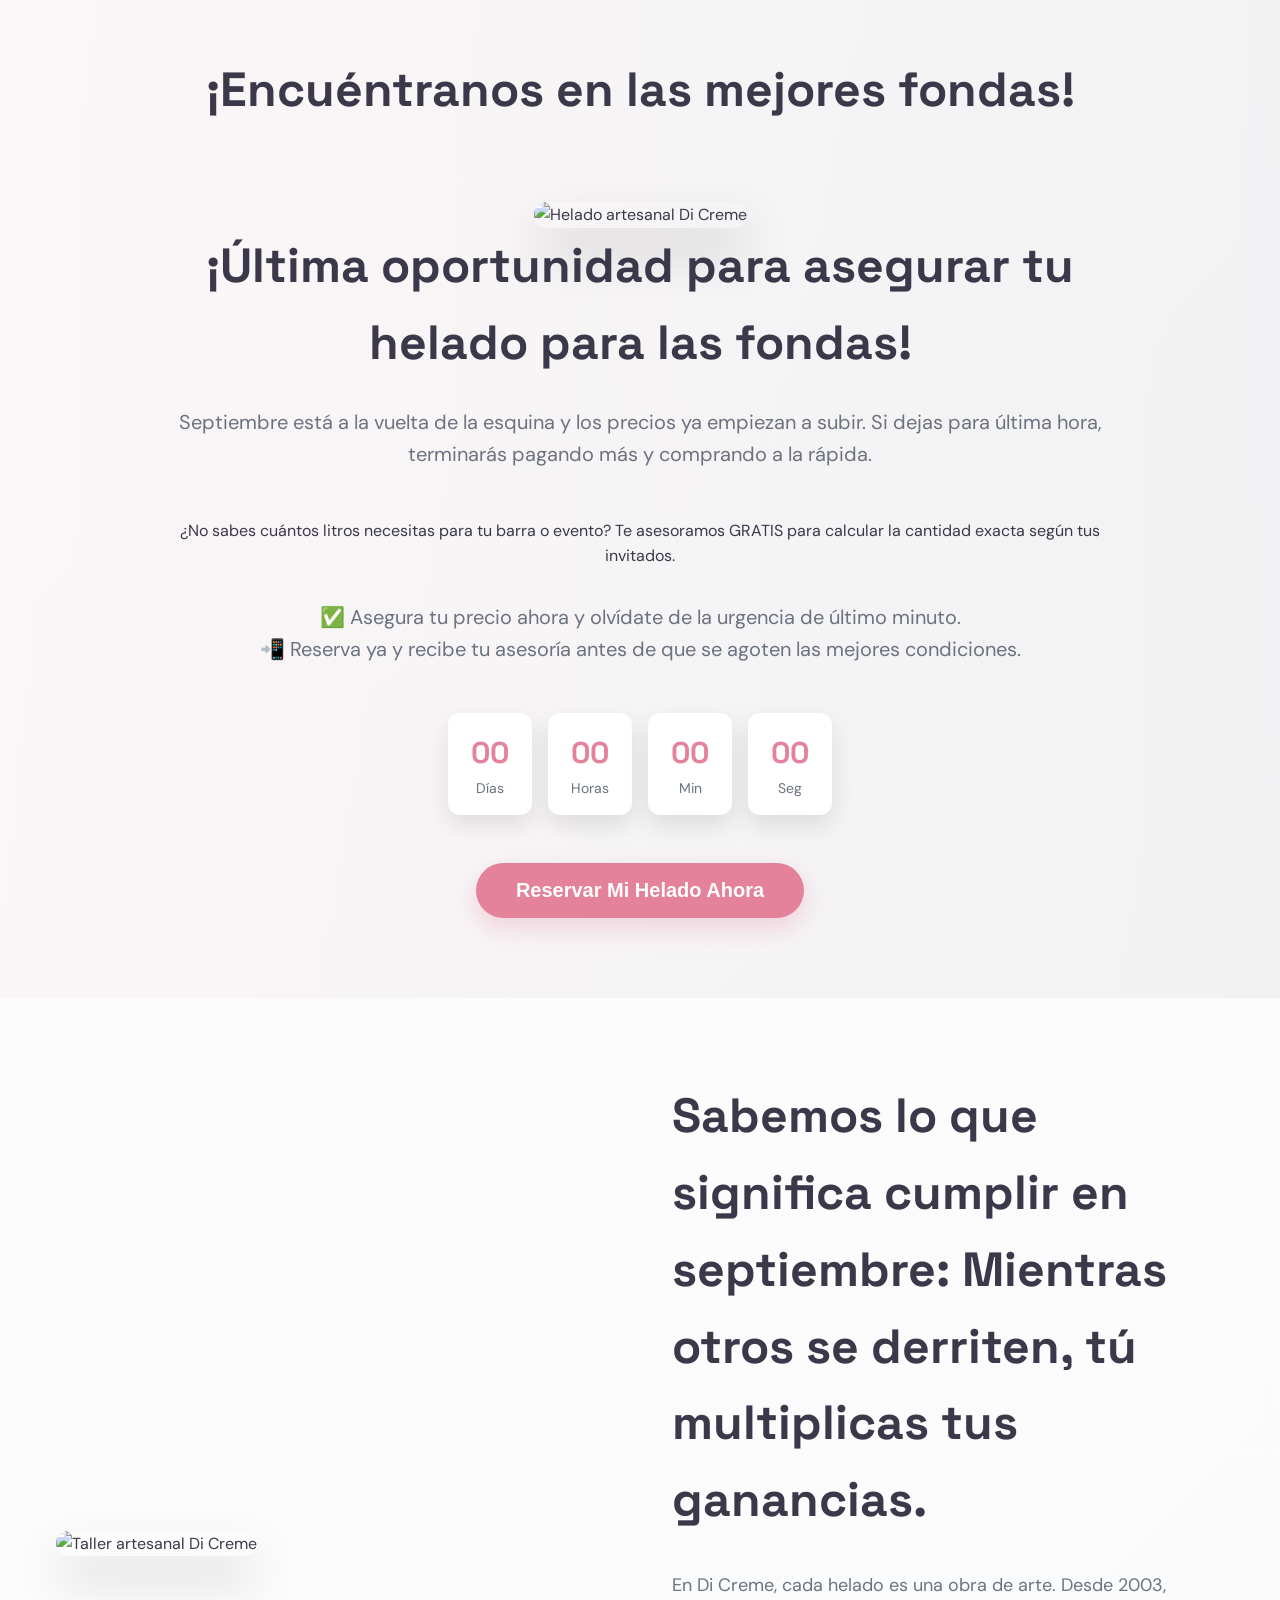
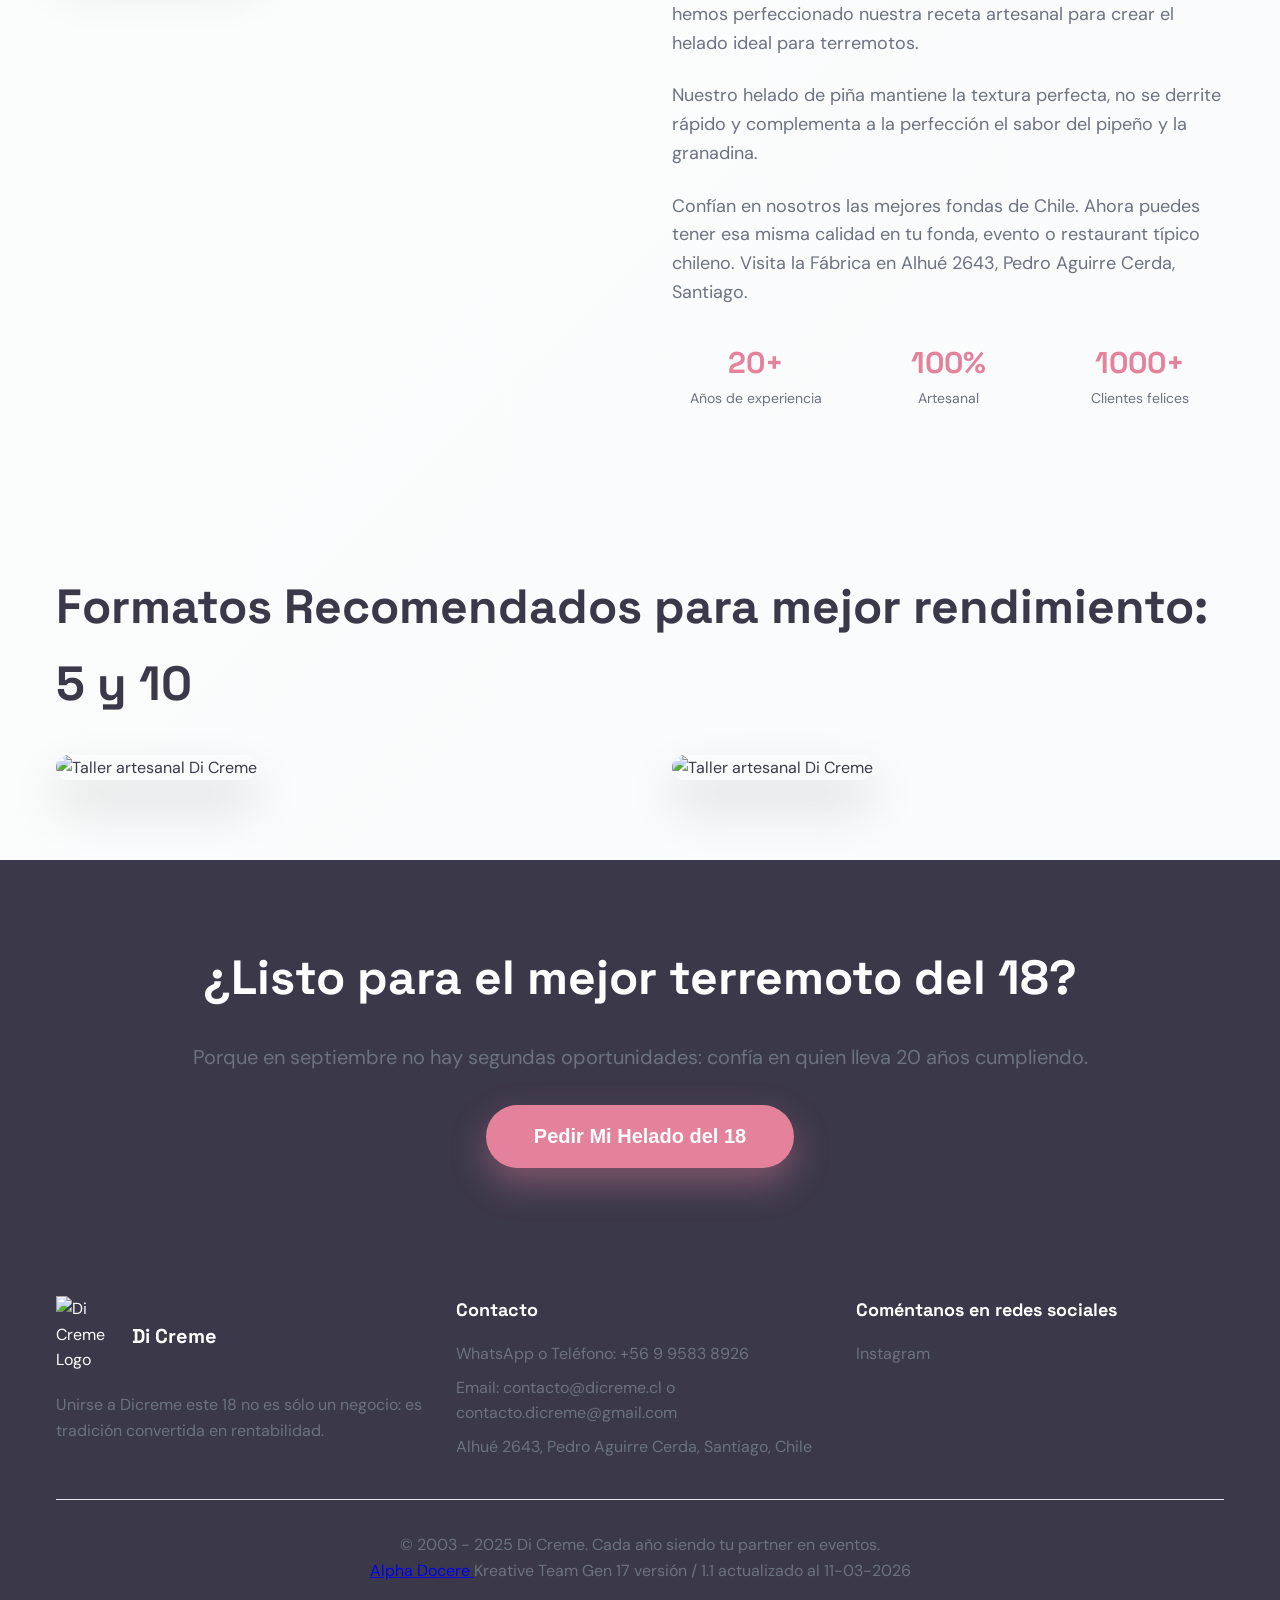
==== commit e84adba8: "version" ====
--- a/index.html
+++ b/index.html
@@ -382,8 +382,8 @@
             </div>
             <div class="footer-bottom">
                 <p>&copy; 2003 - 2025 Di Creme. Cada año siendo tu partner en eventos.</p>
-                <p><a href="https://www.alphadocere.cl" target="_blank"> Alpha Docere </a> Kreative Team Gen 17 versión
-                    1.0</p>
+                <p><a href="https://www.alphadocere.cl" target="_blank"> Alpha Docere </a> Kreative Team Gen 17 versión / 
+                    1.1 actualizado al 11-03-2026</p>
             </div>
         </div>
     </footer>
